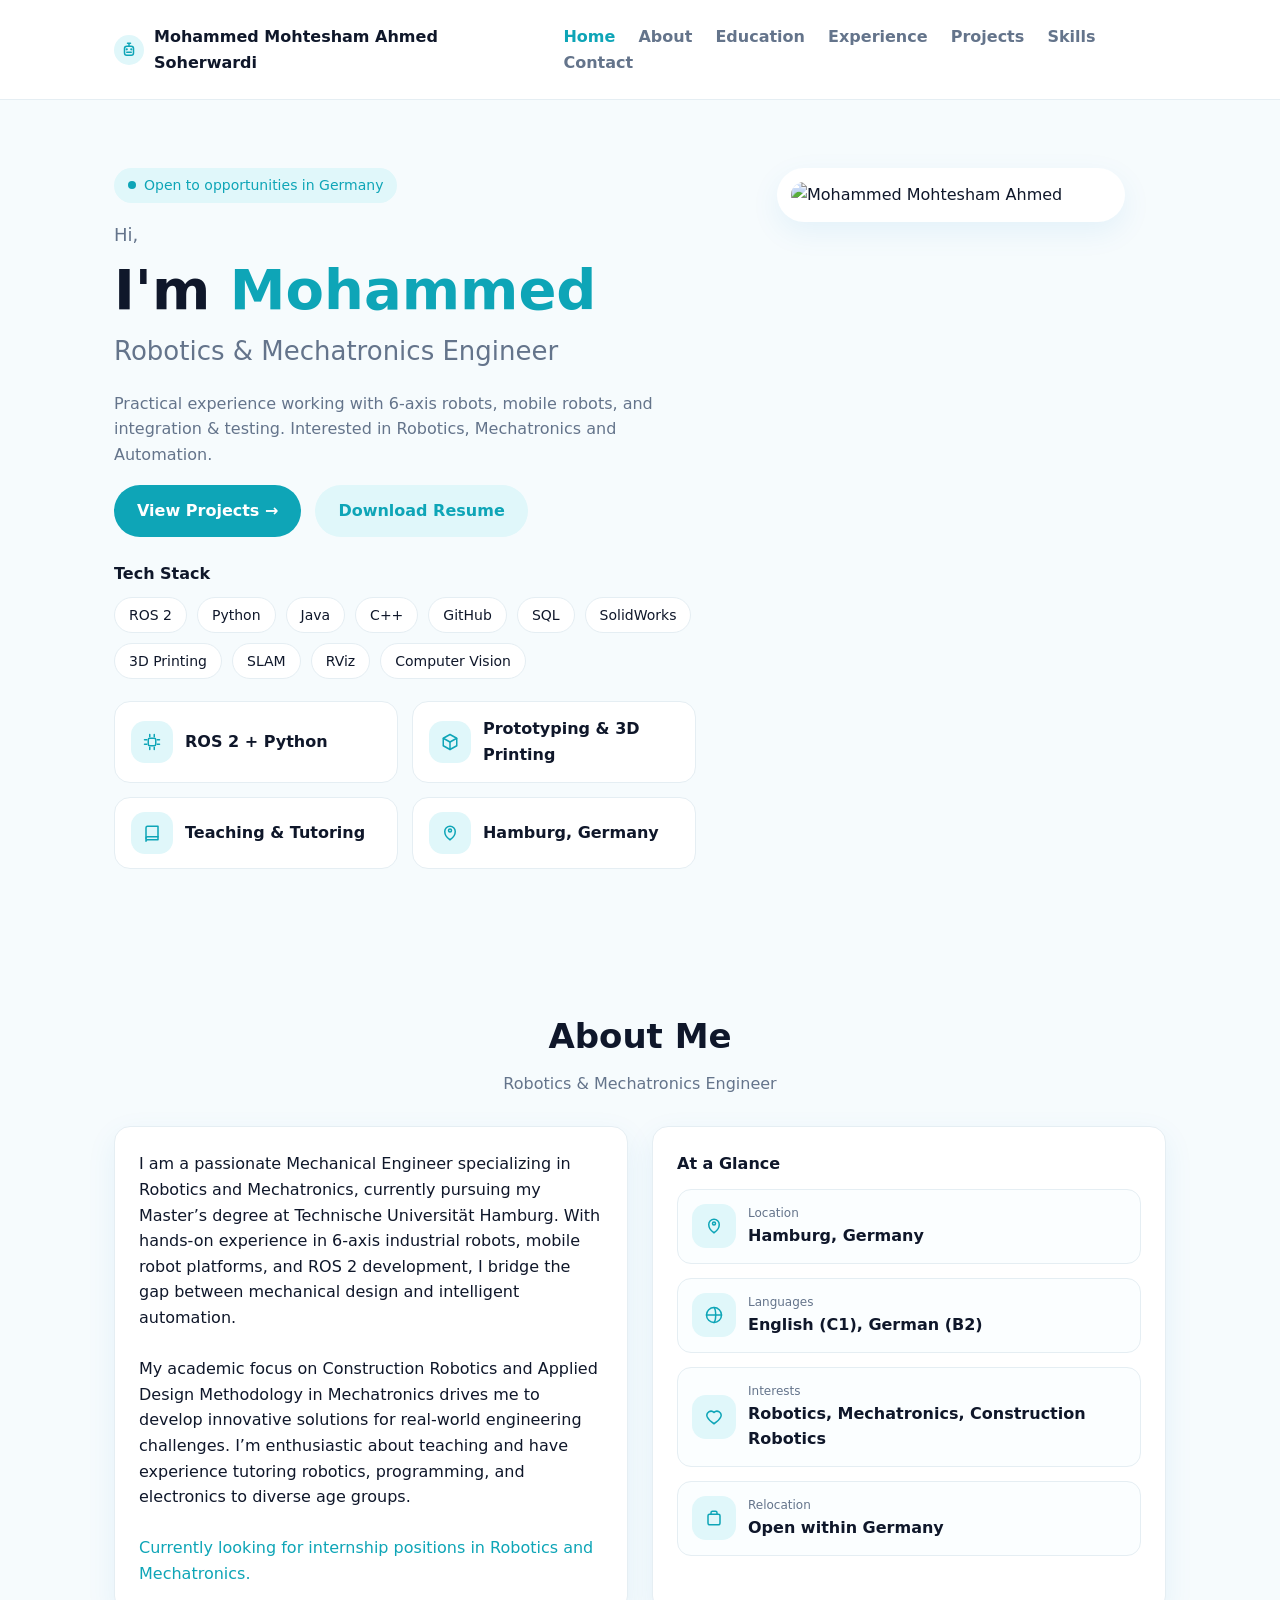
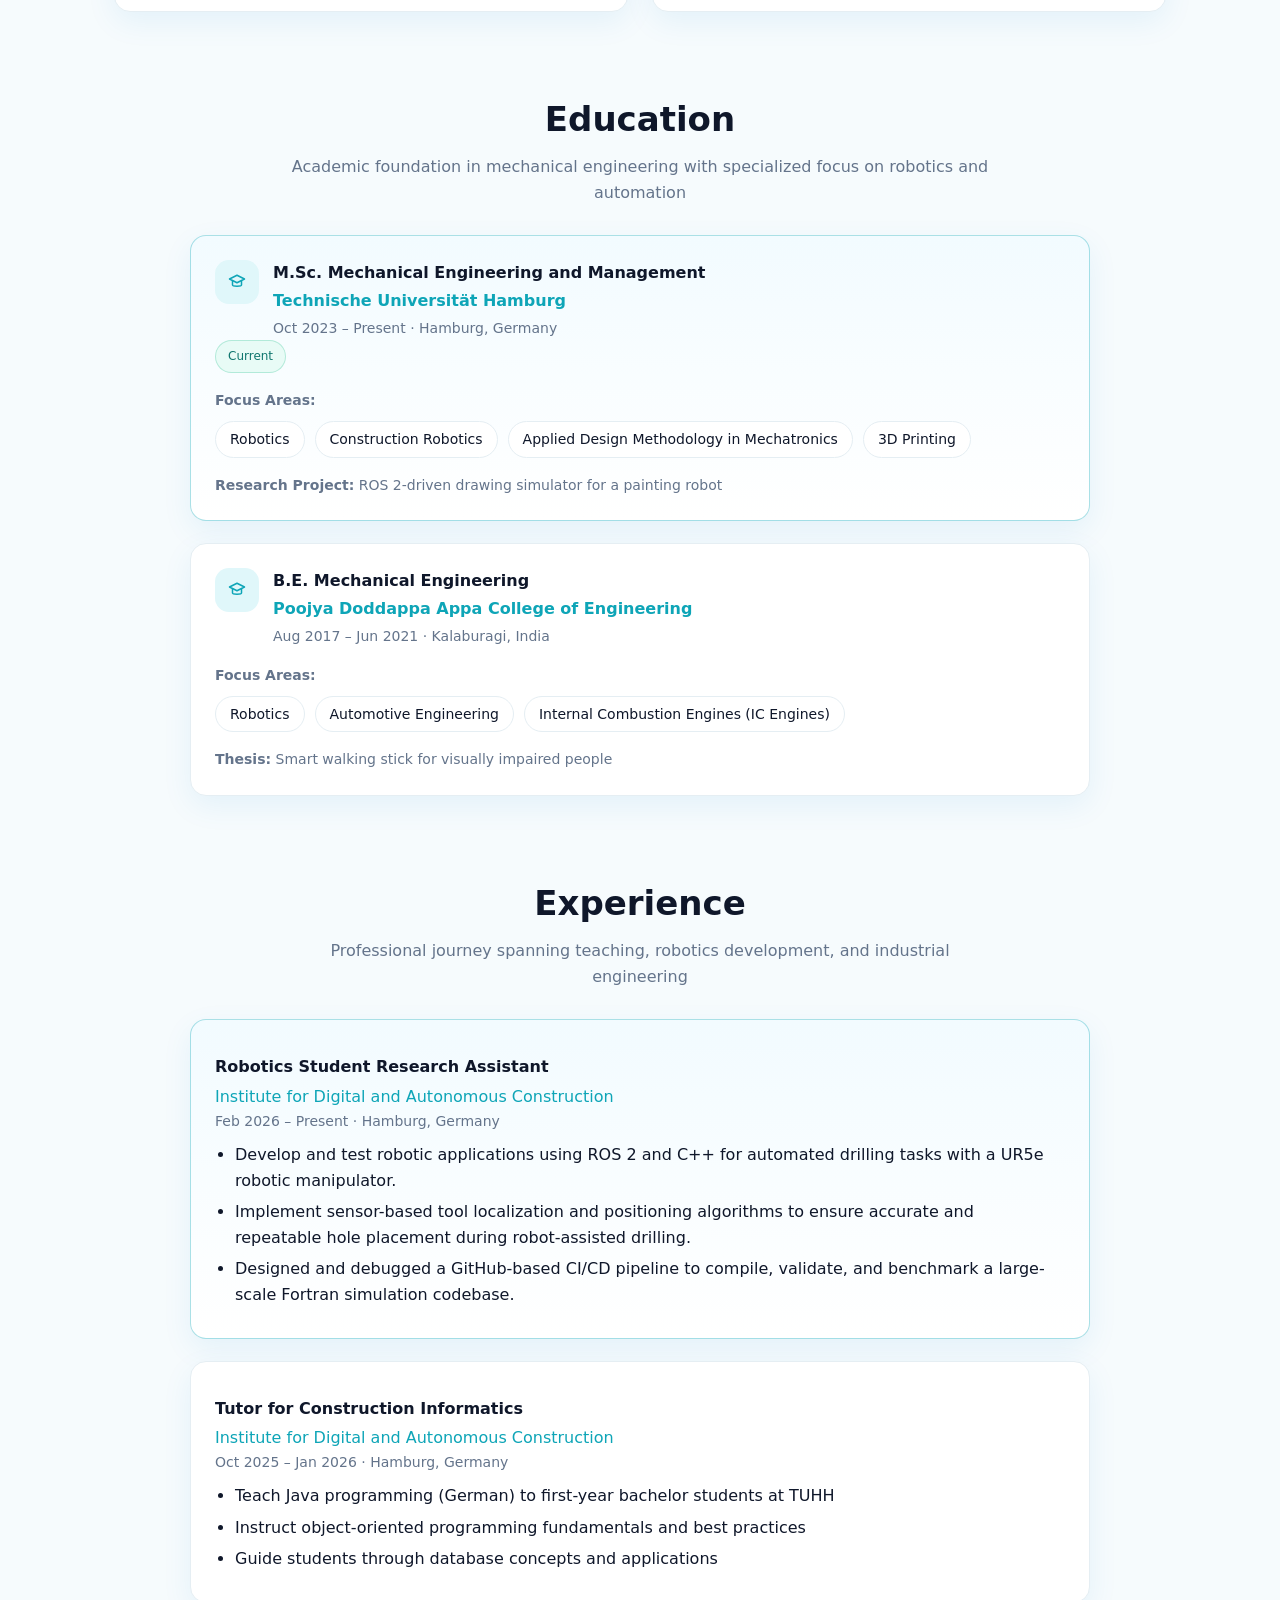
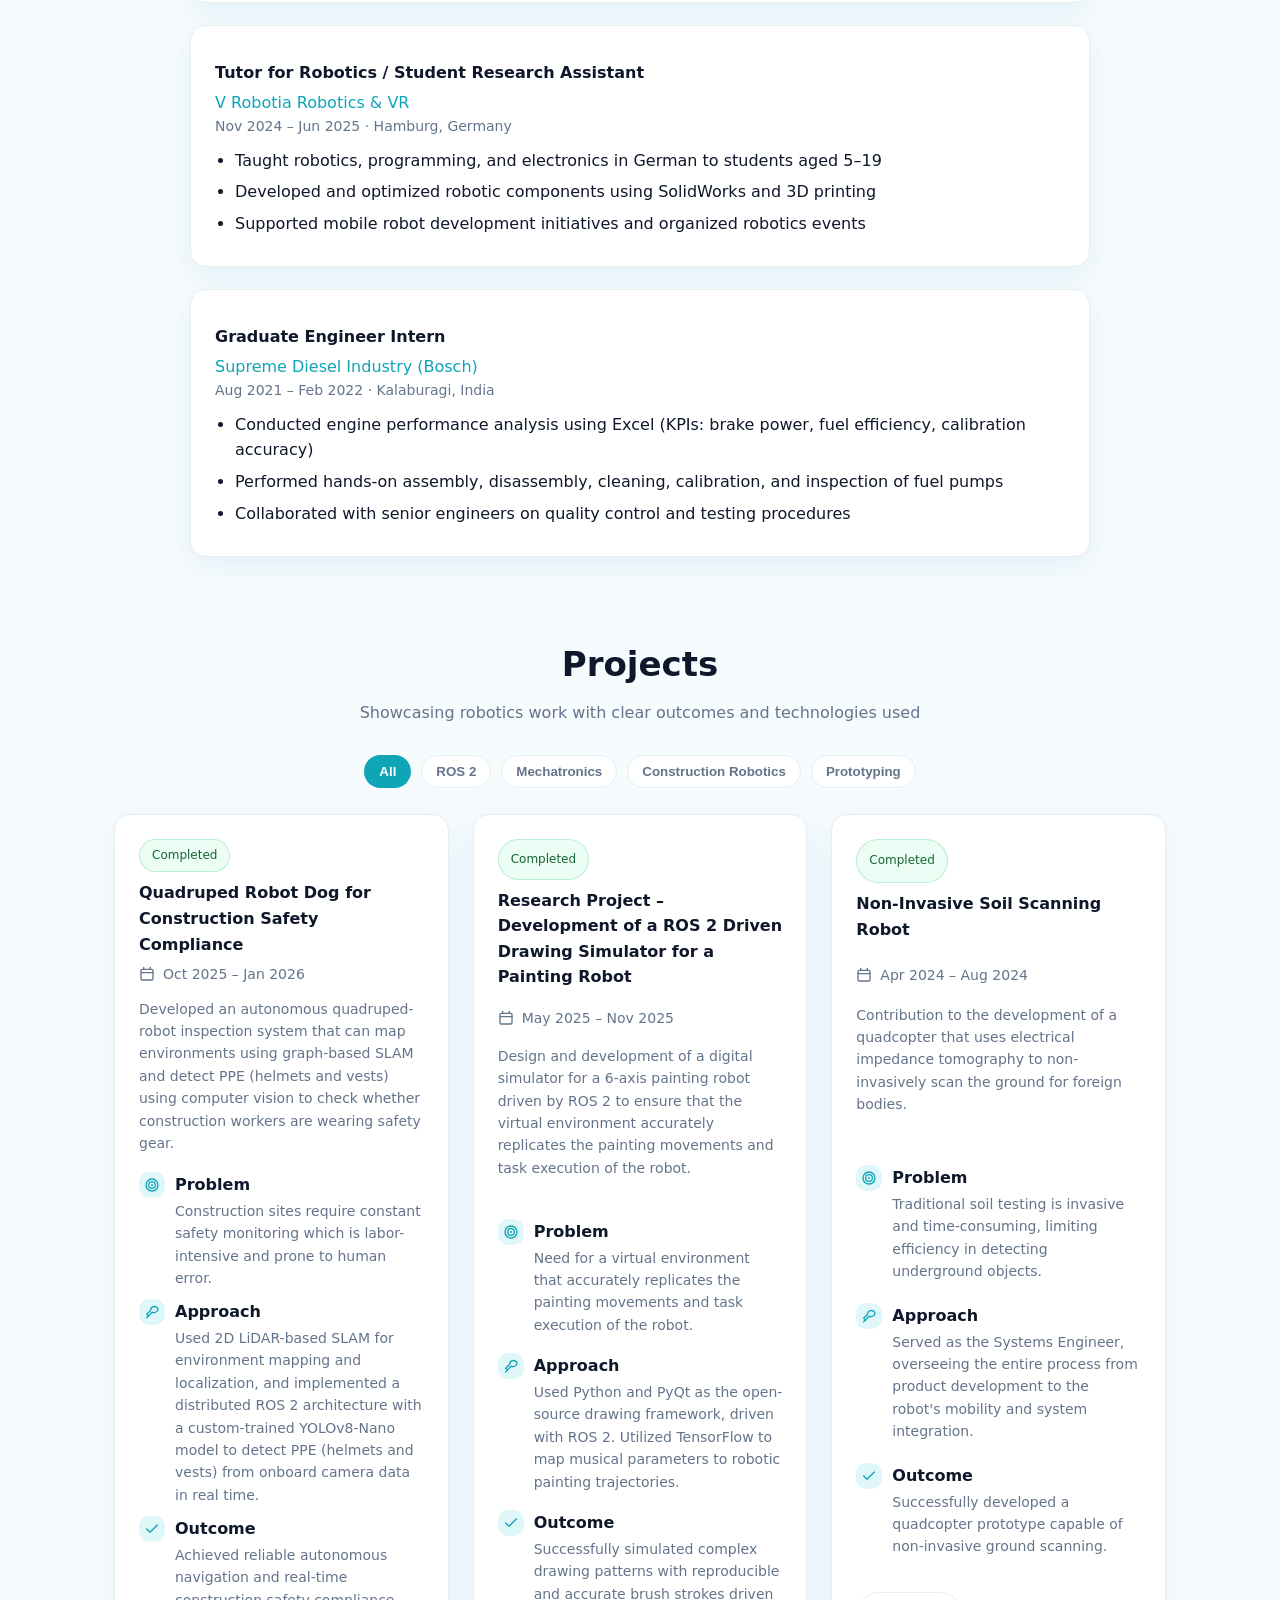
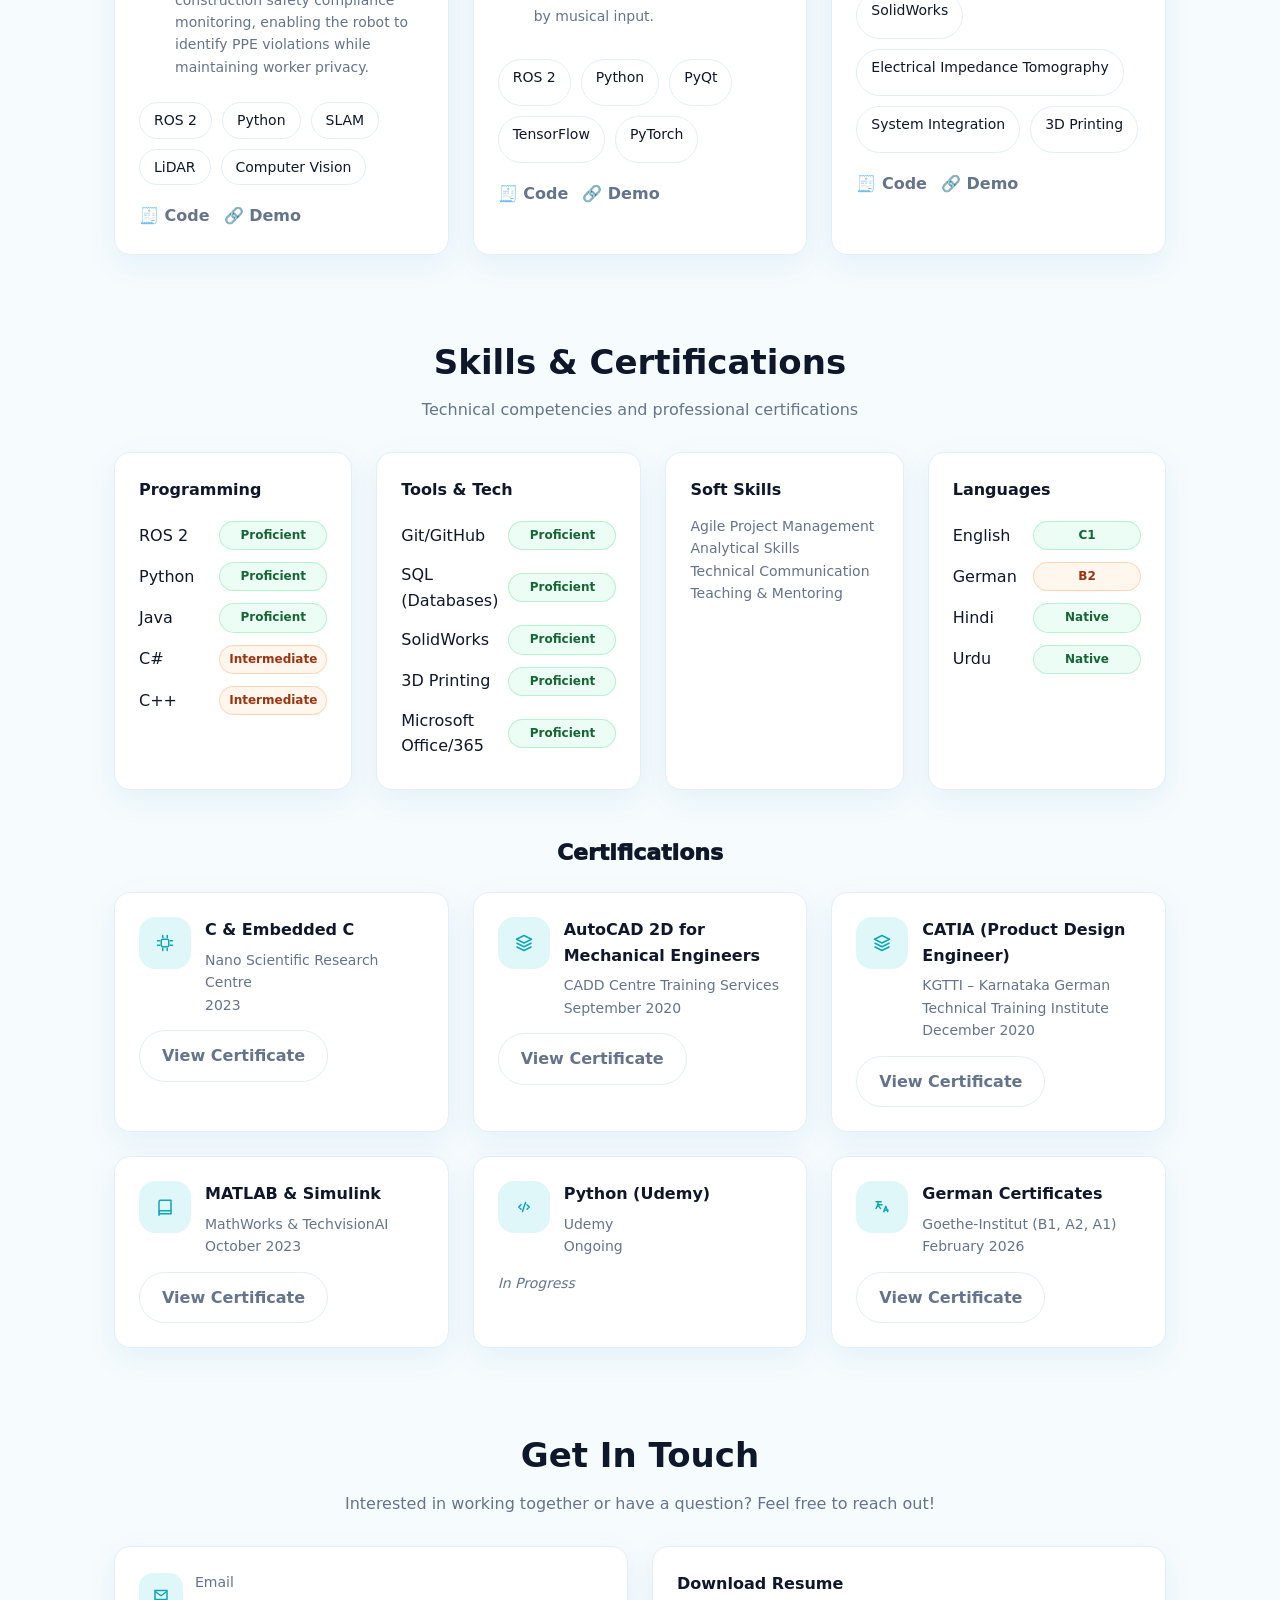
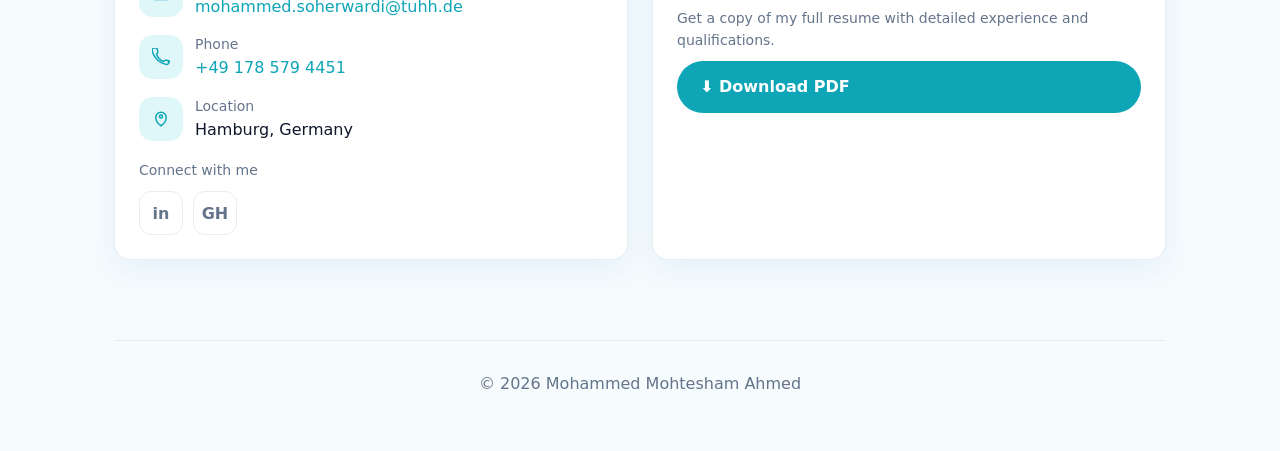
==== index.html @ 5c9a4e4c "Added project demo to gallery page" ====
<!DOCTYPE html>
<html lang="en">
  <head>
    <meta charset="UTF-8" />
    <meta name="viewport" content="width=device-width, initial-scale=1.0" />
    <title>Mohammed Mohtesham Ahmed — Portfolio</title>
    <link rel="stylesheet" href="style.css" />
  </head>

  <body>
    <!-- TOP NAV -->
    <header class="topbar">
      <div class="container nav">
        <div class="brand">
          <span class="brand-badge" aria-hidden="true">
            <!-- simple robot icon -->
            <svg width="18" height="18" viewBox="0 0 24 24" fill="none">
              <path
                d="M10 3h4M12 3v3"
                stroke="currentColor"
                stroke-width="2"
                stroke-linecap="round"
              />
              <rect
                x="6"
                y="7"
                width="12"
                height="12"
                rx="3"
                stroke="currentColor"
                stroke-width="2"
              />
              <path
                d="M9 11h.01M15 11h.01"
                stroke="currentColor"
                stroke-width="3"
                stroke-linecap="round"
              />
              <path
                d="M9 15h6"
                stroke="currentColor"
                stroke-width="2"
                stroke-linecap="round"
              />
            </svg>
          </span>
          <span>Mohammed Mohtesham Ahmed Soherwardi</span>
        </div>

        <nav class="navlinks" aria-label="Primary">
          <a href="#home" class="active">Home</a>
          <a href="#about">About</a>
          <a href="#education">Education</a>
          <a href="#experience">Experience</a>
          <a href="#projects">Projects</a>
          <a href="#skills">Skills</a>
          <a href="#contact">Contact</a>
        </nav>
      </div>
    </header>

    <main class="container">
      <!-- HERO -->
      <section id="home" class="hero">
        <div class="hero-left reveal">
          <div class="pill">
            <span class="dot" aria-hidden="true"></span>
            <span>Open to opportunities in Germany</span>
          </div>

          <div class="kicker">Hi,</div>
          <h1>I'm <span class="accent">Mohammed</span></h1>
          <div class="subtitle">Robotics &amp; Mechatronics Engineer</div>

          <p class="lead">
            Practical experience working with 6-axis robots, mobile robots, and
            integration &amp; testing. Interested in Robotics, Mechatronics and 
            Automation.
          </p>

          <div class="hero-actions">
            <a class="btn btn-primary" href="#projects">View Projects →</a>
            <a
              class="btn btn-soft"
              href="assets/resume.pdf"
              target="_blank"
              rel="noreferrer"
              >Download Resume</a
            >
          </div>

          <div class="stack">
            <div class="stack-title">Tech Stack</div>
            <div class="chips">
              <span class="chip">ROS 2</span>
              <span class="chip">Python</span>
              <span class="chip">Java</span>
              <span class="chip">C++</span>
              <span class="chip">GitHub</span>
              <span class="chip">SQL</span>
              <span class="chip">SolidWorks</span>
              <span class="chip">3D Printing</span>
              <span class="chip">SLAM</span>
              <span class="chip">RViz</span>
              <span class="chip">Computer Vision</span>
            </div>
          </div>

          <!-- Quick cards with icons -->
          <div class="quick-cards">
            <div class="qcard">
              <span class="qicon" aria-hidden="true">
                <!-- chip icon -->
                <svg width="18" height="18" viewBox="0 0 24 24" fill="none">
                  <path
                    d="M9 2v3M15 2v3M9 19v3M15 19v3M2 9h3M2 15h3M19 9h3M19 15h3"
                    stroke="currentColor"
                    stroke-width="2"
                    stroke-linecap="round"
                  />
                  <rect
                    x="7"
                    y="7"
                    width="10"
                    height="10"
                    rx="2"
                    stroke="currentColor"
                    stroke-width="2"
                  />
                </svg>
              </span>
              <span>ROS 2 + Python</span>
            </div>

            <div class="qcard">
              <span class="qicon" aria-hidden="true">
                <!-- cube icon -->
                <svg width="18" height="18" viewBox="0 0 24 24" fill="none">
                  <path
                    d="M12 2 3 7l9 5 9-5-9-5Z"
                    stroke="currentColor"
                    stroke-width="2"
                    stroke-linejoin="round"
                  />
                  <path
                    d="M3 7v10l9 5 9-5V7"
                    stroke="currentColor"
                    stroke-width="2"
                    stroke-linejoin="round"
                  />
                  <path
                    d="M12 12v10"
                    stroke="currentColor"
                    stroke-width="2"
                    stroke-linecap="round"
                  />
                </svg>
              </span>
              <span>Prototyping &amp; 3D Printing</span>
            </div>

            <div class="qcard">
              <span class="qicon" aria-hidden="true">
                <!-- book icon -->
                <svg width="18" height="18" viewBox="0 0 24 24" fill="none">
                  <path
                    d="M4 19a2 2 0 0 1 2-2h14"
                    stroke="currentColor"
                    stroke-width="2"
                    stroke-linecap="round"
                  />
                  <path
                    d="M6 3h14v18H6a2 2 0 0 0-2 2V5a2 2 0 0 1 2-2Z"
                    stroke="currentColor"
                    stroke-width="2"
                    stroke-linejoin="round"
                  />
                </svg>
              </span>
              <span>Teaching &amp; Tutoring</span>
            </div>

            <div class="qcard">
              <span class="qicon" aria-hidden="true">
                <!-- pin icon -->
                <svg width="18" height="18" viewBox="0 0 24 24" fill="none">
                  <path
                    d="M12 21s7-4.5 7-11a7 7 0 1 0-14 0c0 6.5 7 11 7 11Z"
                    stroke="currentColor"
                    stroke-width="2"
                  />
                  <path
                    d="M12 10.5a2 2 0 1 0 0-4 2 2 0 0 0 0 4Z"
                    stroke="currentColor"
                    stroke-width="2"
                  />
                </svg>
              </span>
              <span>Hamburg, Germany</span>
            </div>
          </div>
        </div>

        <div class="hero-right reveal">
          <div class="photo-frame">
            <img
              src="assets/profile.jpg"
              alt="Mohammed Mohtesham Ahmed"
              loading="lazy"
            />
          </div>
        </div>
      </section>

      <!-- ABOUT -->
      <section id="about" class="section">
        <div class="section-head center reveal">
          <h3>About Me</h3>
          <p>Robotics &amp; Mechatronics Engineer</p>
        </div>

        <div class="grid-2">
          <div class="card reveal">
            <p>
              I am a passionate Mechanical Engineer specializing in Robotics and
              Mechatronics, currently pursuing my Master’s degree at Technische
              Universität Hamburg. With hands-on experience in 6-axis industrial
              robots, mobile robot platforms, and ROS 2 development, I bridge
              the gap between mechanical design and intelligent automation.
            </p>
            <br />
            <p>
              My academic focus on Construction Robotics and Applied Design
              Methodology in Mechatronics drives me to develop innovative
              solutions for real-world engineering challenges. I’m enthusiastic
              about teaching and have experience tutoring robotics, programming,
              and electronics to diverse age groups.
            </p>
            <br />
            <p class="accent">
              Currently looking for internship positions in Robotics and
              Mechatronics.
            </p>
          </div>

          <div class="card reveal">
            <h4 class="card-title">At a Glance</h4>

            <div class="glance">
              <div class="glance-item">
                <div class="glance-icon" aria-hidden="true">
                  <!-- pin -->
                  <svg width="18" height="18" viewBox="0 0 24 24" fill="none">
                    <path
                      d="M12 21s7-4.5 7-11a7 7 0 1 0-14 0c0 6.5 7 11 7 11Z"
                      stroke="currentColor"
                      stroke-width="2"
                    />
                    <path
                      d="M12 10.5a2 2 0 1 0 0-4 2 2 0 0 0 0 4Z"
                      stroke="currentColor"
                      stroke-width="2"
                    />
                  </svg>
                </div>
                <div>
                  <div class="glance-label">Location</div>
                  <div class="glance-value">Hamburg, Germany</div>
                </div>
              </div>

              <div class="glance-item">
                <div class="glance-icon" aria-hidden="true">
                  <!-- globe -->
                  <svg width="18" height="18" viewBox="0 0 24 24" fill="none">
                    <path
                      d="M12 22a10 10 0 1 0 0-20 10 10 0 0 0 0 20Z"
                      stroke="currentColor"
                      stroke-width="2"
                    />
                    <path
                      d="M2 12h20"
                      stroke="currentColor"
                      stroke-width="2"
                      stroke-linecap="round"
                    />
                    <path
                      d="M12 2c3 3 3 17 0 20"
                      stroke="currentColor"
                      stroke-width="2"
                      stroke-linecap="round"
                    />
                  </svg>
                </div>
                <div>
                  <div class="glance-label">Languages</div>
                  <div class="glance-value">English (C1), German (B2)</div>
                </div>
              </div>

              <div class="glance-item">
                <div class="glance-icon" aria-hidden="true">
                  <!-- heart -->
                  <svg width="18" height="18" viewBox="0 0 24 24" fill="none">
                    <path
                      d="M12 21s-7-4.5-9-9a5.5 5.5 0 0 1 9-6 5.5 5.5 0 0 1 9 6c-2 4.5-9 9-9 9Z"
                      stroke="currentColor"
                      stroke-width="2"
                      stroke-linejoin="round"
                    />
                  </svg>
                </div>
                <div>
                  <div class="glance-label">Interests</div>
                  <div class="glance-value">
                    Robotics, Mechatronics, Construction Robotics
                  </div>
                </div>
              </div>

              <div class="glance-item">
                <div class="glance-icon" aria-hidden="true">
                  <!-- suitcase -->
                  <svg width="18" height="18" viewBox="0 0 24 24" fill="none">
                    <path
                      d="M8 7V5a2 2 0 0 1 2-2h4a2 2 0 0 1 2 2v2"
                      stroke="currentColor"
                      stroke-width="2"
                      stroke-linecap="round"
                    />
                    <rect
                      x="4"
                      y="7"
                      width="16"
                      height="14"
                      rx="2"
                      stroke="currentColor"
                      stroke-width="2"
                    />
                  </svg>
                </div>
                <div>
                  <div class="glance-label">Relocation</div>
                  <div class="glance-value">Open within Germany</div>
                </div>
              </div>
            </div>
          </div>
        </div>
      </section>

      <!-- EDUCATION -->
      <section id="education" class="section">
        <div class="section-head center reveal">
          <h3>Education</h3>
          <p>
            Academic foundation in mechanical engineering with specialized focus
            on robotics and automation
          </p>
        </div>

        <div class="edu-list">
          <div class="card edu-card highlight reveal">
            <div class="trow">
              <div class="edu-top">
                <div class="edu-badge" aria-hidden="true">
                  <!-- graduation cap -->
                  <svg width="18" height="18" viewBox="0 0 24 24" fill="none">
                    <path
                      d="M12 3 2 8l10 5 10-5-10-5Z"
                      stroke="currentColor"
                      stroke-width="2"
                      stroke-linejoin="round"
                    />
                    <path
                      d="M6 10v6c0 2 12 2 12 0v-6"
                      stroke="currentColor"
                      stroke-width="2"
                      stroke-linejoin="round"
                    />
                  </svg>
                </div>
                <div>
                  <h4>M.Sc. Mechanical Engineering and Management</h4>
                  <div class="edu-sub accent">
                    Technische Universität Hamburg
                  </div>
                  <div class="muted edu-meta">
                    Oct 2023 – Present · Hamburg, Germany
                  </div>
                </div>
              </div>
              <span class="tag tag-current">Current</span>
            </div>

            <div class="edu-block">
              <div class="muted"><b>Focus Areas:</b></div>
              <div class="chips" style="margin-top: 10px">
                <span class="chip">Robotics</span>
                <span class="chip">Construction Robotics</span>
                <span class="chip"
                  >Applied Design Methodology in Mechatronics</span
                >
                <span class="chip">3D Printing</span>
              </div>
            </div>

            <div class="edu-block muted">
              <b>Research Project:</b> ROS 2-driven drawing simulator for a
              painting robot
            </div>
          </div>

          <div class="card edu-card reveal">
            <div class="edu-top">
              <div class="edu-badge" aria-hidden="true">
                <svg width="18" height="18" viewBox="0 0 24 24" fill="none">
                  <path
                    d="M12 3 2 8l10 5 10-5-10-5Z"
                    stroke="currentColor"
                    stroke-width="2"
                    stroke-linejoin="round"
                  />
                  <path
                    d="M6 10v6c0 2 12 2 12 0v-6"
                    stroke="currentColor"
                    stroke-width="2"
                    stroke-linejoin="round"
                  />
                </svg>
              </div>
              <div>
                <h4>B.E. Mechanical Engineering</h4>
                <div class="edu-sub accent">
                  Poojya Doddappa Appa College of Engineering
                </div>
                <div class="muted edu-meta">
                  Aug 2017 – Jun 2021 · Kalaburagi, India
                </div>
              </div>
            </div>

            <div class="edu-block">
              <div class="muted"><b>Focus Areas:</b></div>
              <div class="chips" style="margin-top: 10px">
                <span class="chip">Robotics</span>
                <span class="chip">Automotive Engineering</span>
                <span class="chip">Internal Combustion Engines (IC Engines)</span>
              </div>
            </div>

            <div class="edu-block muted">
              <b>Thesis:</b> Smart walking stick for visually impaired people
            </div>
          </div>
        </div>
      </section>

      <!-- EXPERIENCE -->
      <section id="experience" class="section">
        <div class="section-head center reveal">
          <h3>Experience</h3>
          <p>
            Professional journey spanning teaching, robotics development, and
            industrial engineering
          </p>
        </div>

        <div class="timeline">
          <!-- ✅ NEW EXPERIENCE (MOST RECENT) -->
          <div class="card xp-card highlight reveal">
            <div class="xp-header">
              <h4>Robotics Student Research Assistant</h4>
              <a class="accent" href="#" onclick="return false;">
                Institute for Digital and Autonomous Construction
              </a>
              <div class="muted">Feb 2026 – Present · Hamburg, Germany</div>
            </div>
            
            <ul class="bullets">
              <li>Develop and test robotic applications using ROS 2 and C++ for automated drilling tasks with a UR5e robotic manipulator.</li>
              <li>Implement sensor-based tool localization and positioning algorithms to ensure accurate and repeatable hole placement during robot-assisted drilling.</li>
              <li>Designed and debugged a GitHub-based CI/CD pipeline to compile, validate, and benchmark a large-scale Fortran simulation codebase.</li>
            </ul>
          </div>
          <div class="card xp-card reveal">

            <div class="xp-header">
              <h4>Tutor for Construction Informatics</h4>
              <a class="accent" href="#" onclick="return false;"
                >Institute for Digital and Autonomous Construction</a
              >
              <div class="muted">Oct 2025 – Jan 2026 · Hamburg, Germany</div>

              <ul class="bullets">
                <li>
                  Teach Java programming (German) to first-year bachelor students
                  at TUHH
                </li>
                <li>
                  Instruct object-oriented programming fundamentals and best
                  practices
                </li>
                <li>Guide students through database concepts and applications</li>
              </ul>
            </div>
          </div>

          <div class="card xp-card reveal">
            <div class="xp-header">
              <h4>Tutor for Robotics / Student Research Assistant</h4>
              <a class="accent" href="#" onclick="return false;"
                >V Robotia Robotics &amp; VR</a
              >
              <div class="muted">Nov 2024 – Jun 2025 · Hamburg, Germany</div>

              <ul class="bullets">
                <li>
                  Taught robotics, programming, and electronics in German to
                  students aged 5–19
                </li>
                <li>
                  Developed and optimized robotic components using SolidWorks
                  and 3D printing
                </li>
                <li>
                  Supported mobile robot development initiatives and organized
                  robotics events
                </li>
              </ul>
            </div>
          </div>

          <div class="card xp-card reveal">
            <div class="xp-header">
              <h4>Graduate Engineer Intern</h4>
              <a class="accent" href="#" onclick="return false;"
                >Supreme Diesel Industry (Bosch)</a
              >
              <div class="muted">Aug 2021 – Feb 2022 · Kalaburagi, India</div>

              <ul class="bullets">
                <li>
                  Conducted engine performance analysis using Excel (KPIs: brake
                  power, fuel efficiency, calibration accuracy)
                </li>
                <li>
                  Performed hands-on assembly, disassembly, cleaning,
                  calibration, and inspection of fuel pumps
                </li>
                <li>
                  Collaborated with senior engineers on quality control and
                  testing procedures
                </li>
              </ul>
            </div>
          </div>
        </div>
      </section>

      <!-- PROJECTS (UPDATED) -->
      <section id="projects" class="section">
        <div class="section-head center reveal">
          <h3>Projects</h3>
          <p>Showcasing robotics work with clear outcomes and technologies used</p>
        </div>

        <div class="filters reveal">
          <button class="fbtn active" data-filter="all">All</button>
          <button class="fbtn" data-filter="ros2">ROS 2</button>
          <button class="fbtn" data-filter="mechatronics">Mechatronics</button>
          <button class="fbtn" data-filter="construction">Construction Robotics</button>
          <button class="fbtn" data-filter="prototyping">Prototyping</button>
        </div>

        <div class="grid-3">
          <!-- Project 1 -->
          <article class="card pcard reveal" data-tags="construction ros2">
            <div class="pcard-head">
              <span class="tag tag-done">Completed</span>
              <h4 class="pcard-title">
                Quadruped Robot Dog for Construction Safety Compliance
              </h4>

              <div class="pdate muted">
                <span class="pdate-ico" aria-hidden="true">
                  <!-- calendar -->
                  <svg width="16" height="16" viewBox="0 0 24 24" fill="none">
                    <path
                      d="M7 2v3M17 2v3"
                      stroke="currentColor"
                      stroke-width="2"
                      stroke-linecap="round"
                    />
                    <rect
                      x="3"
                      y="5"
                      width="18"
                      height="16"
                      rx="2"
                      stroke="currentColor"
                      stroke-width="2"
                    />
                    <path
                      d="M3 10h18"
                      stroke="currentColor"
                      stroke-width="2"
                      stroke-linecap="round"
                    />
                  </svg>
                </span>
                <span>Oct 2025 – Jan 2026</span>
              </div>
            </div>

            <p class="muted">
              Developed an autonomous quadruped-robot inspection system that can map 
              environments using graph-based SLAM and detect PPE (helmets and vests) using
              computer vision to check whether construction workers are wearing safety gear.
            </p>

            <div class="pblock">
              <div class="pmini">
                <span class="pmini-ico" aria-hidden="true">
                  <!-- target -->
                  <svg width="16" height="16" viewBox="0 0 24 24" fill="none">
                    <circle cx="12" cy="12" r="9" stroke="currentColor" stroke-width="2" />
                    <circle cx="12" cy="12" r="5" stroke="currentColor" stroke-width="2" />
                    <circle cx="12" cy="12" r="1.5" fill="currentColor" />
                  </svg>
                </span>
                <div>
                  <div class="pmini-title">Problem</div>
                  <p class="muted">
                    Construction sites require constant safety monitoring which is
                    labor-intensive and prone to human error.
                  </p>
                </div>
              </div>

              <div class="pmini">
                <span class="pmini-ico" aria-hidden="true">
                  <!-- wrench -->
                  <svg width="16" height="16" viewBox="0 0 24 24" fill="none">
                    <path
                      d="M21 7a6 6 0 0 1-8.7 5.3L6.6 18l-2.6-2.6 5.7-5.7A6 6 0 0 1 21 7Z"
                      stroke="currentColor"
                      stroke-width="2"
                      stroke-linejoin="round"
                    />
                    <path
                      d="M6.6 18 4 20.6"
                      stroke="currentColor"
                      stroke-width="2"
                      stroke-linecap="round"
                    />
                  </svg>
                </span>
                <div>
                  <div class="pmini-title">Approach</div>
                  <p class="muted">
                    Used 2D LiDAR-based SLAM for environment mapping and localization, and implemented
                    a distributed ROS 2 architecture with a custom-trained YOLOv8-Nano model to detect PPE
                    (helmets and vests) from onboard camera data in real time.
                  </p>
                </div>
              </div>

              <div class="pmini">
                <span class="pmini-ico" aria-hidden="true">
                  <!-- check -->
                  <svg width="16" height="16" viewBox="0 0 24 24" fill="none">
                    <path
                      d="M20 6 9 17l-5-5"
                      stroke="currentColor"
                      stroke-width="2"
                      stroke-linecap="round"
                      stroke-linejoin="round"
                    />
                  </svg>
                </span>
                <div>
                  <div class="pmini-title">Outcome</div>
                  <p class="muted">
                    Achieved reliable autonomous navigation and real-time construction safety compliance monitoring, 
                    enabling the robot to identify PPE violations while maintaining worker privacy.
                  </p>
                </div>
              </div>
            </div>

            <div class="chips" style="margin-top: 12px">
              <span class="chip">ROS 2</span>
              <span class="chip">Python</span>
              <span class="chip">SLAM</span>
              <span class="chip">LiDAR</span>
              <span class="chip">Computer Vision</span>
            </div>

            <div class="plink">
              <a href="#" onclick="return false;">🧾 Code</a>
              <a href="#" onclick="return false;">🔗 Demo</a>
            </div>
          </article>

          <!-- Project 2 -->
          <article class="card pcard reveal" data-tags="ros2 prototyping">
            <div class="pcard-head">
              <span class="tag tag-done">Completed</span>

              <h4 class="pcard-title">
                Research Project – Development of a ROS 2 Driven Drawing Simulator
                for a Painting Robot
              </h4>

              <div class="pdate muted">
                <span class="pdate-ico" aria-hidden="true">
                  <!-- calendar -->
                  <svg width="16" height="16" viewBox="0 0 24 24" fill="none">
                    <path
                      d="M7 2v3M17 2v3"
                      stroke="currentColor"
                      stroke-width="2"
                      stroke-linecap="round"
                    />
                    <rect
                      x="3"
                      y="5"
                      width="18"
                      height="16"
                      rx="2"
                      stroke="currentColor"
                      stroke-width="2"
                    />
                    <path
                      d="M3 10h18"
                      stroke="currentColor"
                      stroke-width="2"
                      stroke-linecap="round"
                    />
                  </svg>
                </span>
                <span>May 2025 – Nov 2025</span>
              </div>
            </div>

            <p class="muted">
              Design and development of a digital simulator for a 6-axis painting robot driven by ROS 2
              to ensure that the virtual environment accurately replicates the painting movements and
              task execution of the robot.
            </p>

            <div class="pblock">
              <div class="pmini">
                <span class="pmini-ico" aria-hidden="true">
                  <!-- target -->
                  <svg width="16" height="16" viewBox="0 0 24 24" fill="none">
                    <circle cx="12" cy="12" r="9" stroke="currentColor" stroke-width="2" />
                    <circle cx="12" cy="12" r="5" stroke="currentColor" stroke-width="2" />
                    <circle cx="12" cy="12" r="1.5" fill="currentColor" />
                  </svg>
                </span>
                <div>
                  <div class="pmini-title">Problem</div>
                  <p class="muted">
                    Need for a virtual environment that accurately replicates the painting movements and task execution of the robot.
                  </p>
                </div>
              </div>

              <div class="pmini">
                <span class="pmini-ico" aria-hidden="true">
                  <!-- wrench -->
                  <svg width="16" height="16" viewBox="0 0 24 24" fill="none">
                    <path
                      d="M21 7a6 6 0 0 1-8.7 5.3L6.6 18l-2.6-2.6 5.7-5.7A6 6 0 0 1 21 7Z"
                      stroke="currentColor"
                      stroke-width="2"
                      stroke-linejoin="round"
                    />
                    <path
                      d="M6.6 18 4 20.6"
                      stroke="currentColor"
                      stroke-width="2"
                      stroke-linecap="round"
                    />
                  </svg>
                </span>
                <div>
                  <div class="pmini-title">Approach</div>
                  <p class="muted">
                    Used Python and PyQt as the open-source drawing framework, driven with ROS 2.
                    Utilized TensorFlow to map musical parameters to robotic painting trajectories.
                  </p>
                </div>
              </div>

              <div class="pmini">
                <span class="pmini-ico" aria-hidden="true">
                  <!-- check -->
                  <svg width="16" height="16" viewBox="0 0 24 24" fill="none">
                    <path
                      d="M20 6 9 17l-5-5"
                      stroke="currentColor"
                      stroke-width="2"
                      stroke-linecap="round"
                      stroke-linejoin="round"
                    />
                  </svg>
                </span>
                <div>
                  <div class="pmini-title">Outcome</div>
                  <p class="muted">
                    Successfully simulated complex drawing patterns with reproducible and accurate brush strokes driven by musical input.
                  </p>
                </div>
              </div>
            </div>

            <div class="chips" style="margin-top: 12px">
              <span class="chip">ROS 2</span>
              <span class="chip">Python</span>
              <span class="chip">PyQt</span>
              <span class="chip">TensorFlow</span>
              <span class="chip">PyTorch</span>
            </div>

            <div class="plink">
              <a href="#" onclick="return false;">🧾 Code</a>
              <a href="#" onclick="return false;">🔗 Demo</a>
            </div>
          </article>

          <!-- Project 3 -->
          <article class="card pcard reveal" data-tags="mechatronics prototyping">
            <div class="pcard-head">
              <span class="tag tag-done">Completed</span>
              <h4 class="pcard-title">Non-Invasive Soil Scanning Robot</h4>

              <div class="pdate muted">
                <span class="pdate-ico" aria-hidden="true">
                  <!-- calendar -->
                  <svg width="16" height="16" viewBox="0 0 24 24" fill="none">
                    <path
                      d="M7 2v3M17 2v3"
                      stroke="currentColor"
                      stroke-width="2"
                      stroke-linecap="round"
                    />
                    <rect
                      x="3"
                      y="5"
                      width="18"
                      height="16"
                      rx="2"
                      stroke="currentColor"
                      stroke-width="2"
                    />
                    <path
                      d="M3 10h18"
                      stroke="currentColor"
                      stroke-width="2"
                      stroke-linecap="round"
                    />
                  </svg>
                </span>
                <span>Apr 2024 – Aug 2024</span>
              </div>
            </div>

            <p class="muted">
              Contribution to the development of a quadcopter that uses electrical impedance tomography
              to non-invasively scan the ground for foreign bodies.
            </p>

            <div class="pblock">
              <div class="pmini">
                <span class="pmini-ico" aria-hidden="true">
                  <!-- target -->
                  <svg width="16" height="16" viewBox="0 0 24 24" fill="none">
                    <circle cx="12" cy="12" r="9" stroke="currentColor" stroke-width="2" />
                    <circle cx="12" cy="12" r="5" stroke="currentColor" stroke-width="2" />
                    <circle cx="12" cy="12" r="1.5" fill="currentColor" />
                  </svg>
                </span>
                <div>
                  <div class="pmini-title">Problem</div>
                  <p class="muted">
                    Traditional soil testing is invasive and time-consuming, limiting efficiency in detecting underground objects.
                  </p>
                </div>
              </div>

              <div class="pmini">
                <span class="pmini-ico" aria-hidden="true">
                  <!-- wrench -->
                  <svg width="16" height="16" viewBox="0 0 24 24" fill="none">
                    <path
                      d="M21 7a6 6 0 0 1-8.7 5.3L6.6 18l-2.6-2.6 5.7-5.7A6 6 0 0 1 21 7Z"
                      stroke="currentColor"
                      stroke-width="2"
                      stroke-linejoin="round"
                    />
                    <path
                      d="M6.6 18 4 20.6"
                      stroke="currentColor"
                      stroke-width="2"
                      stroke-linecap="round"
                    />
                  </svg>
                </span>
                <div>
                  <div class="pmini-title">Approach</div>
                  <p class="muted">
                    Served as the Systems Engineer, overseeing the entire process from product development
                    to the robot's mobility and system integration.
                  </p>
                </div>
              </div>

              <div class="pmini">
                <span class="pmini-ico" aria-hidden="true">
                  <!-- check -->
                  <svg width="16" height="16" viewBox="0 0 24 24" fill="none">
                    <path
                      d="M20 6 9 17l-5-5"
                      stroke="currentColor"
                      stroke-width="2"
                      stroke-linecap="round"
                      stroke-linejoin="round"
                    />
                  </svg>
                </span>
                <div>
                  <div class="pmini-title">Outcome</div>
                  <p class="muted">
                    Successfully developed a quadcopter prototype capable of non-invasive ground scanning.
                  </p>
                </div>
              </div>
            </div>

            <div class="chips" style="margin-top: 12px">
              <span class="chip">SolidWorks</span>
              <span class="chip">Electrical Impedance Tomography</span>
              <span class="chip">System Integration</span>
              <span class="chip">3D Printing</span>
            </div>

            <div class="plink">
              <a href="#" onclick="return false;">🧾 Code</a>
              <a href="soil-scanner-demo.html" target="_blank">🔗 Demo</a>
            </div>
          </article>
        </div>
      </section>

      <!-- SKILLS -->
      <section id="skills" class="section">
        <div class="section-head center reveal">
          <h3>Skills &amp; Certifications</h3>
          <p>Technical competencies and professional certifications</p>
        </div>

        <div class="grid-4">
          <div class="card reveal">
            <div class="box-title">Programming</div>

            <div class="skill-row">
              <span>ROS 2</span><span class="level ok">Proficient</span>
            </div>
            <div class="skill-row">
              <span>Python</span><span class="level ok">Proficient</span>
            </div>
            <div class="skill-row">
              <span>Java</span><span class="level ok">Proficient</span>
            </div>
            <div class="skill-row">
              <span>C#</span><span class="level mid">Intermediate</span>
            </div>
            <div class="skill-row">
              <span>C++</span><span class="level mid">Intermediate</span>
            </div>
          </div>

          <div class="card reveal">
            <div class="box-title">Tools &amp; Tech</div>

            <div class="skill-row">
              <span>Git/GitHub</span><span class="level ok">Proficient</span>
            </div>
            <div class="skill-row">
              <span>SQL (Databases)</span><span class="level ok">Proficient</span>
            </div>
            <div class="skill-row">
              <span>SolidWorks</span><span class="level ok">Proficient</span>
            </div>
            <div class="skill-row">
              <span>3D Printing</span><span class="level ok">Proficient</span>
            </div>
            <div class="skill-row">
              <span>Microsoft Office/365</span
              ><span class="level ok">Proficient</span>
            </div>
          </div>

          <div class="card reveal">
            <div class="box-title">Soft Skills</div>
            <div class="muted">Agile Project Management</div>
            <div class="muted">Analytical Skills</div>
            <div class="muted">Technical Communication</div>
            <div class="muted">Teaching &amp; Mentoring</div>
          </div>

          <div class="card reveal">
            <div class="box-title">Languages</div>

            <div class="skill-row">
              <span>English</span><span class="level ok">C1</span>
            </div>
            <div class="skill-row">
              <span>German</span><span class="level mid">B2</span>
            </div>
            <div class="skill-row">
              <span>Hindi</span><span class="level ok">Native</span>
            </div>
            <div class="skill-row">
              <span>Urdu</span><span class="level ok">Native</span>
            </div>
          </div>
        </div>

        <div class="section-subhead center reveal">Certifications</div>

        <!-- UPDATED: now 6 cards -->
        <div class="grid-3">
          <!-- 1) C & Embedded C (updated year + PDF link) -->
          <div class="card reveal">
            <div class="cert-head">
              <div class="cert-ic" aria-hidden="true">
                <!-- chip -->
                <svg width="18" height="18" viewBox="0 0 24 24" fill="none">
                  <path
                    d="M9 2v3M15 2v3M9 19v3M15 19v3M2 9h3M2 15h3M19 9h3M19 15h3"
                    stroke="currentColor"
                    stroke-width="2"
                    stroke-linecap="round"
                  />
                  <rect
                    x="7"
                    y="7"
                    width="10"
                    height="10"
                    rx="2"
                    stroke="currentColor"
                    stroke-width="2"
                  />
                </svg>
              </div>
              <div>
                <div class="cert-title">C &amp; Embedded C</div>
                <div class="muted">Nano Scientific Research Centre</div>
                <div class="muted">2023</div>
              </div>
            </div>
            <a
              class="btn btn-outline cert-btn"
              href="assets/certificates/c-embedded-c-2023.pdf"
              target="_blank"
              rel="noreferrer"
              >View Certificate</a
            >
          </div>

          <!-- 2) AutoCAD (PDF link) -->
          <div class="card reveal">
            <div class="cert-head">
              <div class="cert-ic" aria-hidden="true">
                <!-- layers -->
                <svg width="18" height="18" viewBox="0 0 24 24" fill="none">
                  <path
                    d="M12 2 2 7l10 5 10-5-10-5Z"
                    stroke="currentColor"
                    stroke-width="2"
                    stroke-linejoin="round"
                  />
                  <path
                    d="M2 12l10 5 10-5"
                    stroke="currentColor"
                    stroke-width="2"
                    stroke-linejoin="round"
                  />
                  <path
                    d="M2 17l10 5 10-5"
                    stroke="currentColor"
                    stroke-width="2"
                    stroke-linejoin="round"
                  />
                </svg>
              </div>
              <div>
                <div class="cert-title">AutoCAD 2D for Mechanical Engineers</div>
                <div class="muted">CADD Centre Training Services</div>
                <div class="muted">September 2020</div>
              </div>
            </div>
            <a
              class="btn btn-outline cert-btn"
              href="assets/certificates/auto-cad-2020.pdf"
              target="_blank"
              rel="noreferrer"
              >View Certificate</a
            >
          </div>

          <!-- 3) CATIA (PDF link) -->
          <div class="card reveal">
            <div class="cert-head">
              <div class="cert-ic" aria-hidden="true">
                <!-- layers -->
                <svg width="18" height="18" viewBox="0 0 24 24" fill="none">
                  <path
                    d="M12 2 2 7l10 5 10-5-10-5Z"
                    stroke="currentColor"
                    stroke-width="2"
                    stroke-linejoin="round"
                  />
                  <path
                    d="M2 12l10 5 10-5"
                    stroke="currentColor"
                    stroke-width="2"
                    stroke-linejoin="round"
                  />
                  <path
                    d="M2 17l10 5 10-5"
                    stroke="currentColor"
                    stroke-width="2"
                    stroke-linejoin="round"
                  />
                </svg>
              </div>
              <div>
                <div class="cert-title">CATIA (Product Design Engineer)</div>
                <div class="muted">
                  KGTTI – Karnataka German Technical Training Institute
                </div>
                <div class="muted">December 2020</div>
              </div>
            </div>
            <a
              class="btn btn-outline cert-btn"
              href="assets/certificates/catia-2020.pdf"
              target="_blank"
              rel="noreferrer"
              >View Certificate</a
            >
          </div>

          <!-- 4) MATLAB & Simulink (NEW + PDF link) -->
          <div class="card reveal">
            <div class="cert-head">
              <div class="cert-ic" aria-hidden="true">
                <!-- book -->
                <svg width="18" height="18" viewBox="0 0 24 24" fill="none">
                  <path
                    d="M4 19a2 2 0 0 1 2-2h14"
                    stroke="currentColor"
                    stroke-width="2"
                    stroke-linecap="round"
                  />
                  <path
                    d="M6 3h14v18H6a2 2 0 0 0-2 2V5a2 2 0 0 1 2-2Z"
                    stroke="currentColor"
                    stroke-width="2"
                    stroke-linejoin="round"
                  />
                </svg>
              </div>
              <div>
                <div class="cert-title">MATLAB &amp; Simulink</div>
                <div class="muted">MathWorks &amp; TechvisionAI</div>
                <div class="muted">October 2023</div>
              </div>
            </div>
            <a
              class="btn btn-outline cert-btn"
              href="assets/certificates/matlab-simulink-2023.pdf"
              target="_blank"
              rel="noreferrer"
              >View Certificate</a
            >
          </div>

          <!-- 5) Python (Udemy) (NEW - no PDF, show In Progress) -->
          <div class="card reveal">
            <div class="cert-head">
              <div class="cert-ic" aria-hidden="true">
                <!-- code -->
                <svg width="18" height="18" viewBox="0 0 24 24" fill="none">
                  <path
                    d="M8 9 5 12l3 3"
                    stroke="currentColor"
                    stroke-width="2"
                    stroke-linecap="round"
                    stroke-linejoin="round"
                  />
                  <path
                    d="M16 9l3 3-3 3"
                    stroke="currentColor"
                    stroke-width="2"
                    stroke-linecap="round"
                    stroke-linejoin="round"
                  />
                  <path
                    d="M14 6 10 18"
                    stroke="currentColor"
                    stroke-width="2"
                    stroke-linecap="round"
                  />
                </svg>
              </div>
              <div>
                <div class="cert-title">Python (Udemy)</div>
                <div class="muted">Udemy</div>
                <div class="muted">Ongoing</div>
              </div>
            </div>

            <div class="muted" style="margin-top: 14px; font-style: italic">
              In Progress
            </div>
          </div>

          <!-- 6) German Certificates (NEW + PDF link) -->
          <div class="card reveal">
            <div class="cert-head">
              <div class="cert-ic" aria-hidden="true">
                <!-- translate -->
                <svg width="18" height="18" viewBox="0 0 24 24" fill="none">
                  <path
                    d="M4 5h7"
                    stroke="currentColor"
                    stroke-width="2"
                    stroke-linecap="round"
                  />
                  <path
                    d="M7 5c0 6-3 9-3 9"
                    stroke="currentColor"
                    stroke-width="2"
                    stroke-linecap="round"
                  />
                  <path
                    d="M6 9h6"
                    stroke="currentColor"
                    stroke-width="2"
                    stroke-linecap="round"
                  />
                  <path
                    d="M10 14s-2-2-3-5"
                    stroke="currentColor"
                    stroke-width="2"
                    stroke-linecap="round"
                  />
                  <path
                    d="M14 19l3-8 3 8"
                    stroke="currentColor"
                    stroke-width="2"
                    stroke-linejoin="round"
                  />
                  <path
                    d="M16 16h4"
                    stroke="currentColor"
                    stroke-width="2"
                    stroke-linecap="round"
                  />
                </svg>
              </div>
              <div>
                <div class="cert-title">German Certificates</div>
                <div class="muted">Goethe-Institut (B1, A2, A1)</div>
                <div class="muted">February 2026</div>
              </div>
            </div>
            <a
              class="btn btn-outline cert-btn"
              href="assets/certificates/german-certificates.pdf"
              target="_blank"
              rel="noreferrer"
              >View Certificate</a
            >
          </div>
        </div>
      </section>

      <!-- CONTACT -->
      <section id="contact" class="section">
        <div class="section-head center reveal">
          <h3>Get In Touch</h3>
          <p>
            Interested in working together or have a question? Feel free to reach
            out!
          </p>
        </div>

        <div class="grid-2">
          <div class="card reveal">
            <div class="contact-list">
              <div class="citem">
                <div class="cicon" aria-hidden="true">
                  <!-- mail -->
                  <svg width="18" height="18" viewBox="0 0 24 24" fill="none">
                    <path
                      d="M4 6h16v12H4V6Z"
                      stroke="currentColor"
                      stroke-width="2"
                    />
                    <path
                      d="m4 7 8 6 8-6"
                      stroke="currentColor"
                      stroke-width="2"
                      stroke-linejoin="round"
                    />
                  </svg>
                </div>
                <div>
                  <div class="muted">Email</div>
                  <div>
                    <a href="mailto:mohammed.soherwardi@tuhh.de"
                      >mohammed.soherwardi@tuhh.de</a
                    >
                  </div>
                </div>
              </div>

              <div class="citem">
                <div class="cicon" aria-hidden="true">
                  <!-- phone -->
                  <svg width="18" height="18" viewBox="0 0 24 24" fill="none">
                    <path
                      d="M22 16.9v3a2 2 0 0 1-2.2 2 19.8 19.8 0 0 1-8.6-3.1A19.5 19.5 0 0 1 3.2 10.8 19.8 19.8 0 0 1 .1 2.2 2 2 0 0 1 2.1 0h3a2 2 0 0 1 2 1.7c.1 1 .3 2 .6 3a2 2 0 0 1-.5 2.1L6 8.4a16 16 0 0 0 9.6 9.6l1.6-1.2a2 2 0 0 1 2.1-.5c1 .3 2 .5 3 .6a2 2 0 0 1 1.7 2Z"
                      stroke="currentColor"
                      stroke-width="2"
                      stroke-linecap="round"
                      stroke-linejoin="round"
                    />
                  </svg>
                </div>
                <div>
                  <div class="muted">Phone</div>
                  <div><a href="tel:+491785794451">+49 178 579 4451</a></div>
                </div>
              </div>

              <div class="citem">
                <div class="cicon" aria-hidden="true">
                  <!-- pin -->
                  <svg width="18" height="18" viewBox="0 0 24 24" fill="none">
                    <path
                      d="M12 21s7-4.5 7-11a7 7 0 1 0-14 0c0 6.5 7 11 7 11Z"
                      stroke="currentColor"
                      stroke-width="2"
                    />
                    <path
                      d="M12 10.5a2 2 0 1 0 0-4 2 2 0 0 0 0 4Z"
                      stroke="currentColor"
                      stroke-width="2"
                    />
                  </svg>
                </div>
                <div>
                  <div class="muted">Location</div>
                  <div>Hamburg, Germany</div>
                </div>
              </div>
            </div>

            <div style="margin-top: 16px">
              <div class="muted">Connect with me</div>
              <div class="socials">
                <a
                  class="sbtn"
                  href="https://www.linkedin.com/in/mohtesham1999/"
                  target="_blank"
                  rel="noreferrer"
                  aria-label="LinkedIn"
                  >in</a
                >
                <a
                  class="sbtn"
                  href="https://github.com/Mohtesham786/Mohtesham786.github.io"
                  target="_blank"
                  rel="noreferrer"
                  aria-label="GitHub"
                  >GH</a
                >
              </div>
            </div>
          </div>

          <div class="card resume-card reveal">
            <h4>Download Resume</h4>
            <p class="muted">
              Get a copy of my full resume with detailed experience and
              qualifications.
            </p>
            <a
              class="btn btn-primary"
              href="assets/resume.pdf"
              target="_blank"
              rel="noreferrer"
              >⬇ Download PDF</a
            >
          </div>
        </div>
      </section>

      <footer class="footer">
        <div>© <span id="year"></span> Mohammed Mohtesham Ahmed</div>
      </footer>
    </main>

    <script src="script.js"></script>
  </body>
</html>
---- style.css ----
/* =========================
   RESET & VARIABLES
========================= */
* {
  margin: 0;
  padding: 0;
  box-sizing: border-box;
}

:root {
  --bg: #f6fbfd;
  --white: #ffffff;
  --text: #0f172a;
  --muted: #64748b;
  --primary: #0ea5b7;
  --primary-soft: #e0f7fa;
  --border: #e5eef3;
  --radius: 16px;
  --shadow: 0 10px 30px rgba(2, 132, 199, 0.08);
  --container: 1100px;
}

/* =========================
   BASE
========================= */
body {
  font-family: system-ui, -apple-system, BlinkMacSystemFont, "Segoe UI", Roboto,
    Ubuntu, "Helvetica Neue", Arial, sans-serif;
  background: var(--bg);
  color: var(--text);
  line-height: 1.6;
}

a {
  color: var(--primary);
  text-decoration: none;
}

.container {
  max-width: var(--container);
  margin: auto;
  padding: 24px;
}

.muted {
  color: var(--muted);
  font-size: 14px;
}

.accent {
  color: var(--primary);
}

/* =========================
   TOP NAV
========================= */
.topbar {
  background: var(--white);
  border-bottom: 1px solid var(--border);
  position: sticky;
  top: 0;
  z-index: 10;
}

.nav {
  display: flex;
  align-items: center;
  justify-content: space-between;
  gap: 14px;
}

.brand {
  display: flex;
  align-items: center;
  gap: 10px;
  font-weight: 800;
}

.brand-badge {
  background: var(--primary-soft);
  border-radius: 50%;
  padding: 6px;
  display: grid;
  place-items: center;
  color: var(--primary);
}

.navlinks a {
  margin-left: 18px;
  color: var(--muted);
  font-weight: 600;
}

.navlinks a.active,
.navlinks a:hover {
  color: var(--primary);
}

/* =========================
   HERO
========================= */
.hero {
  display: grid;
  grid-template-columns: 1.15fr 0.85fr;
  gap: 40px;
  padding-top: 44px;
  padding-bottom: 60px;
}

.pill {
  display: inline-flex;
  align-items: center;
  gap: 8px;
  background: var(--primary-soft);
  color: var(--primary);
  padding: 6px 14px;
  border-radius: 999px;
  font-size: 14px;
  margin-bottom: 18px;
}

.pill .dot {
  width: 8px;
  height: 8px;
  background: var(--primary);
  border-radius: 50%;
}

.kicker {
  color: var(--muted);
  font-size: 18px;
}

h1 {
  font-size: 56px;
  line-height: 1.1;
  margin: 10px 0;
}

.subtitle {
  font-size: 26px;
  color: var(--muted);
}

.lead {
  margin: 18px 0;
  color: var(--muted);
  max-width: 560px;
}

/* =========================
   BUTTONS
========================= */
.hero-actions {
  display: flex;
  gap: 14px;
  margin-top: 16px;
  flex-wrap: wrap;
}

.btn {
  padding: 12px 22px;
  border-radius: 999px;
  font-weight: 700;
  display: inline-flex;
  align-items: center;
  gap: 10px;
  transition: 0.2s ease;
  border: 1px solid transparent;
}

.btn-primary {
  background: var(--primary);
  color: white;
}

.btn-primary:hover {
  opacity: 0.92;
}

.btn-soft {
  background: var(--primary-soft);
  color: var(--primary);
}

.btn-outline {
  border: 1px solid var(--border);
  color: var(--muted);
  background: #fff;
}

/* =========================
   TECH STACK
========================= */
.stack {
  margin-top: 24px;
}

.stack-title {
  font-weight: 800;
  margin-bottom: 10px;
}

.chips {
  display: flex;
  flex-wrap: wrap;
  gap: 10px;
}

.chip {
  padding: 6px 14px;
  border-radius: 999px;
  border: 1px solid var(--border);
  background: var(--white);
  font-size: 14px;
}

/* =========================
   QUICK CARDS
========================= */
.quick-cards {
  display: grid;
  grid-template-columns: repeat(2, 1fr);
  gap: 14px;
  margin-top: 22px;
}

.qcard {
  background: var(--white);
  padding: 14px 16px;
  border-radius: var(--radius);
  border: 1px solid var(--border);
  font-weight: 650;
  display: flex;
  align-items: center;
  gap: 12px;
}

.qicon {
  width: 42px;
  height: 42px;
  border-radius: 14px;
  background: var(--primary-soft);
  display: grid;
  place-items: center;
  color: var(--primary);
  flex: 0 0 auto;
}

/* =========================
   PROFILE PHOTO
========================= */
.hero-right {
  display: flex;
  justify-content: center;
  align-items: flex-start; /* removes “extra white space feeling” */
}

.photo-frame {
  background: var(--white);
  padding: 14px;
  border-radius: 28px;
  box-shadow: var(--shadow);
  display: inline-block; /* prevents stretching */
}

.photo-frame img {
  width: 320px;
  max-width: 100%;
  height: auto;
  display: block; /* removes inline-image bottom gap */
  border-radius: 20px;
}

/* =========================
   SECTIONS
========================= */
.section {
  margin-top: 80px;
}

.section-head {
  margin-bottom: 30px;
}

.section-head h3 {
  font-size: 34px;
}

.center {
  text-align: center;
}

.section-head.center p {
  max-width: 720px;
  margin: 8px auto 0;
  color: var(--muted);
}

/* =========================
   CARDS & GRIDS
========================= */
.card {
  background: var(--white);
  padding: 24px;
  border-radius: var(--radius);
  border: 1px solid var(--border);
  box-shadow: var(--shadow);
}

.grid-2 {
  display: grid;
  grid-template-columns: repeat(2, 1fr);
  gap: 24px;
}

.grid-3 {
  display: grid;
  grid-template-columns: repeat(3, 1fr);
  gap: 24px;
}

.grid-4 {
  display: grid;
  grid-template-columns: repeat(4, 1fr);
  gap: 24px;
}

@media (max-width: 1100px) {
  .grid-4 {
    grid-template-columns: repeat(2, 1fr);
  }
}
@media (max-width: 700px) {
  .grid-4 {
    grid-template-columns: 1fr;
  }
}

.card-title {
  margin-bottom: 12px;
}

/* =========================
   ABOUT: AT A GLANCE
========================= */
.glance {
  display: grid;
  gap: 14px;
  margin-top: 6px;
}

.glance-item {
  display: flex;
  gap: 12px;
  align-items: center;
  padding: 14px;
  border: 1px solid var(--border);
  border-radius: 14px;
  background: #fbfeff;
}

.glance-icon {
  width: 44px;
  height: 44px;
  display: grid;
  place-items: center;
  background: var(--primary-soft);
  border-radius: 14px;
  color: var(--primary);
  flex: 0 0 auto;
}

.glance-label {
  font-size: 12px;
  color: var(--muted);
}

.glance-value {
  font-weight: 700;
}

/* =========================
   EDUCATION
========================= */
.edu-list {
  display: grid;
  gap: 22px;
  max-width: 900px;
  margin: 0 auto;
}

.edu-top {
  display: flex;
  gap: 14px;
  align-items: flex-start;
}

.edu-badge {
  width: 44px;
  height: 44px;
  display: grid;
  place-items: center;
  background: var(--primary-soft);
  border-radius: 14px;
  color: var(--primary);
  flex: 0 0 auto;
}

.edu-sub {
  font-weight: 700;
  margin-top: 2px;
}

.edu-meta {
  margin-top: 4px;
}

.edu-block {
  margin-top: 16px;
}

.edu-card.highlight {
  border: 1px solid rgba(14, 165, 183, 0.35);
  background: linear-gradient(180deg, #f2fbff, #ffffff);
}

/* =========================
   TAGS
========================= */
.tag {
  display: inline-flex;
  align-items: center;
  justify-content: center;
  padding: 6px 12px;
  border-radius: 999px;
  font-size: 12px;
  border: 1px solid var(--border);
  background: #fff;
  width: fit-content;
  white-space: nowrap;
}

.tag-current {
  background: #e8fbf6;
  border-color: rgba(16, 185, 129, 0.25);
  color: #0f766e;
}

.tag-done {
  background: #ecfdf5;
  border-color: rgba(34, 197, 94, 0.25);
  color: #166534;
}

.tag-progress {
  background: #fff7ed;
  border-color: rgba(249, 115, 22, 0.25);
  color: #9a3412;
}

/* =========================
   EXPERIENCE
========================= */
.timeline {
  max-width: 900px;
  margin: 0 auto;
  display: grid;
  gap: 22px;
}

.xp-card.highlight {
  border: 1px solid rgba(14, 165, 183, 0.35);
  background: linear-gradient(180deg, #f2fbff, #ffffff);
}

.xp-header h4 {
  margin-top: 10px;
  margin-bottom: 4px;
}

.bullets {
  margin-top: 10px;
  padding-left: 20px;
}

.bullets li {
  margin-bottom: 6px;
}

/* =========================
   PROJECTS
========================= */
.filters {
  display: flex;
  justify-content: center;
  gap: 10px;
  flex-wrap: wrap;
  margin: 18px 0 26px;
}

.fbtn {
  padding: 8px 14px;
  border-radius: 999px;
  border: 1px solid var(--border);
  background: #fff;
  font-weight: 800;
  color: var(--muted);
  cursor: pointer;
}

.fbtn.active {
  background: var(--primary);
  color: #fff;
  border-color: transparent;
}

.pcard {
  display: grid;
  gap: 12px;
}

.pcard-head {
  display: grid;
  gap: 6px;
}

.pcard-title {
  margin-top: 2px;
  font-weight: 900;
}

.pblock {
  display: grid;
  gap: 10px;
  margin-top: 6px;
}

/* date row with icon */
.pdate {
  display: flex;
  align-items: center;
  gap: 8px;
}

.pdate-ico {
  color: var(--muted);
  display: grid;
  place-items: center;
}

/* Problem/Approach/Outcome rows with icons */
.pmini {
  display: flex;
  gap: 10px;
  align-items: flex-start;
}

.pmini-ico {
  width: 26px;
  height: 26px;
  border-radius: 10px;
  background: var(--primary-soft);
  color: var(--primary);
  display: grid;
  place-items: center;
  flex: 0 0 auto;
}

.pmini-title {
  font-weight: 900;
  margin-bottom: 2px;
}

.plink {
  display: flex;
  gap: 14px;
  margin-top: 6px;
}

.plink a {
  border-bottom: 1px dashed transparent;
  color: var(--muted);
  font-weight: 700;
}

.plink a:hover {
  border-bottom-color: rgba(14, 165, 183, 0.5);
  color: var(--primary);
}

/* =========================
   SKILLS
========================= */
.box-title {
  font-weight: 900;
  margin-bottom: 12px;
}

.skill-row {
  display: flex;
  justify-content: space-between;
  gap: 10px;
  padding: 6px 0;
  align-items: center;
}

/* fixed size badges (all equal) */
.level {
  font-size: 12px;
  padding: 4px 0;
  border-radius: 999px;
  border: 1px solid var(--border);
  background: #fff;
  min-width: 108px;
  text-align: center;
  font-weight: 800;
}

.level.ok {
  background: #ecfdf5;
  border-color: rgba(34, 197, 94, 0.25);
  color: #166534;
}

.level.mid {
  background: #fff7ed;
  border-color: rgba(249, 115, 22, 0.25);
  color: #9a3412;
}

.section-subhead {
  margin: 45px 0 22px;
  font-weight: 950;
  font-size: 22px;
}

/* Certifications */
.cert-head {
  display: flex;
  gap: 14px;
  align-items: flex-start;
}

.cert-ic {
  width: 52px;
  height: 52px;
  border-radius: 16px;
  background: var(--primary-soft);
  display: grid;
  place-items: center;
  color: var(--primary);
  flex: 0 0 auto;
}

.cert-title {
  font-weight: 900;
  margin-bottom: 6px;
}

.cert-btn {
  margin-top: 14px;
  width: fit-content;
}

/* =========================
   CONTACT
========================= */
.contact-list {
  display: grid;
  gap: 14px;
}

.citem {
  display: flex;
  gap: 12px;
  align-items: center;
}

.cicon {
  width: 44px;
  height: 44px;
  display: grid;
  place-items: center;
  border-radius: 14px;
  background: var(--primary-soft);
  color: var(--primary);
}

.socials {
  display: flex;
  gap: 10px;
  margin-top: 10px;
}

.sbtn {
  width: 44px;
  height: 44px;
  display: grid;
  place-items: center;
  border-radius: 12px;
  background: #fff;
  border: 1px solid var(--border);
  color: var(--muted);
  font-weight: 900;
}

.resume-card {
  display: grid;
  gap: 10px;
  align-content: start;
}

/* =========================
   FOOTER
========================= */
.footer {
  margin-top: 80px;
  padding: 30px 0;
  border-top: 1px solid var(--border);
  text-align: center;
  color: var(--muted);
}

/* =========================
   REVEAL ANIMATIONS
========================= */
.reveal {
  opacity: 0;
  transform: translateY(14px);
  transition: 600ms ease;
}

.reveal.in {
  opacity: 1;
  transform: translateY(0);
}

/* =========================
   RESPONSIVE
========================= */
@media (max-width: 900px) {
  .hero {
    grid-template-columns: 1fr;
    text-align: center;
  }

  .hero-actions {
    justify-content: center;
  }

  .quick-cards {
    grid-template-columns: 1fr;
  }

  .grid-2,
  .grid-3 {
    grid-template-columns: 1fr;
  }

  .navlinks {
    display: none;
  }
}
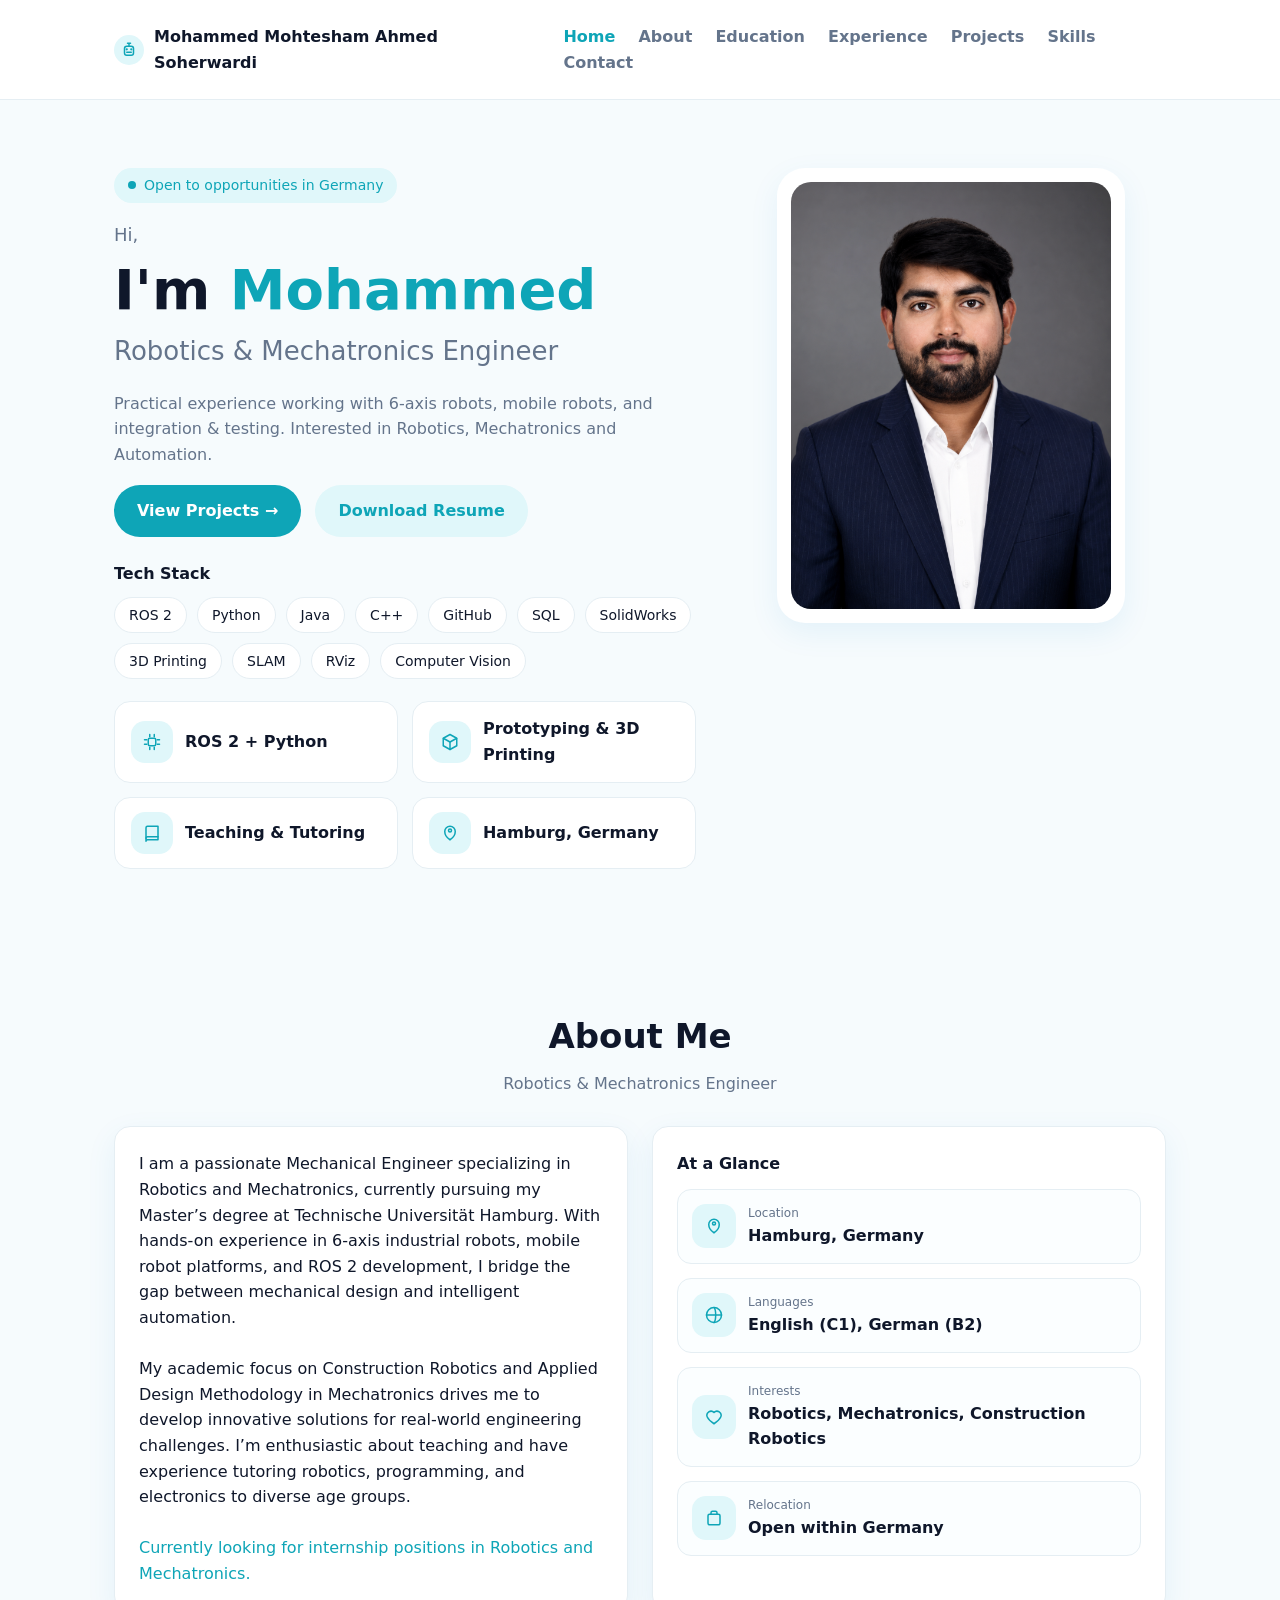
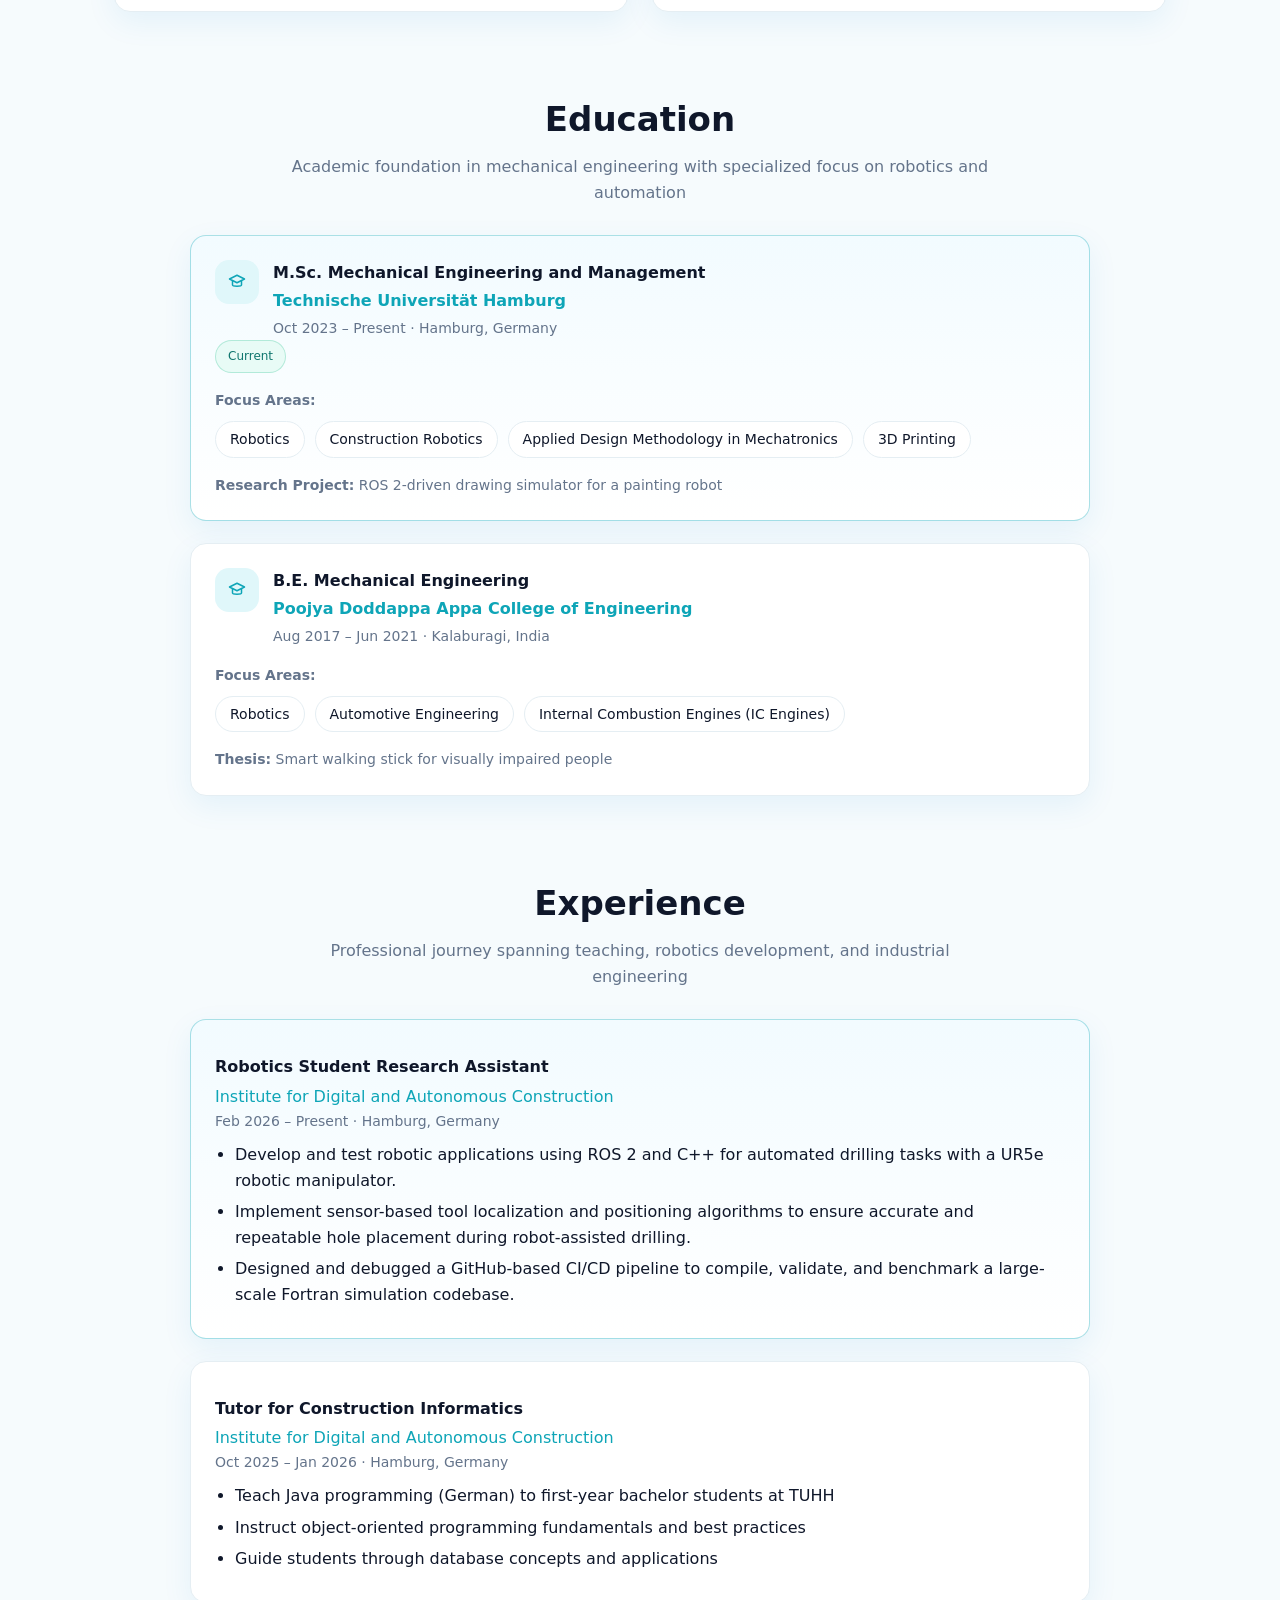
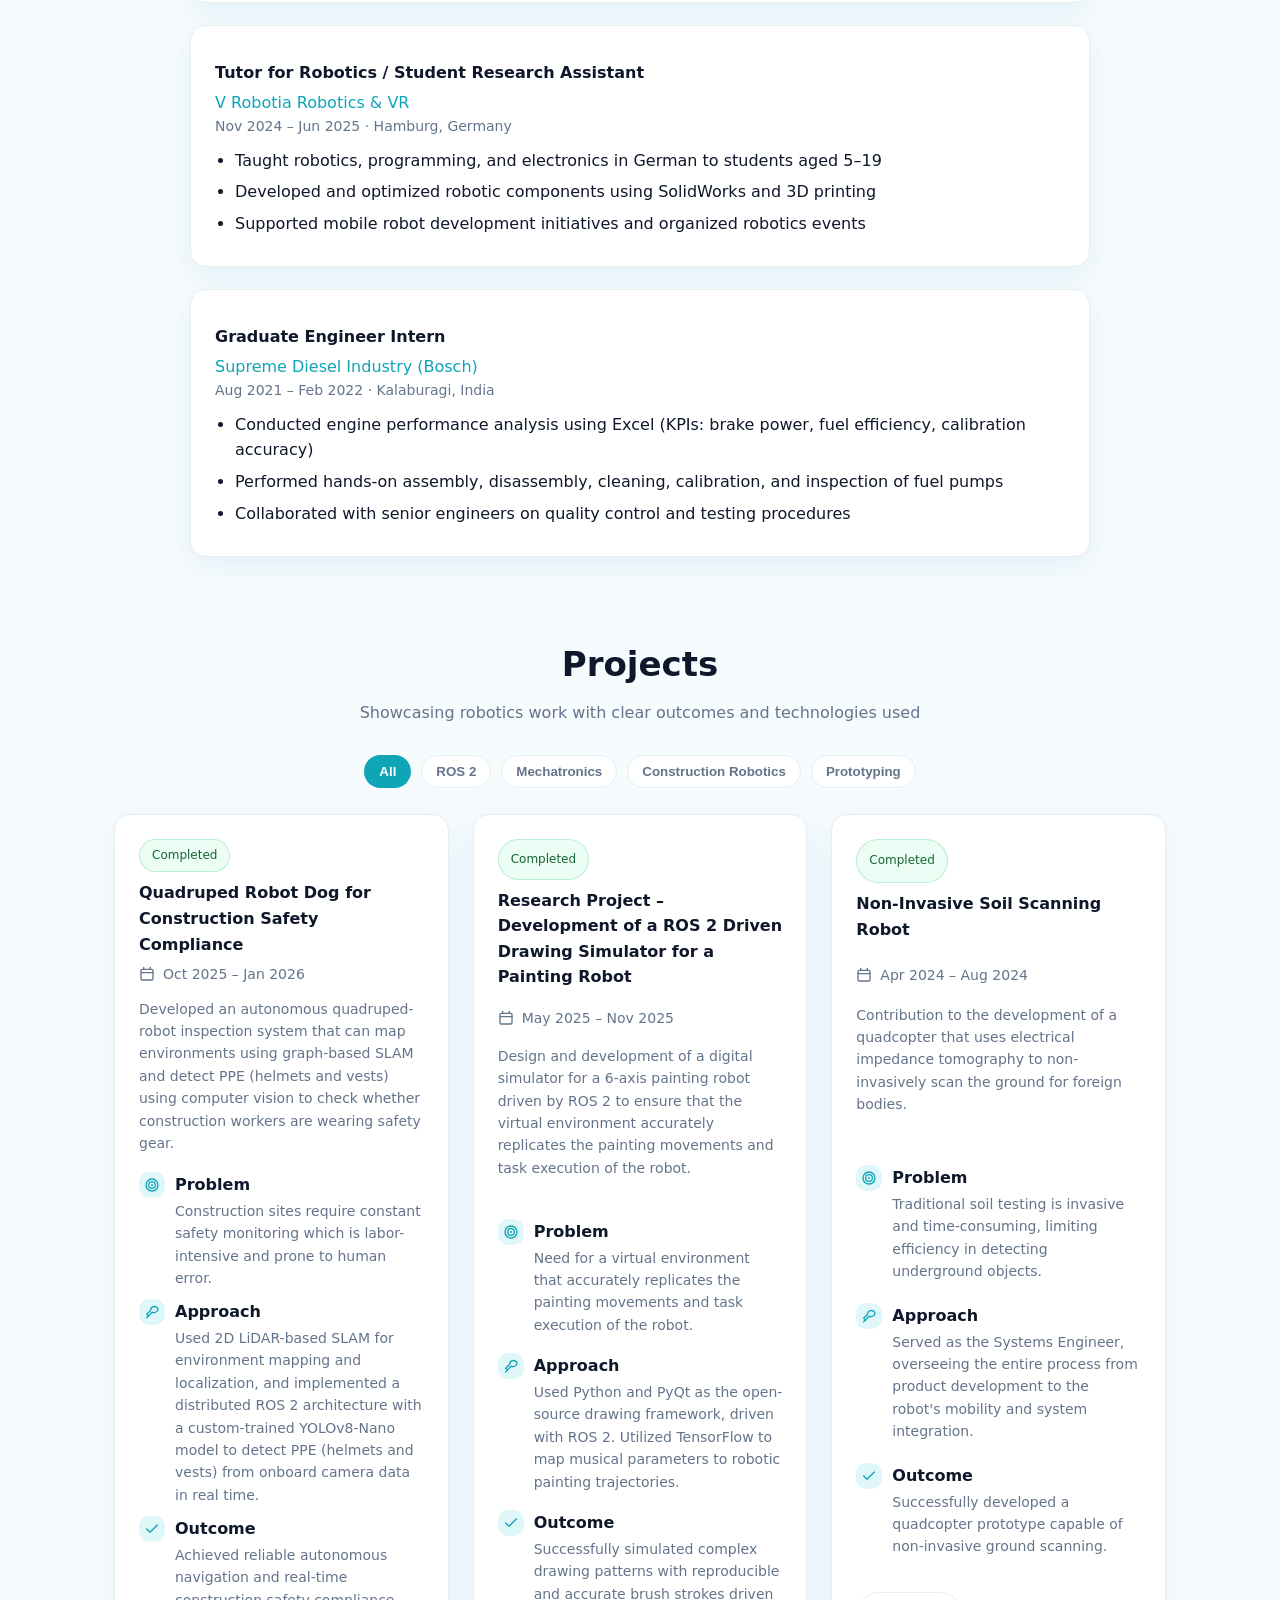
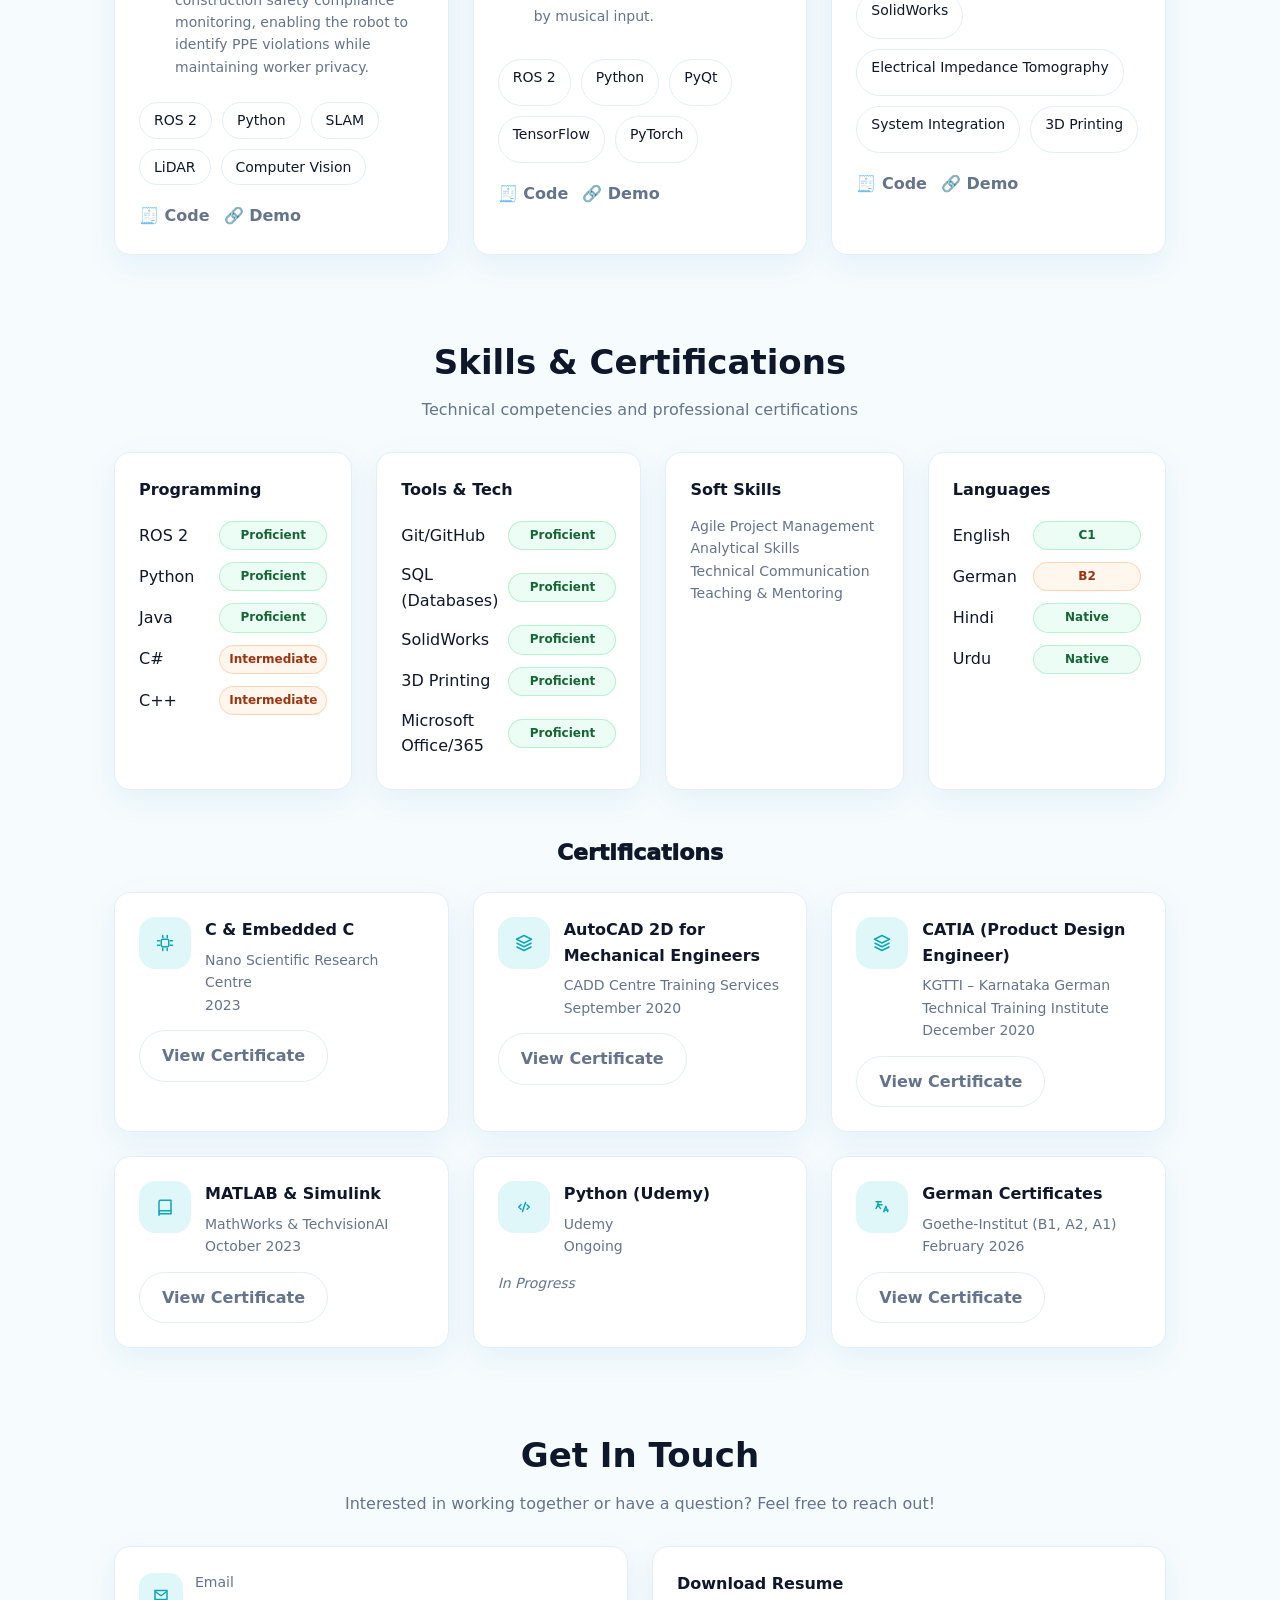
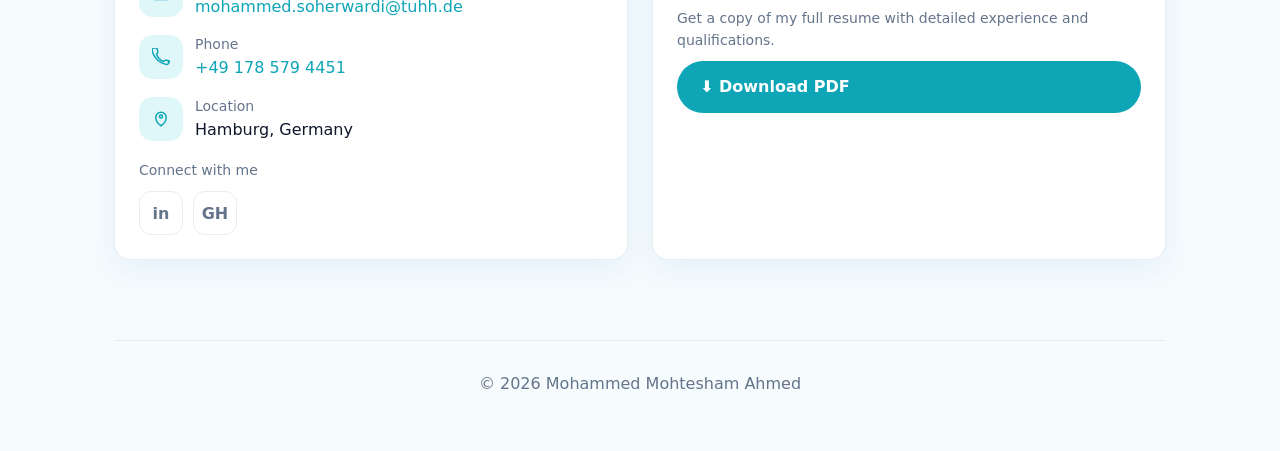
==== commit 6f82bb01: "Update portfolio profile picture" ====
--- a/index.html
+++ b/index.html
@@ -204,7 +204,7 @@
         <div class="hero-right reveal">
           <div class="photo-frame">
             <img
-              src="assets/profile.jpg"
+              src="assets/profile.png"
               alt="Mohammed Mohtesham Ahmed"
               loading="lazy"
             />
@@ -699,7 +699,7 @@
 
             <div class="plink">
               <a href="#" onclick="return false;">🧾 Code</a>
-              <a href="#" onclick="return false;">🔗 Demo</a>
+              <a href="quadruped-demo.html" target="_blank" rel="noreferrer">🔗 Demo</a>
             </div>
           </article>
 
@@ -827,7 +827,7 @@
 
             <div class="plink">
               <a href="#" onclick="return false;">🧾 Code</a>
-              <a href="#" onclick="return false;">🔗 Demo</a>
+              <a href="drawing-simulator-demo.html" target="_blank" rel="noreferrer">🔗 Demo</a>
             </div>
           </article>
 
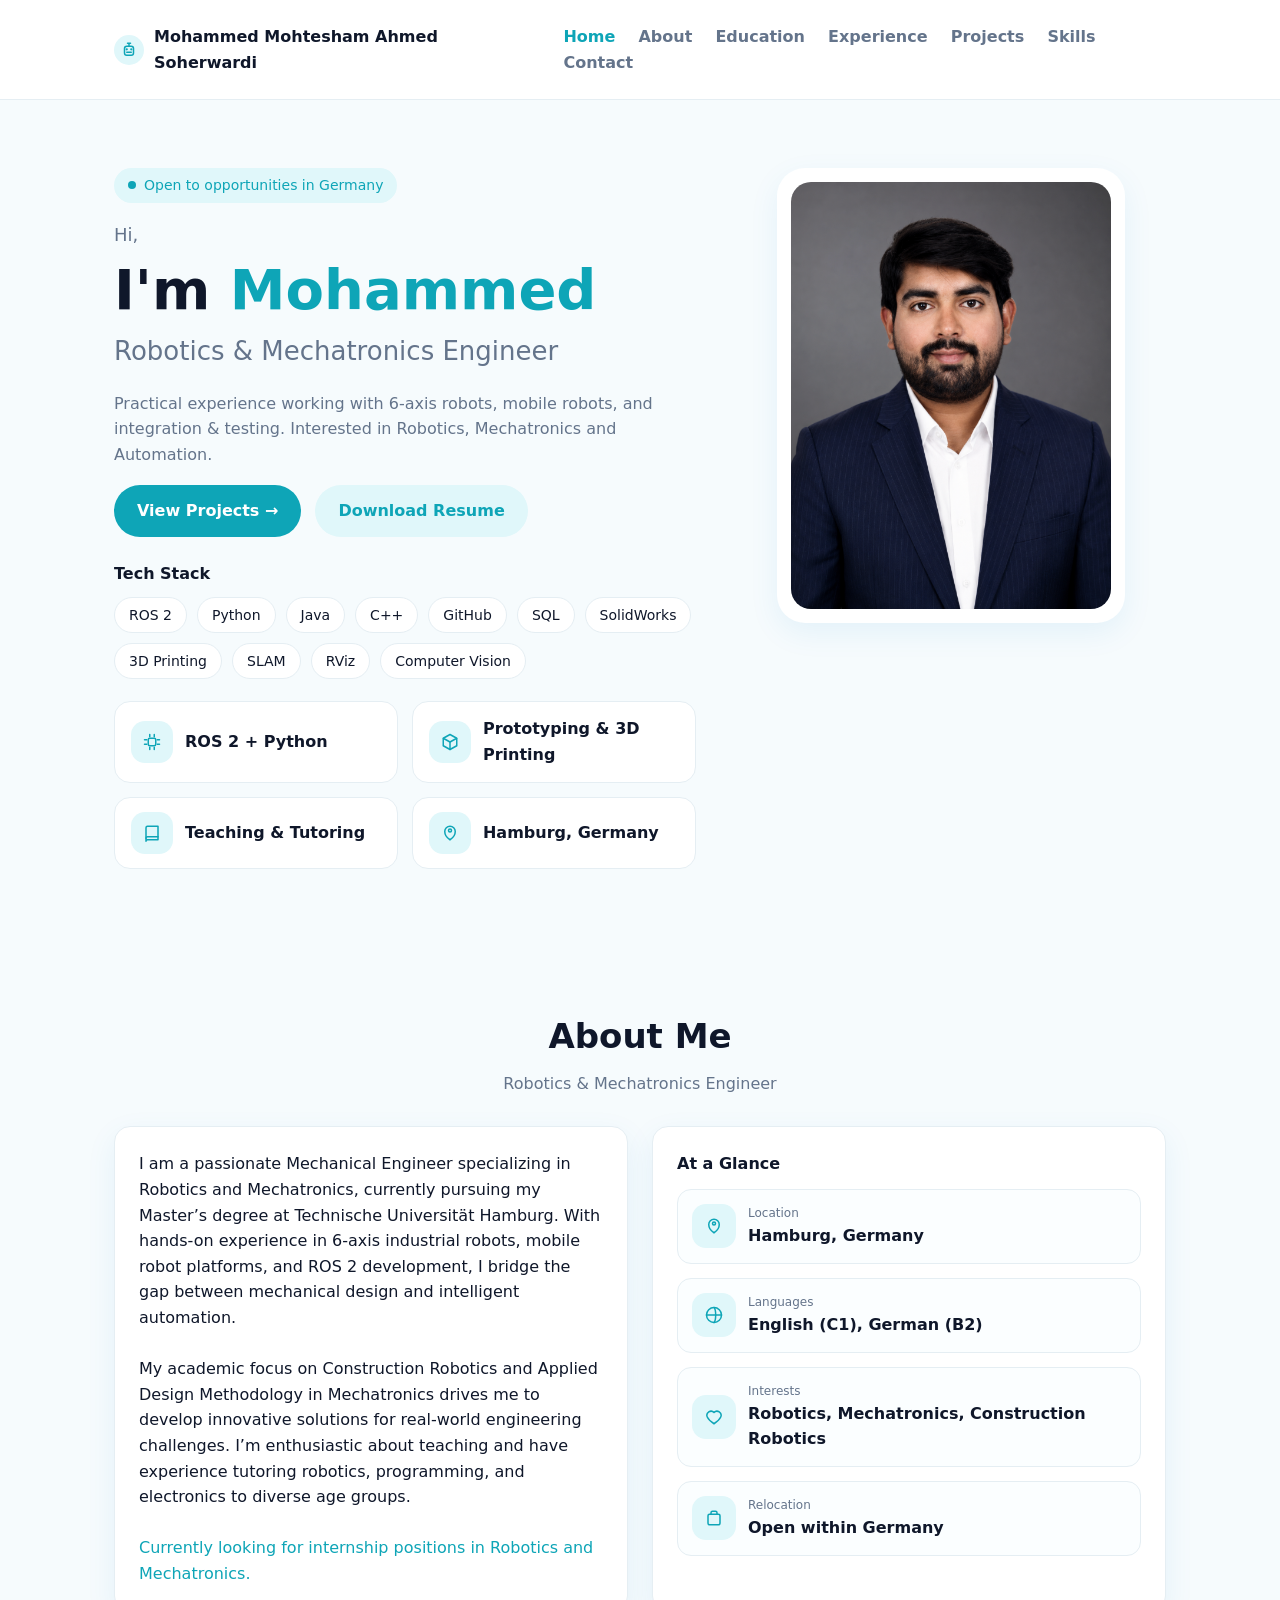
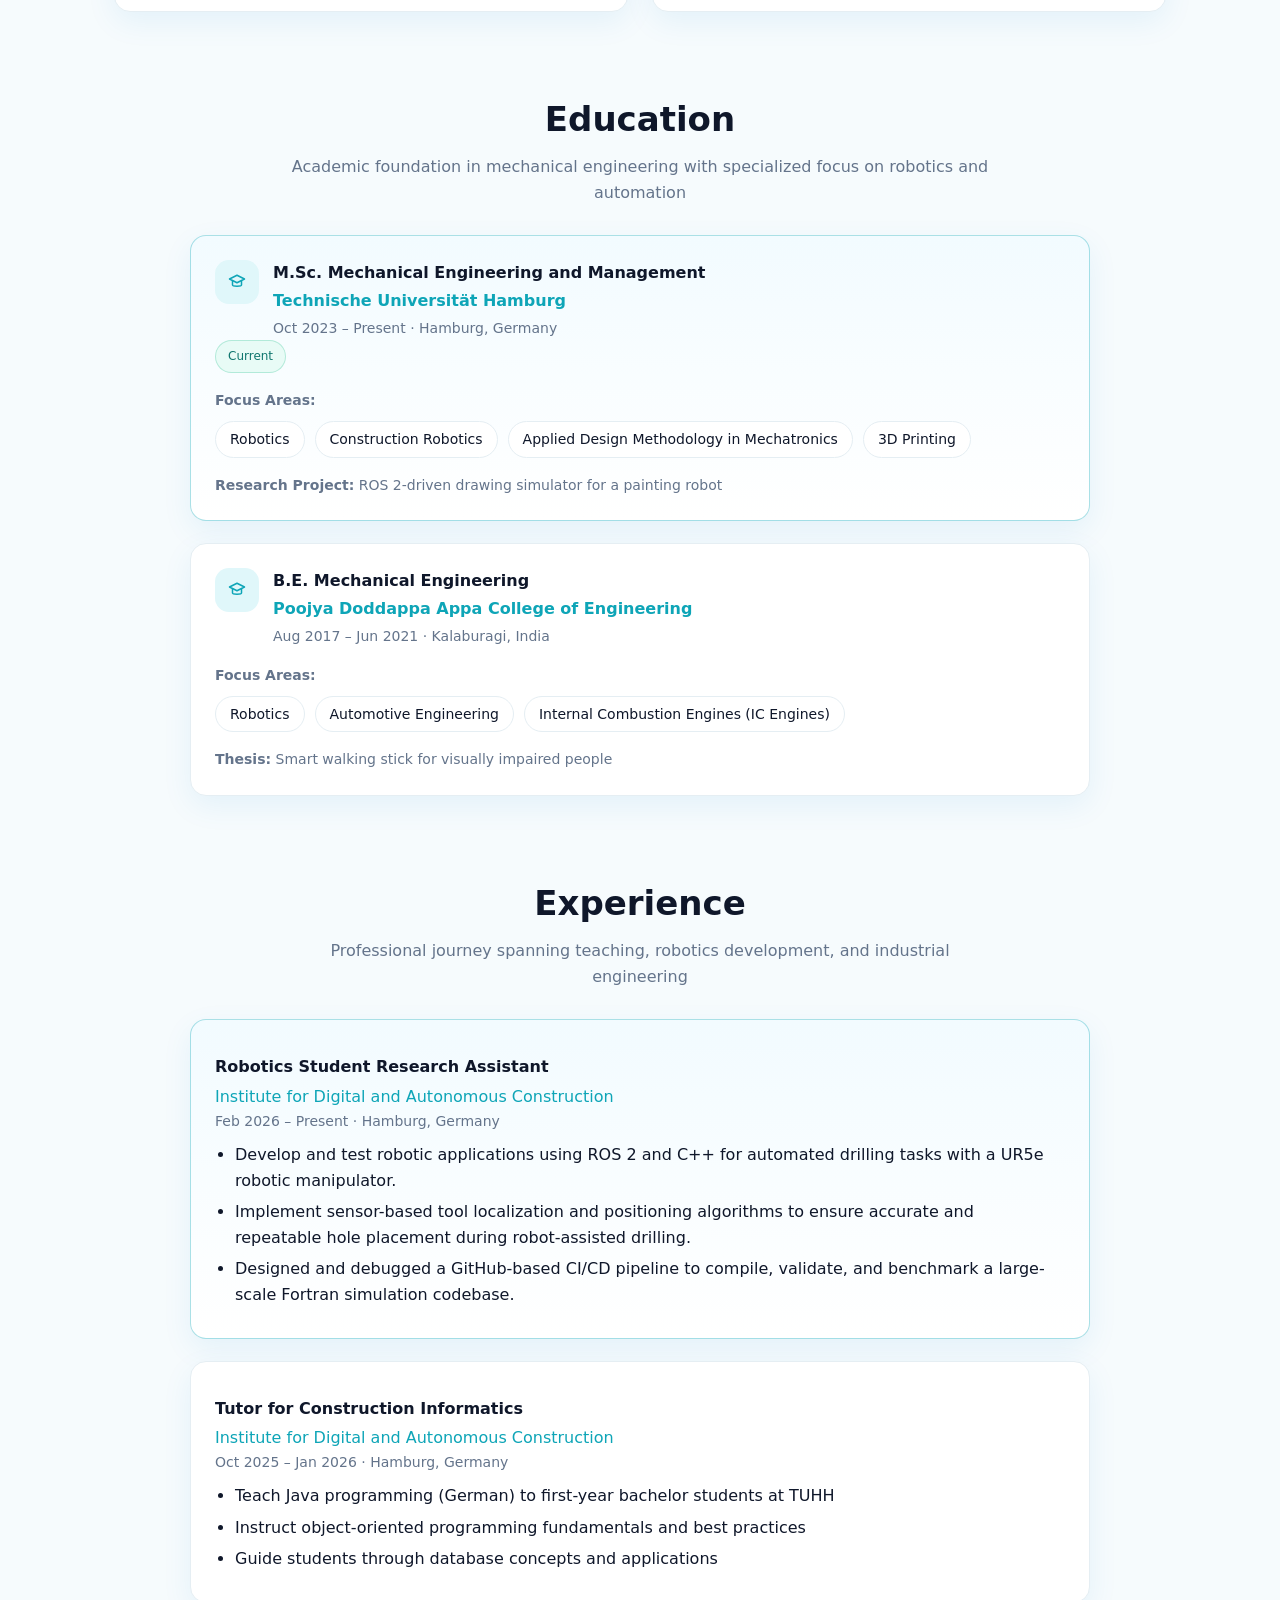
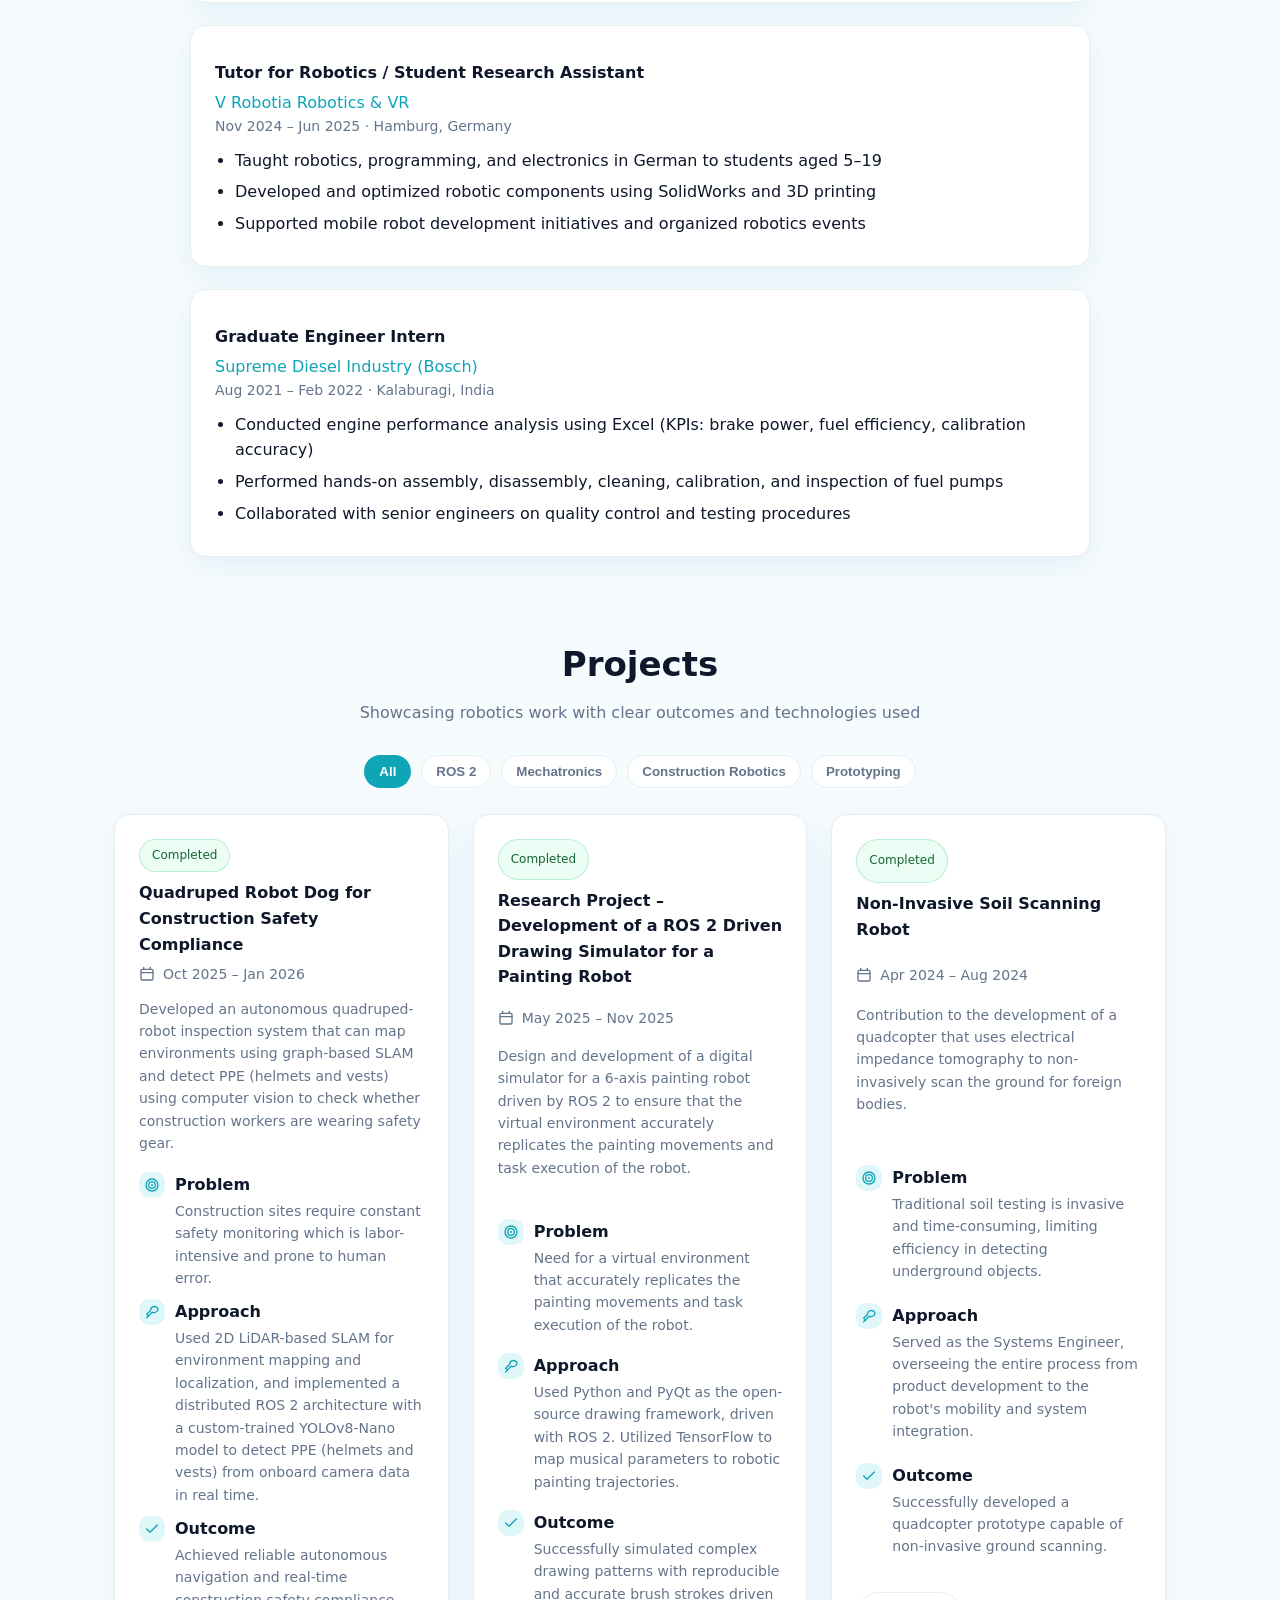
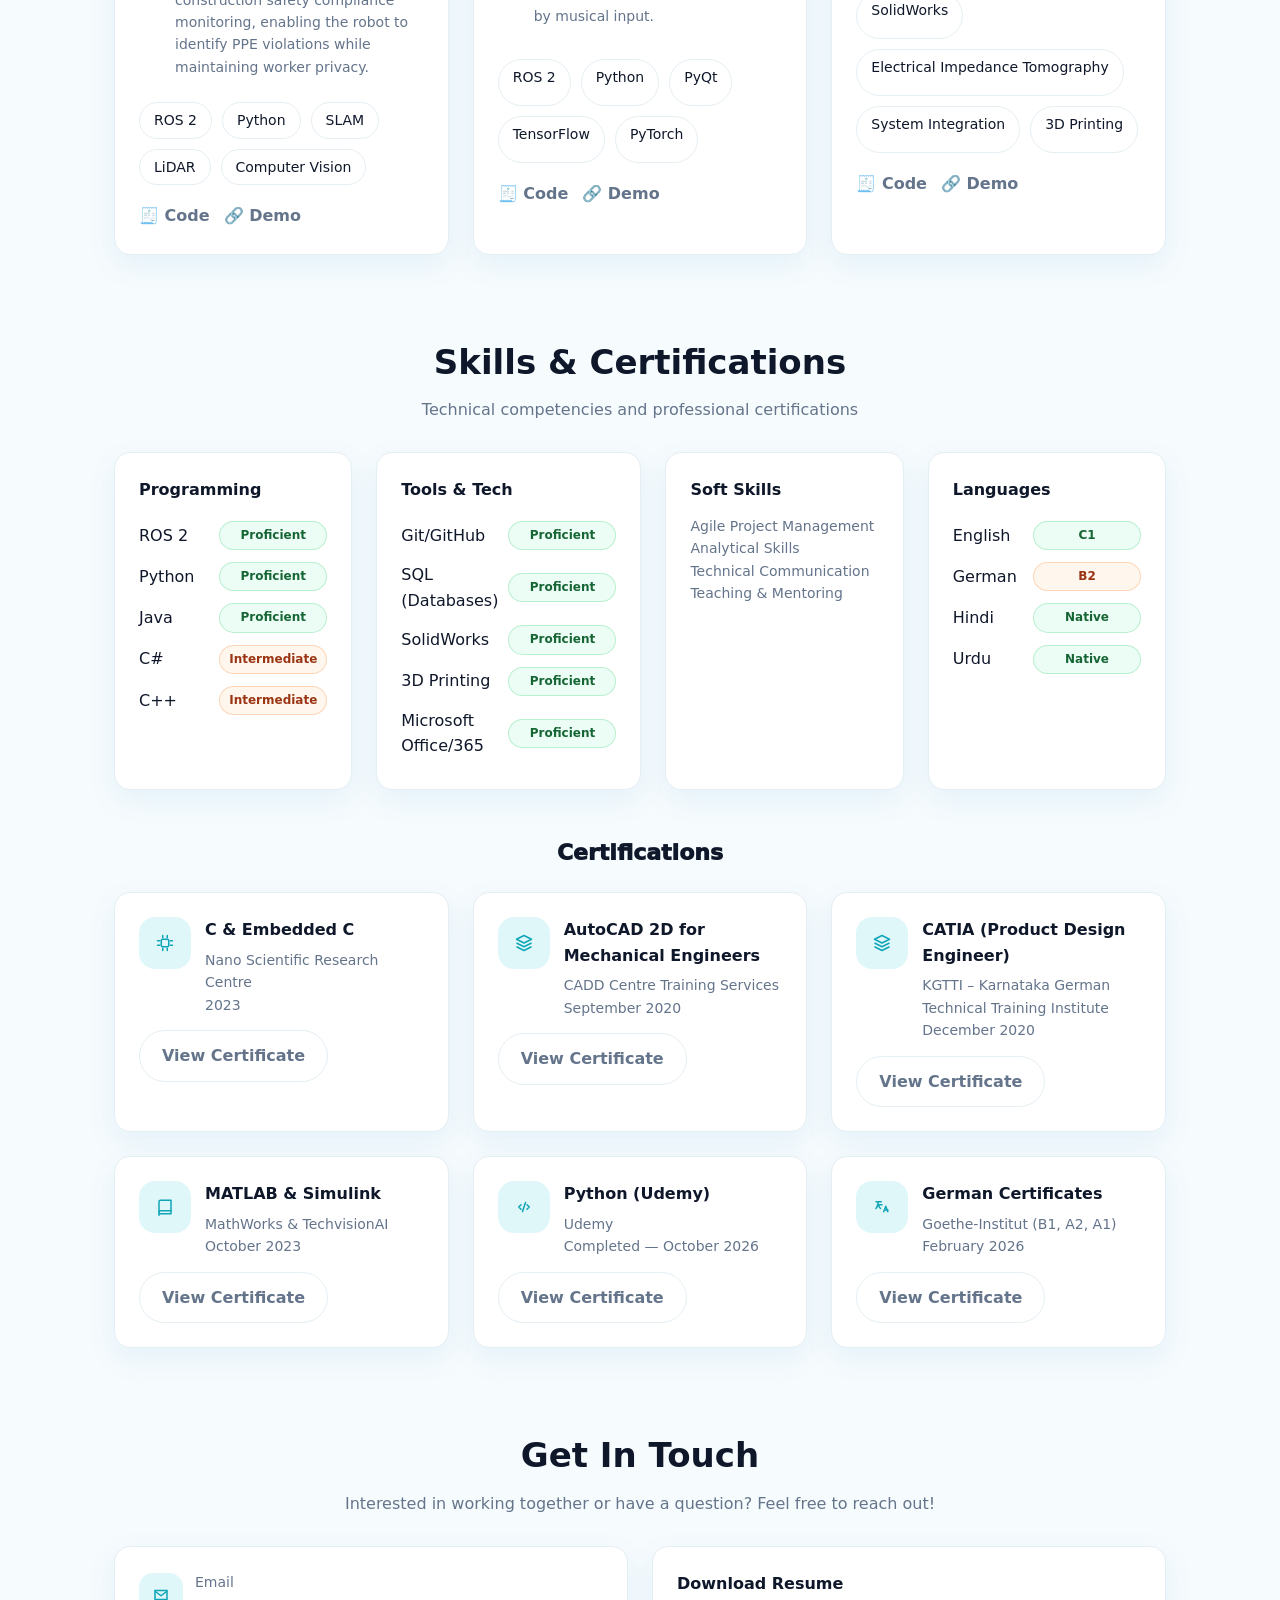
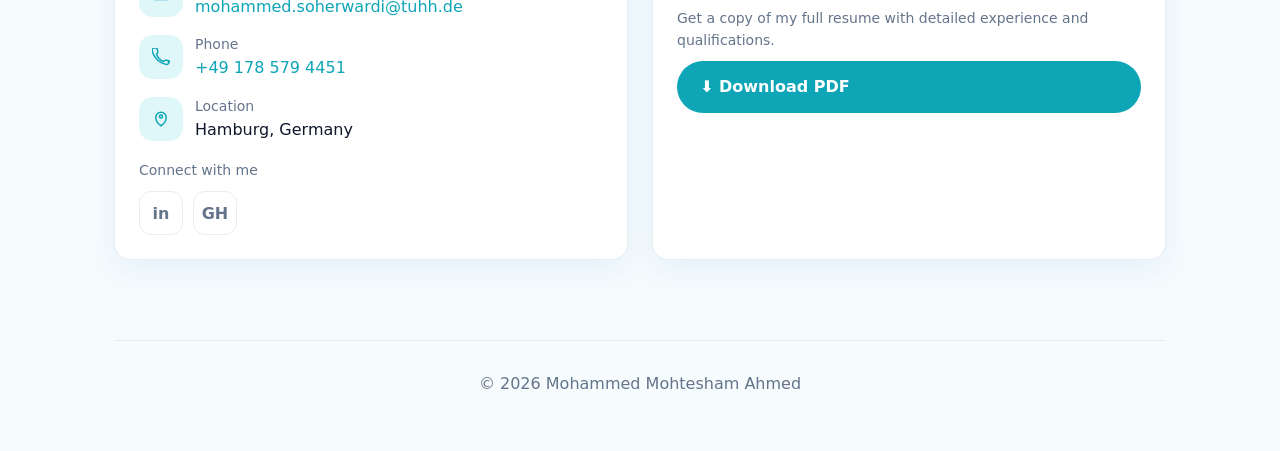
==== commit 7130c504: "Add Python Udemy Certificate" ====
--- a/index.html
+++ b/index.html
@@ -1191,45 +1191,49 @@
             >
           </div>
 
-          <!-- 5) Python (Udemy) (NEW - no PDF, show In Progress) -->
+          <!-- 5) Python (Udemy) - Completed -->
           <div class="card reveal">
             <div class="cert-head">
               <div class="cert-ic" aria-hidden="true">
                 <!-- code -->
                 <svg width="18" height="18" viewBox="0 0 24 24" fill="none">
-                  <path
-                    d="M8 9 5 12l3 3"
-                    stroke="currentColor"
-                    stroke-width="2"
-                    stroke-linecap="round"
-                    stroke-linejoin="round"
-                  />
-                  <path
-                    d="M16 9l3 3-3 3"
-                    stroke="currentColor"
-                    stroke-width="2"
-                    stroke-linecap="round"
-                    stroke-linejoin="round"
-                  />
-                  <path
-                    d="M14 6 10 18"
-                    stroke="currentColor"
-                    stroke-width="2"
-                    stroke-linecap="round"
+                  <path 
+                  d="M8 9 5 12l3 3"
+                  stroke="currentColor" 
+                  stroke-width="2"
+                  stroke-linecap="round" 
+                  stroke-linejoin="round" 
+                  />
+                  <path 
+                  d="M16 9l3 3-3 3"
+                  stroke="currentColor" 
+                  stroke-width="2"
+                  stroke-linecap="round" 
+                  stroke-linejoin="round" 
+                  />
+                  <path d="M14 6 10 18"
+                  stroke="currentColor"
+                  stroke-width="2"
+                  stroke-linecap="round" 
                   />
                 </svg>
               </div>
               <div>
                 <div class="cert-title">Python (Udemy)</div>
                 <div class="muted">Udemy</div>
-                <div class="muted">Ongoing</div>
-              </div>
-            </div>
-
-            <div class="muted" style="margin-top: 14px; font-style: italic">
-              In Progress
-            </div>
-          </div>
+                <div class="muted">Completed — October 2026</div>
+              </div>
+            </div>
+            
+            <a
+              class="btn btn-outline cert-btn"
+              href="assets/certificates/python-udemy.pdf"
+              target="_blank"
+              rel="noopener noreferrer"
+              >View Certificate</a
+            >
+          </div>
+
 
           <!-- 6) German Certificates (NEW + PDF link) -->
           <div class="card reveal">
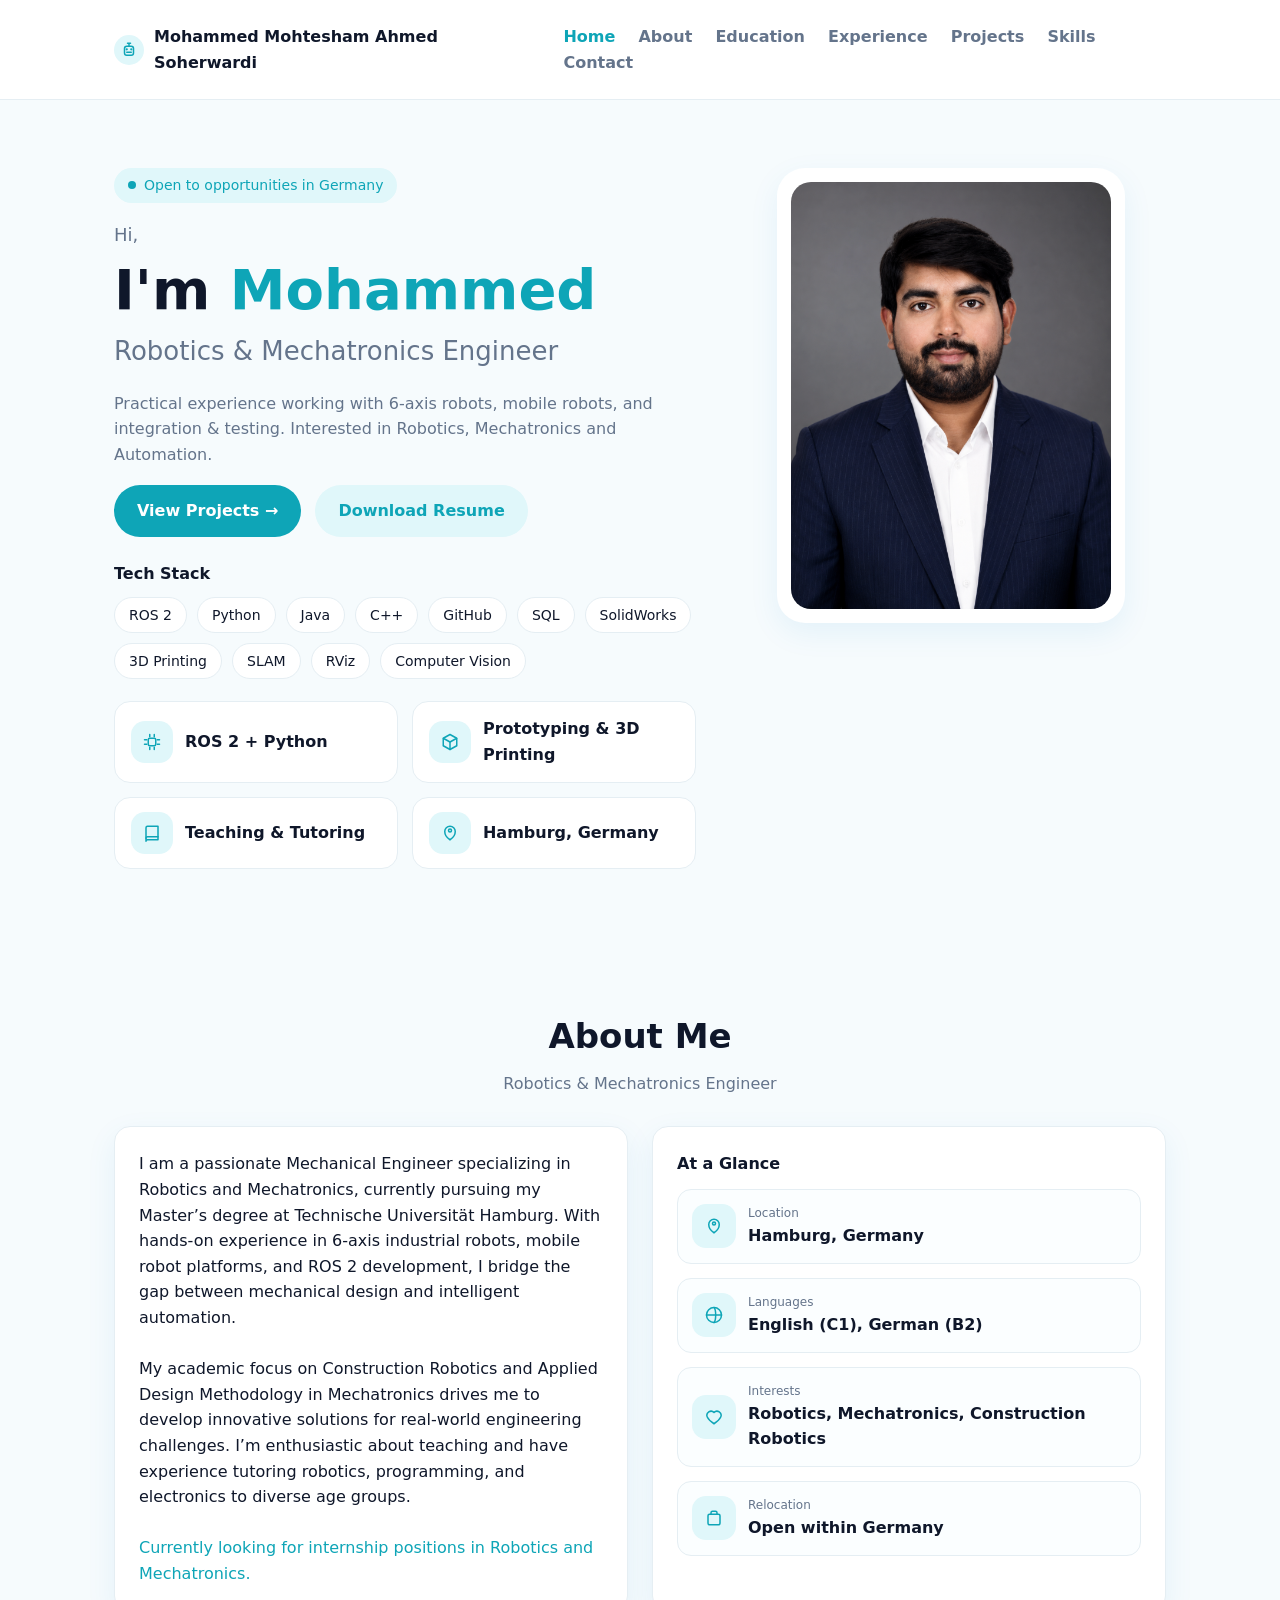
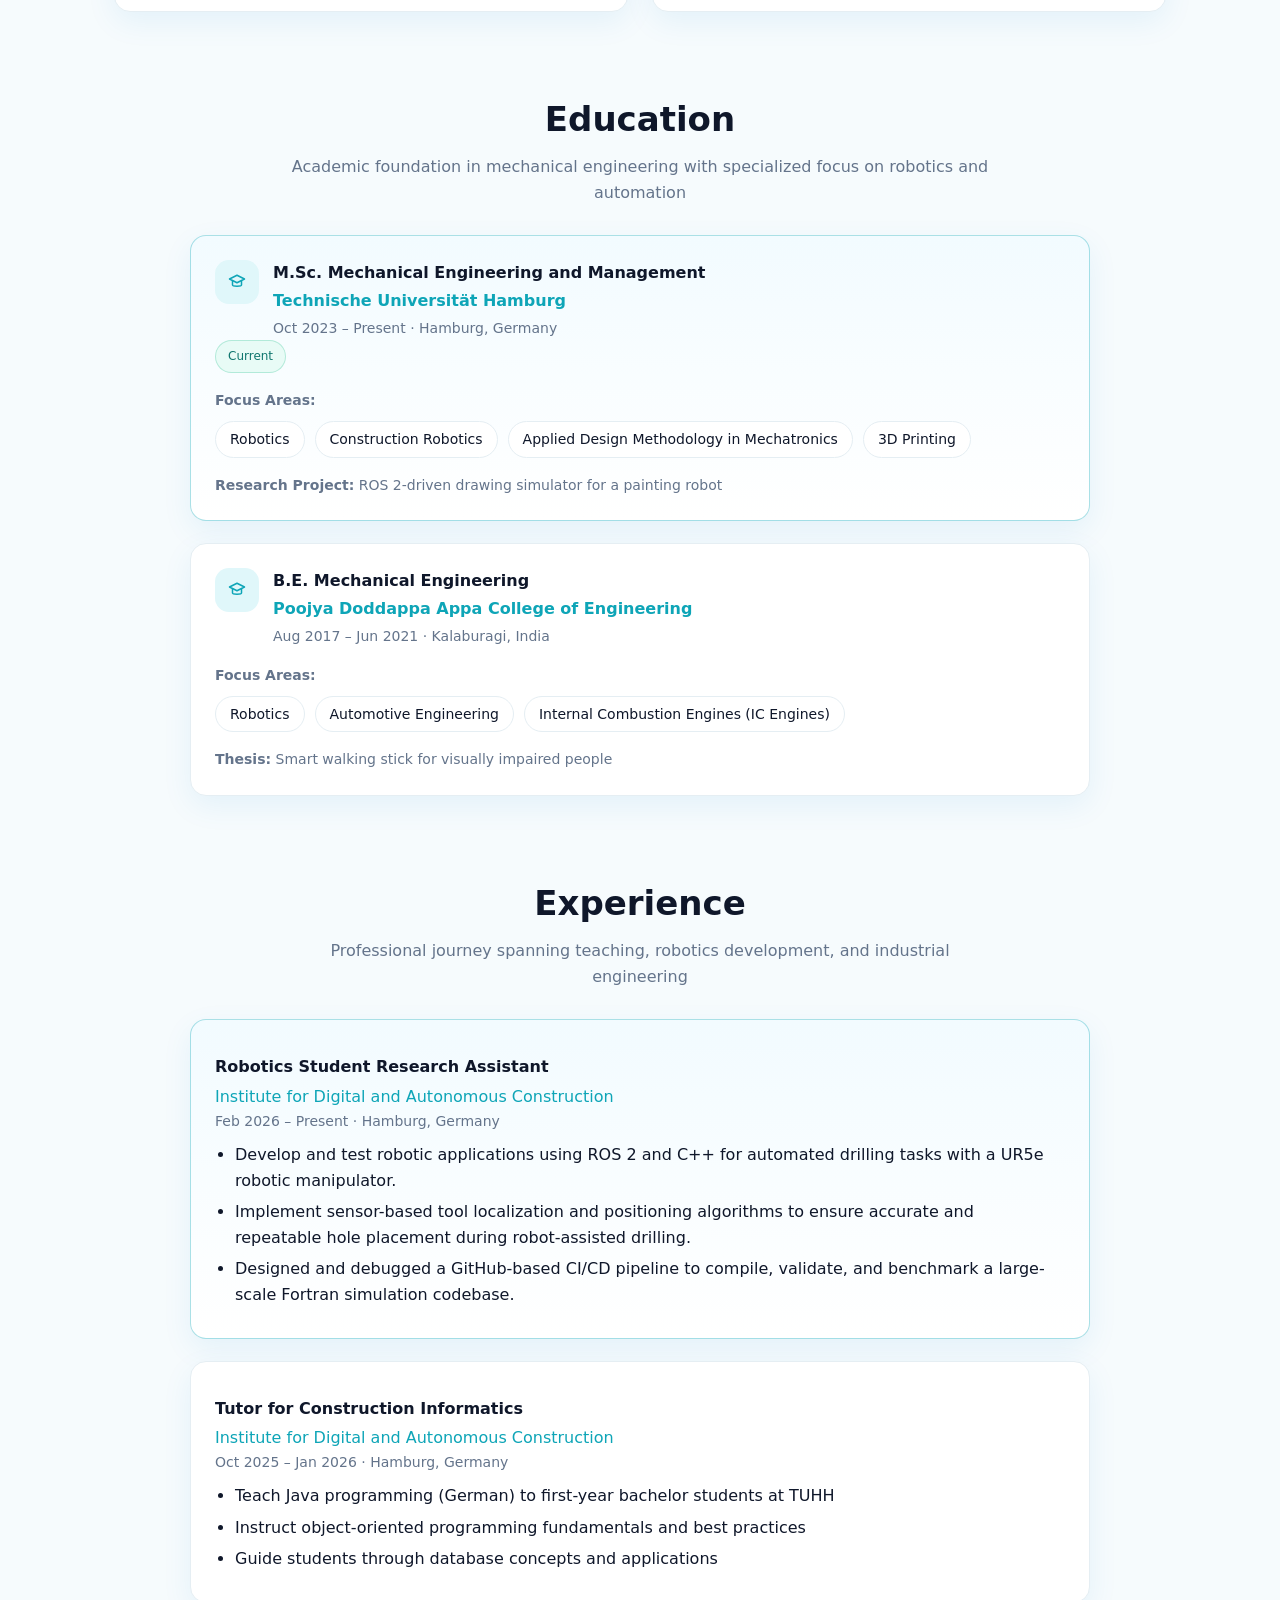
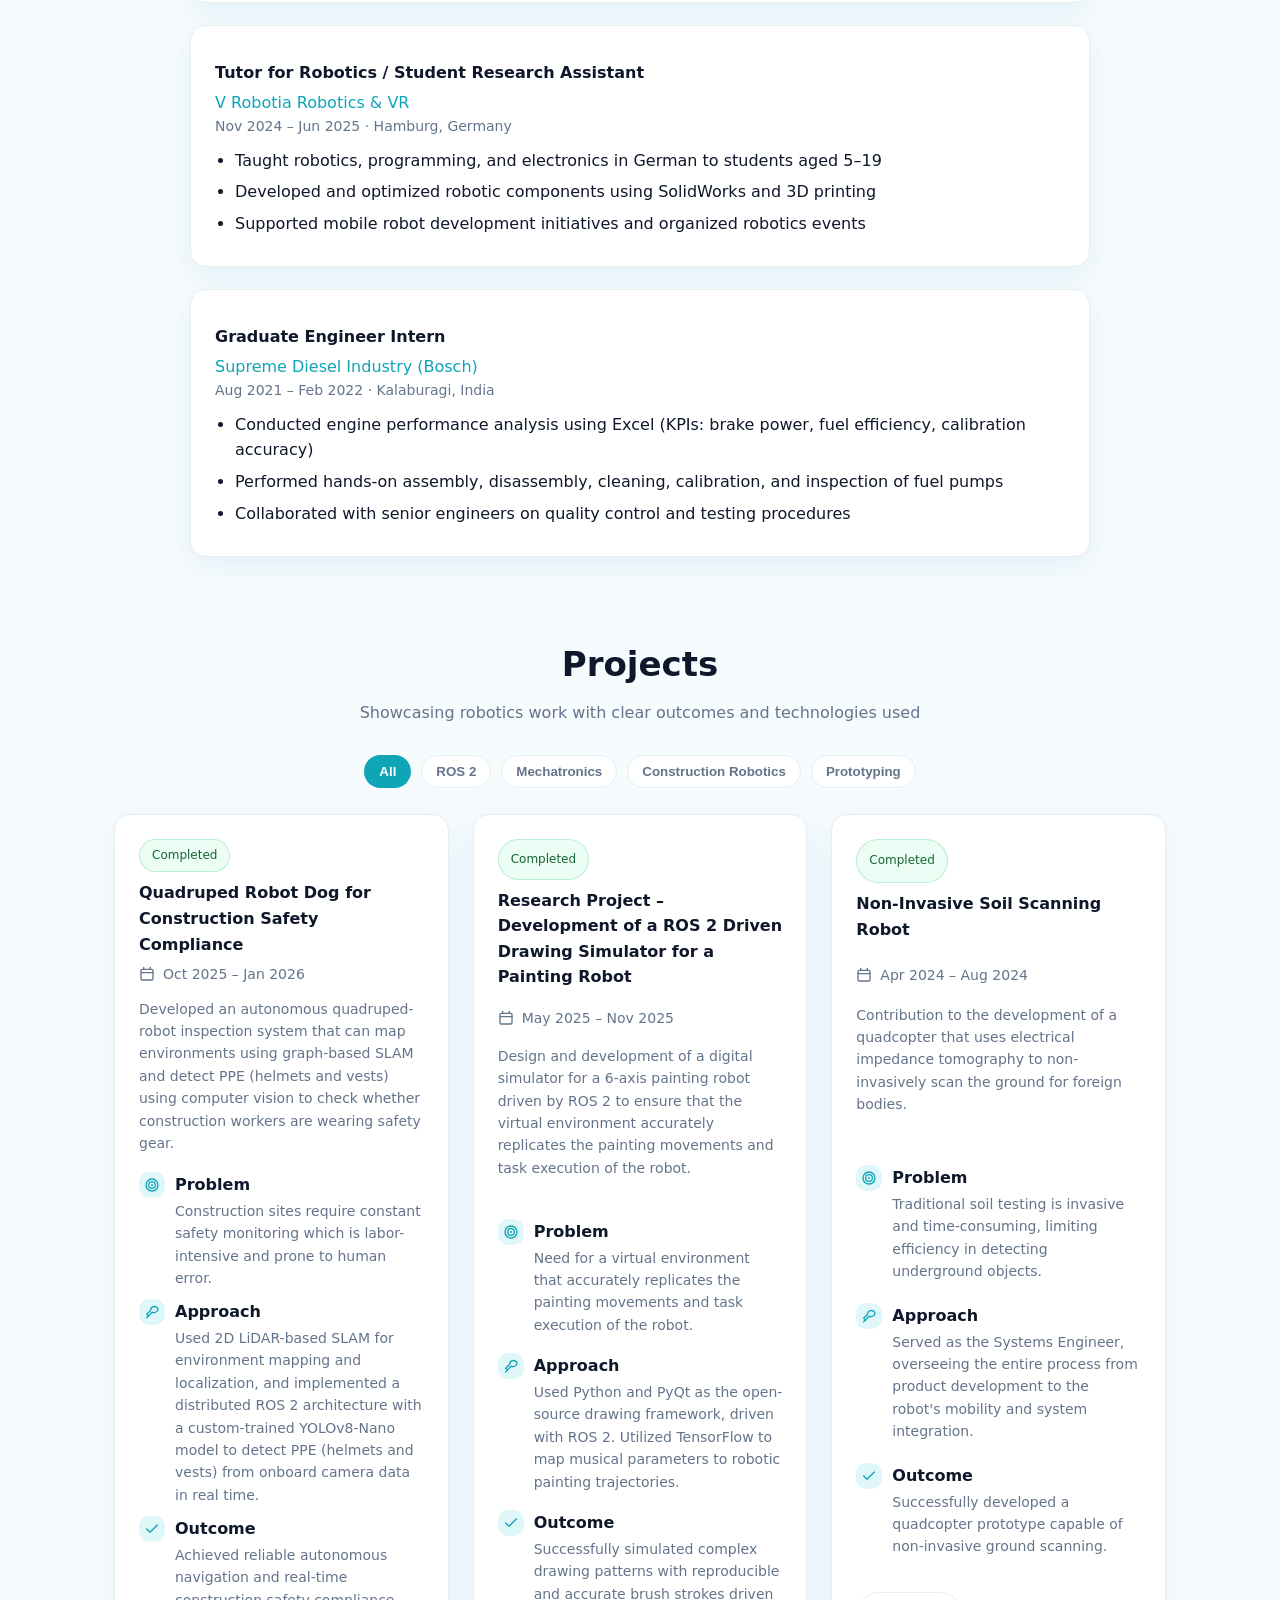
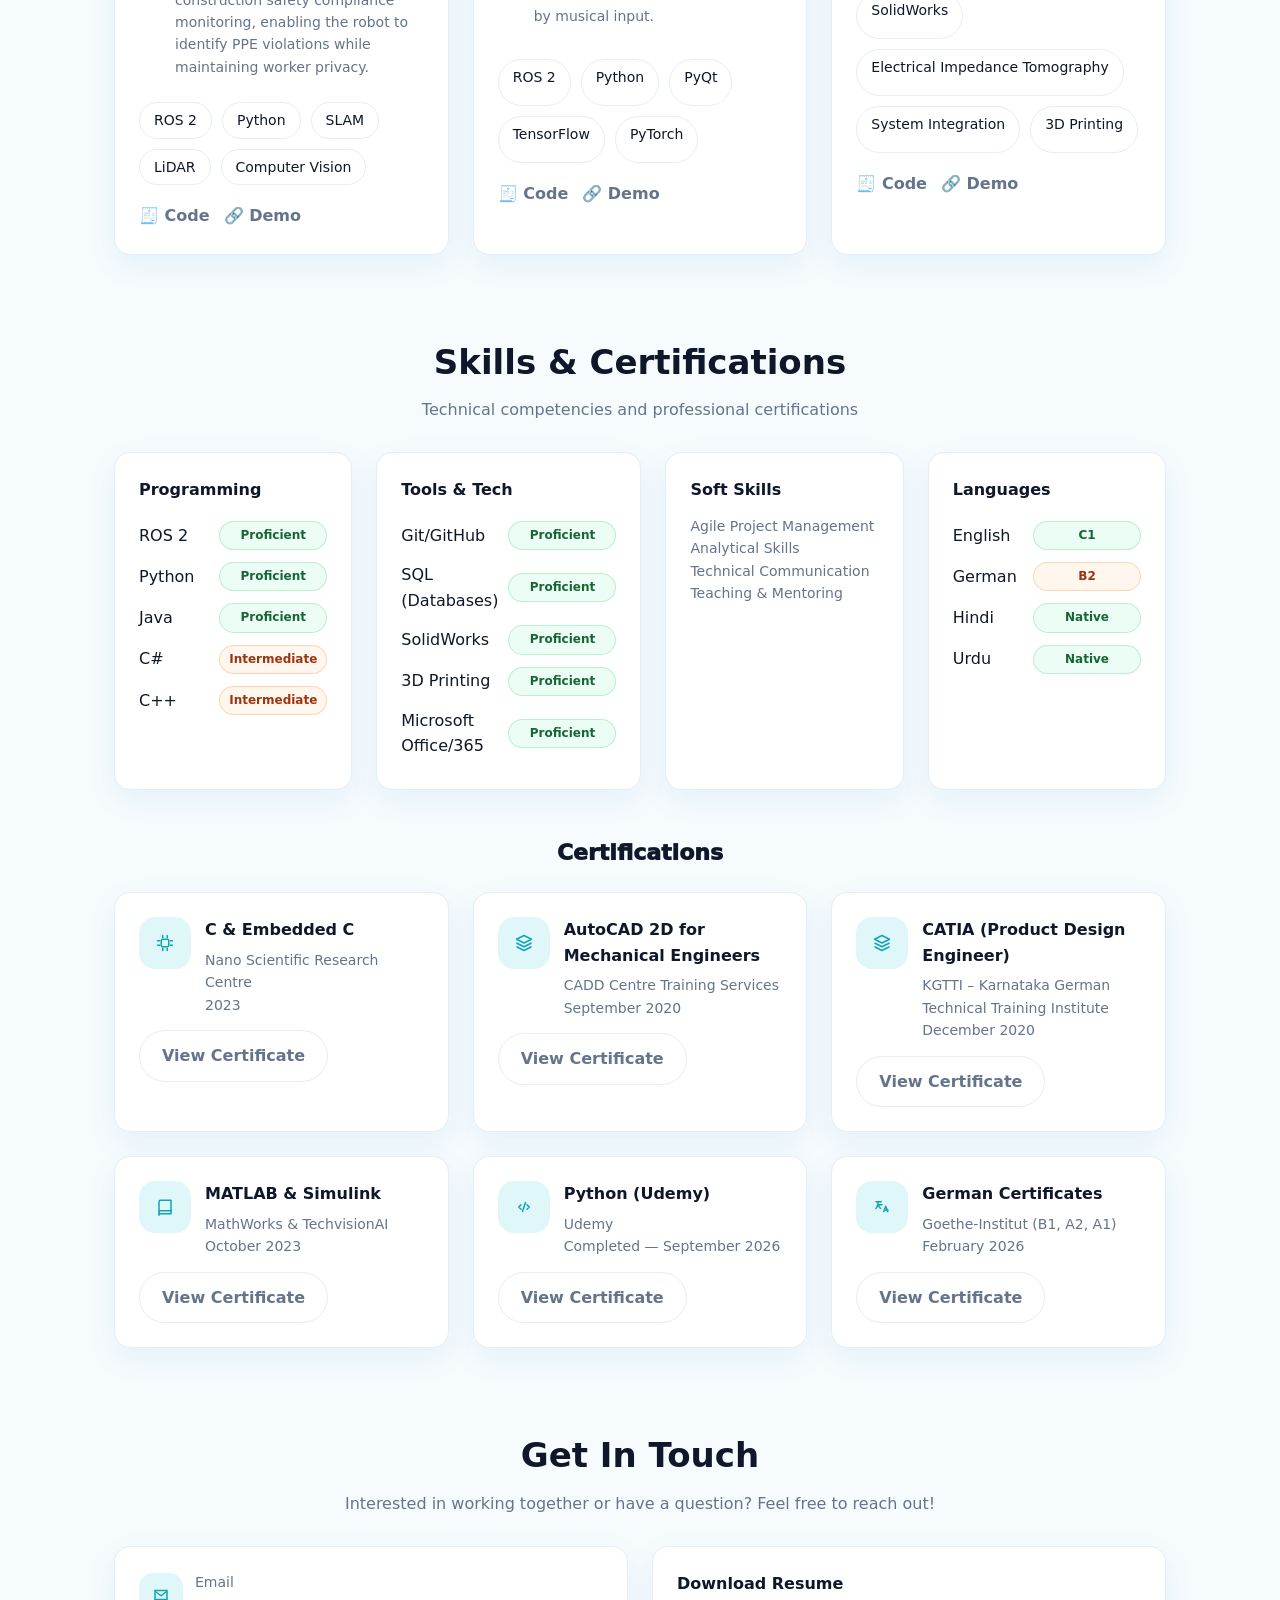
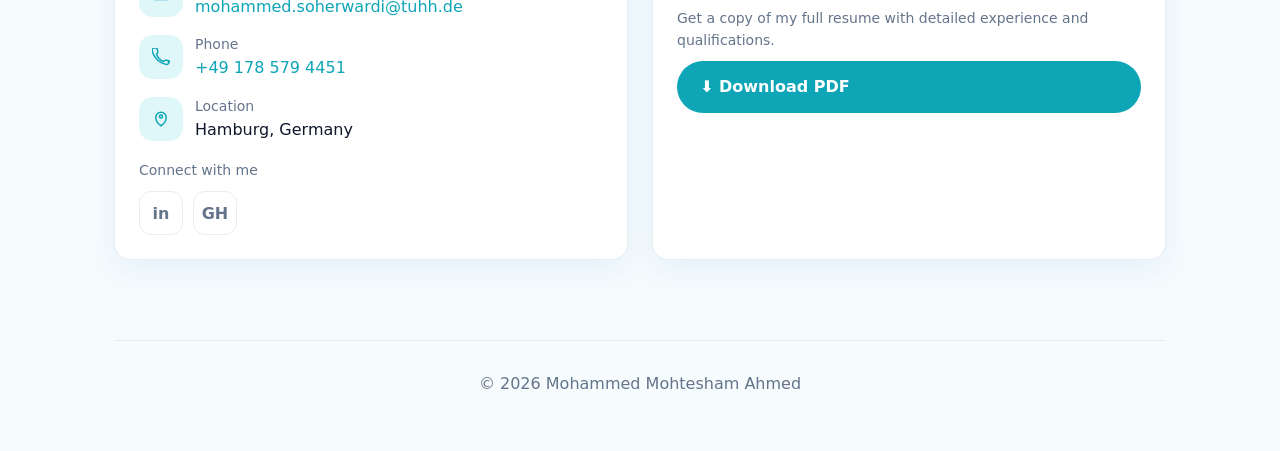
==== commit d55cd825: "Python section date corrected" ====
--- a/index.html
+++ b/index.html
@@ -1221,7 +1221,7 @@
               <div>
                 <div class="cert-title">Python (Udemy)</div>
                 <div class="muted">Udemy</div>
-                <div class="muted">Completed — October 2026</div>
+                <div class="muted">Completed — September 2026</div>
               </div>
             </div>
             
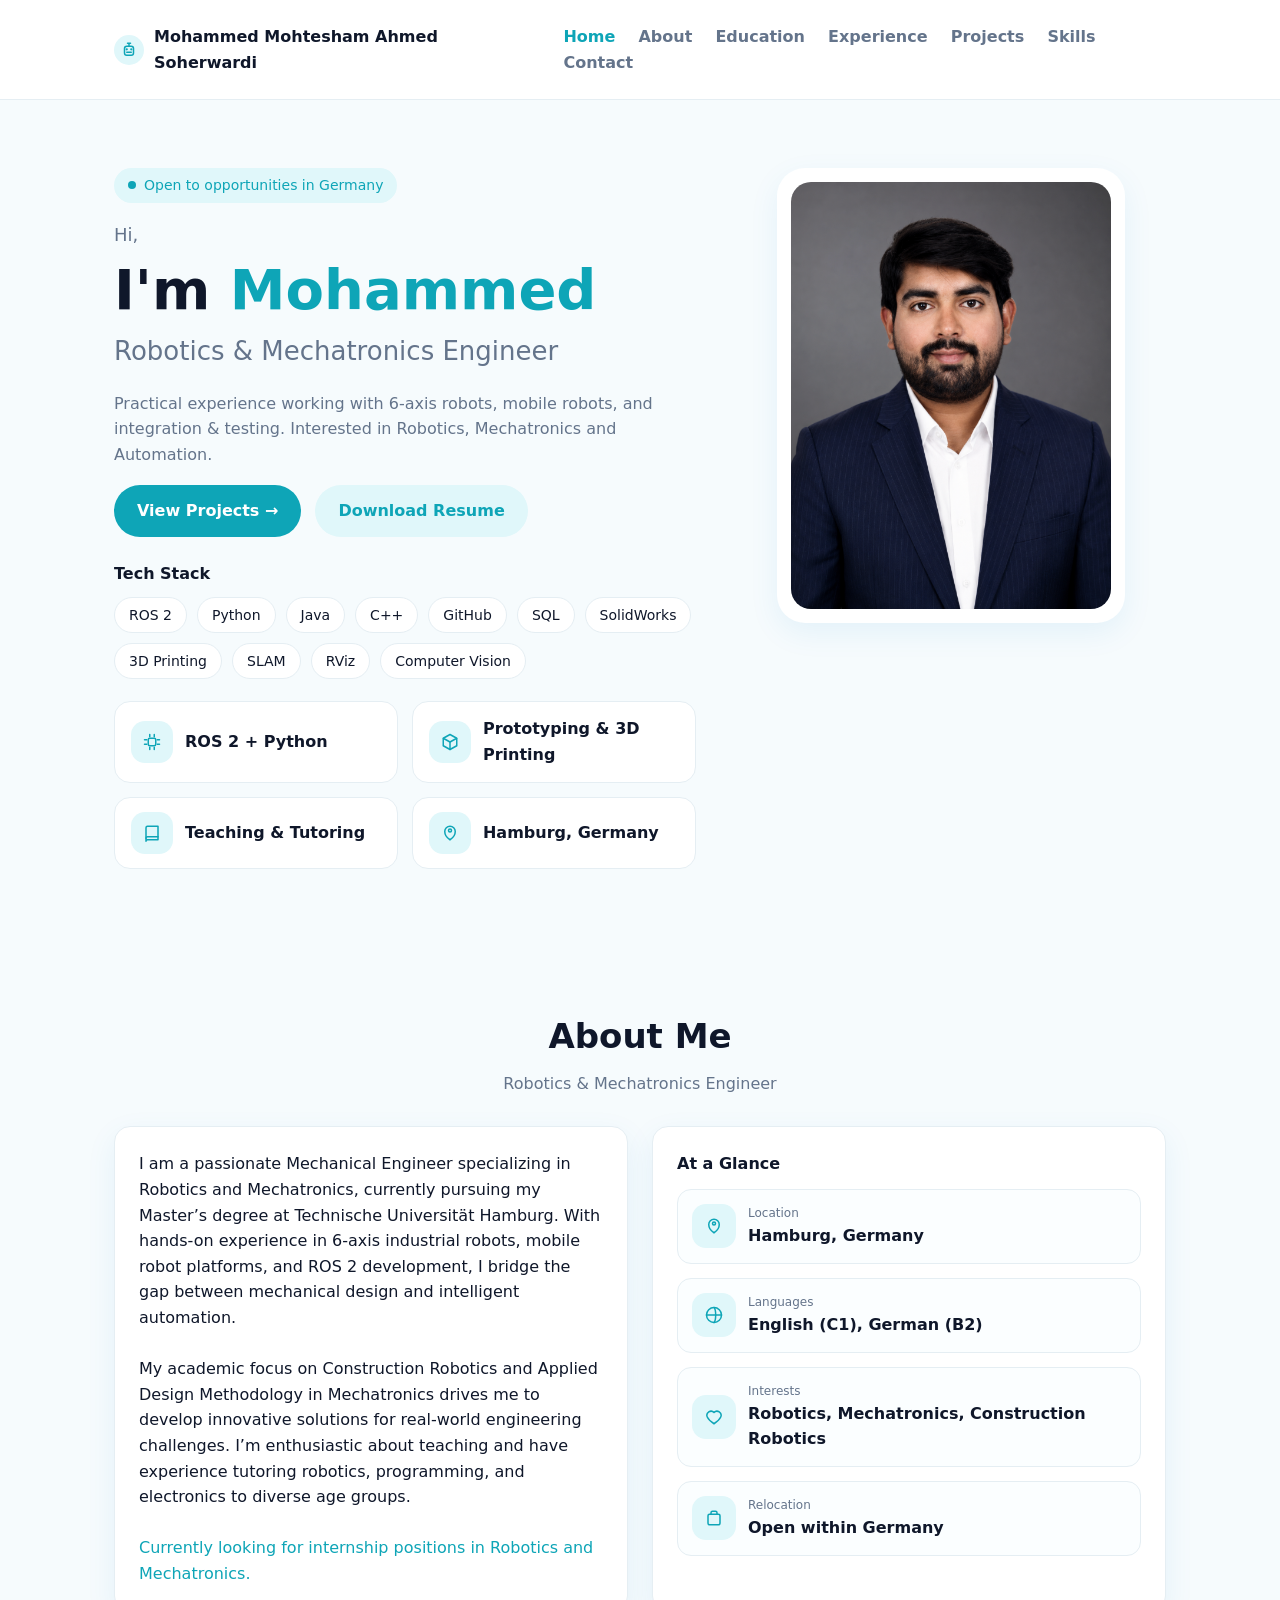
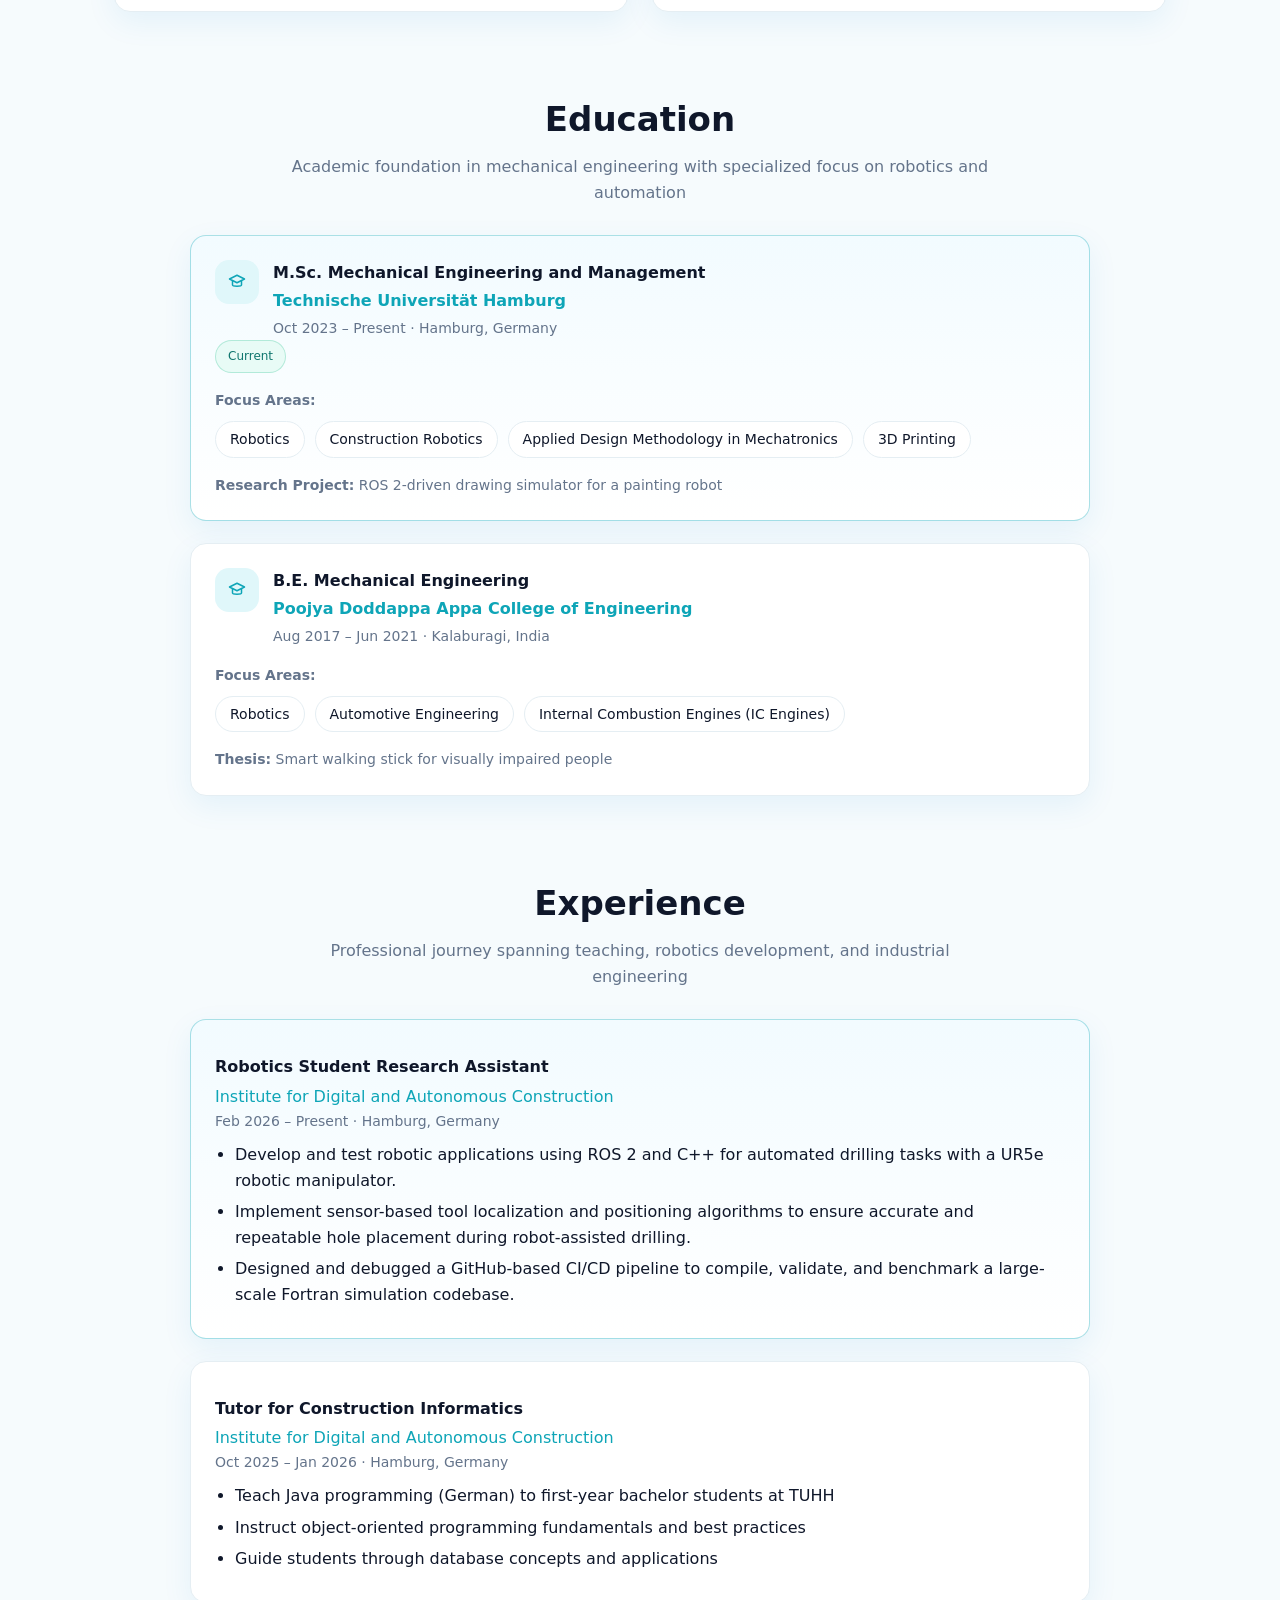
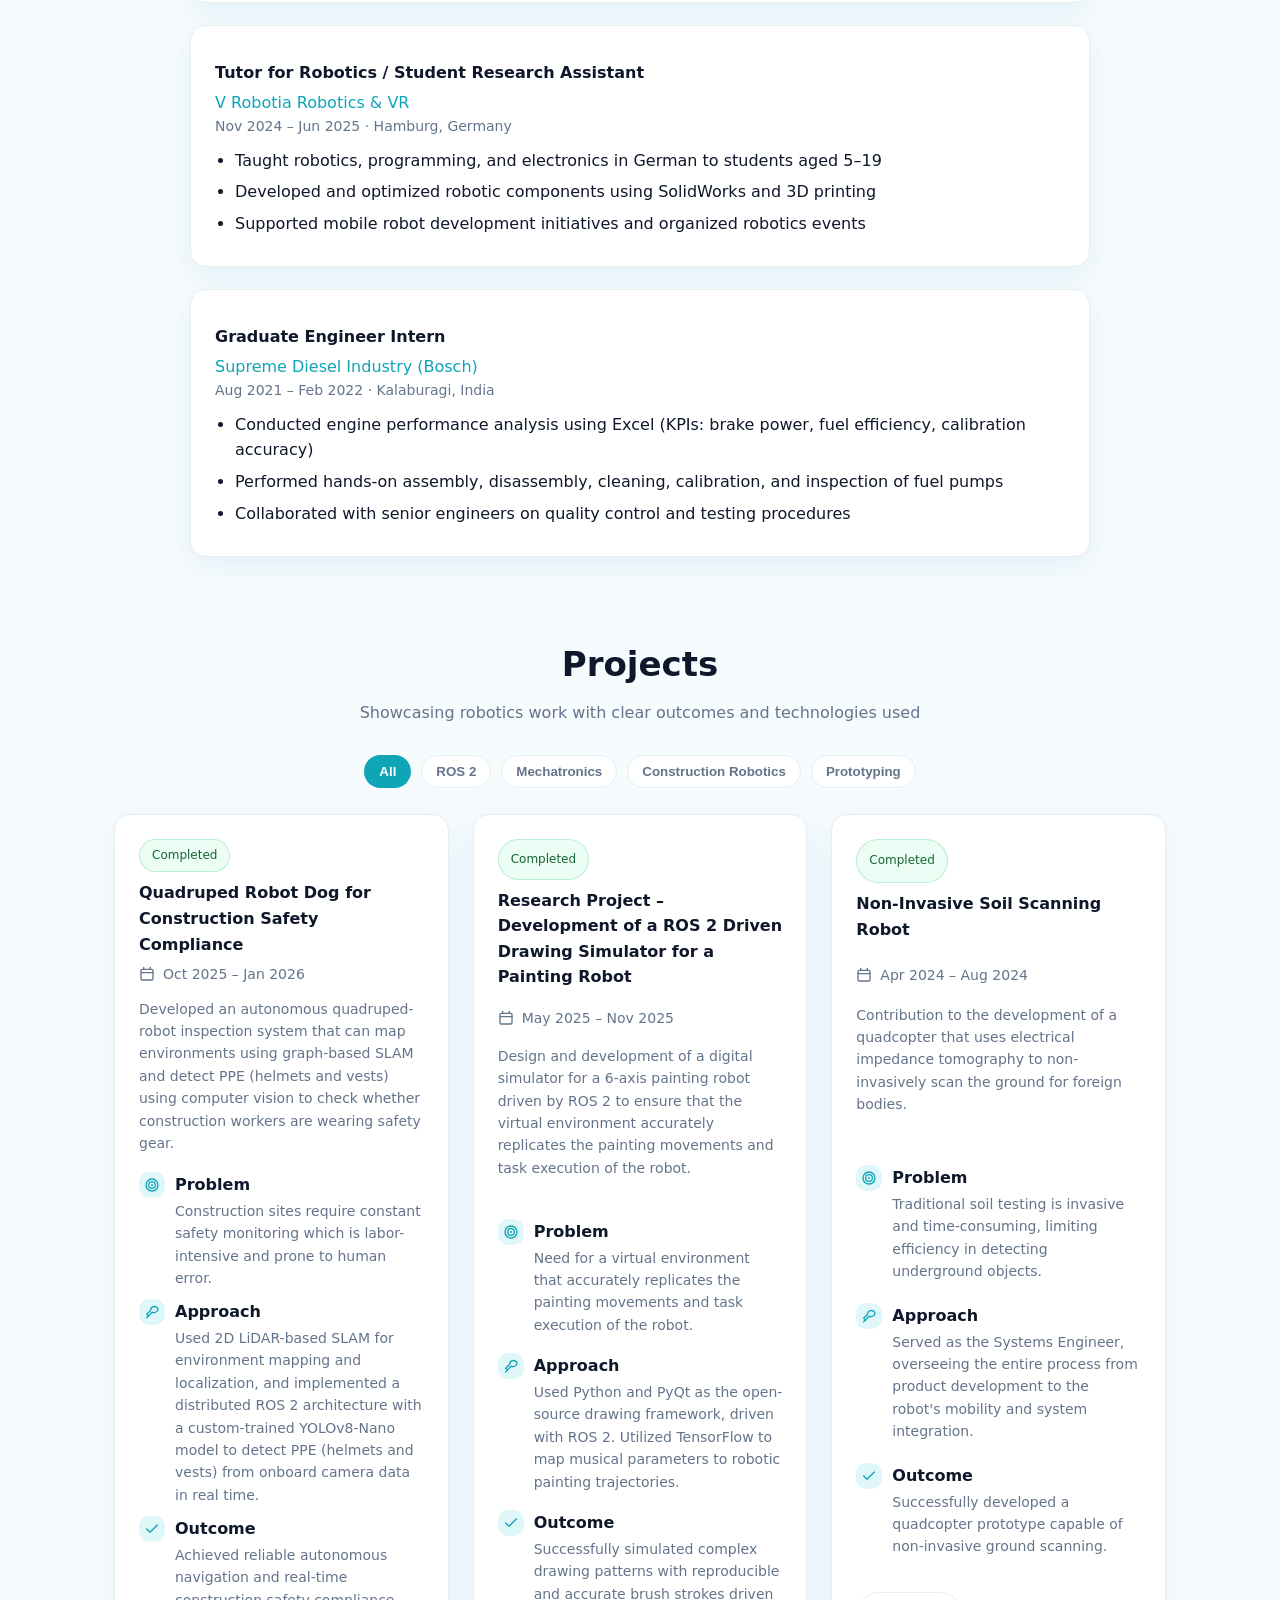
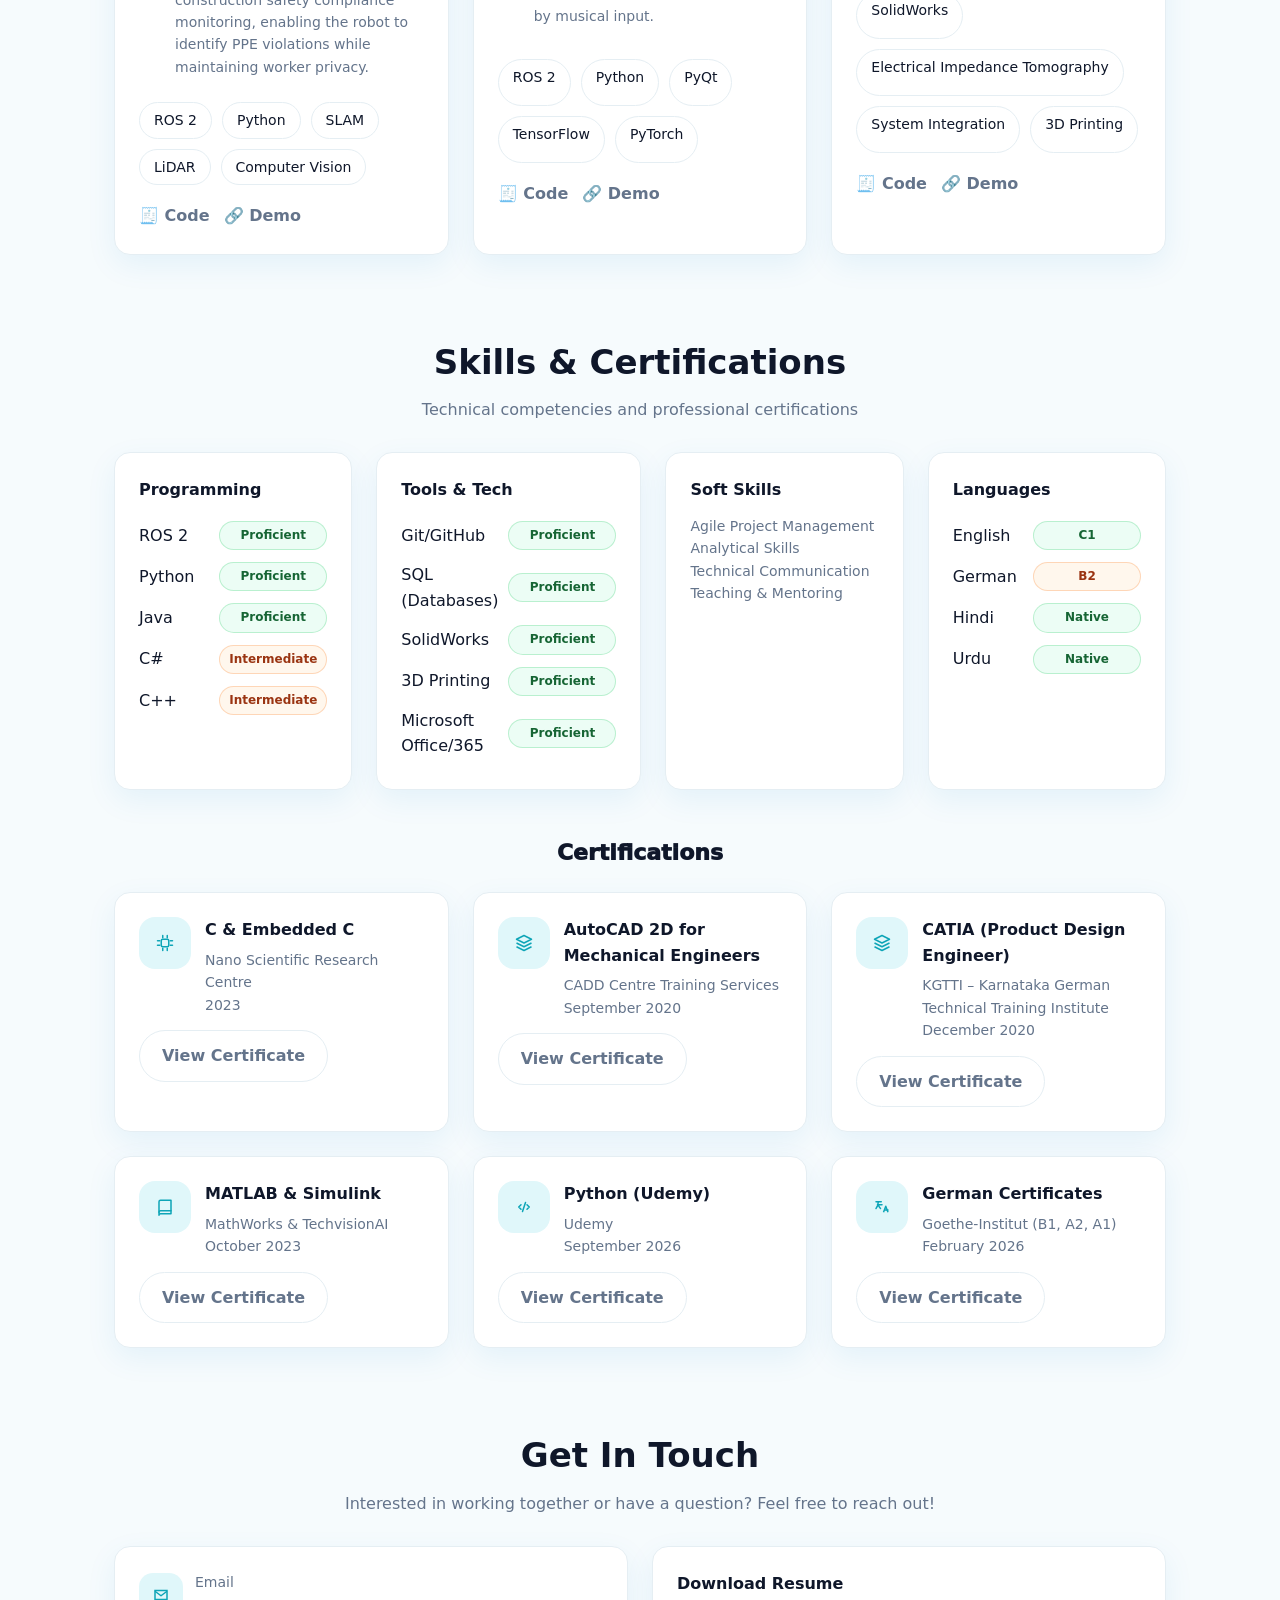
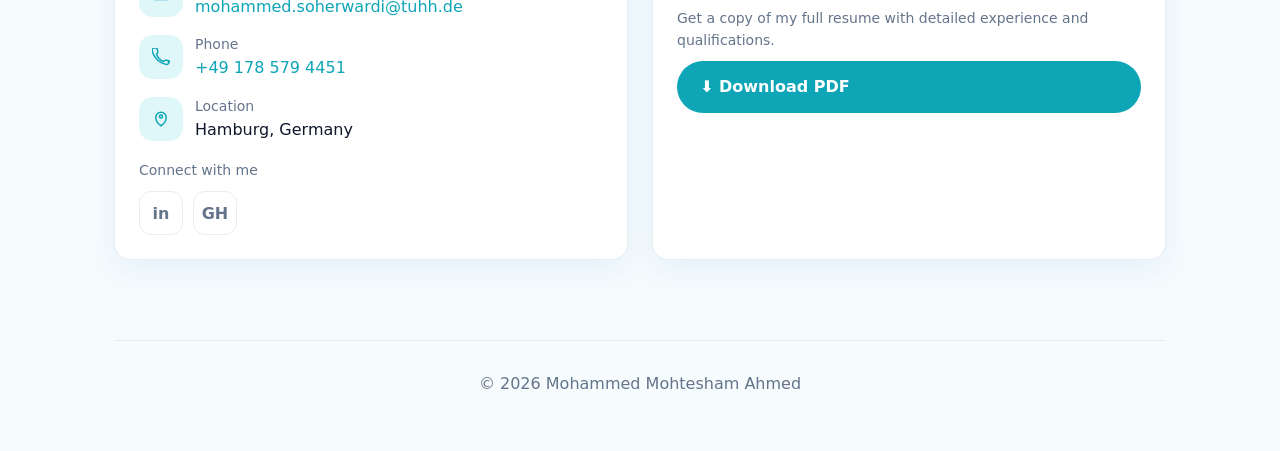
==== commit 2477db67: "Python skill section updated" ====
--- a/index.html
+++ b/index.html
@@ -1221,7 +1221,7 @@
               <div>
                 <div class="cert-title">Python (Udemy)</div>
                 <div class="muted">Udemy</div>
-                <div class="muted">Completed — September 2026</div>
+                <div class="muted">September 2026</div>
               </div>
             </div>
             
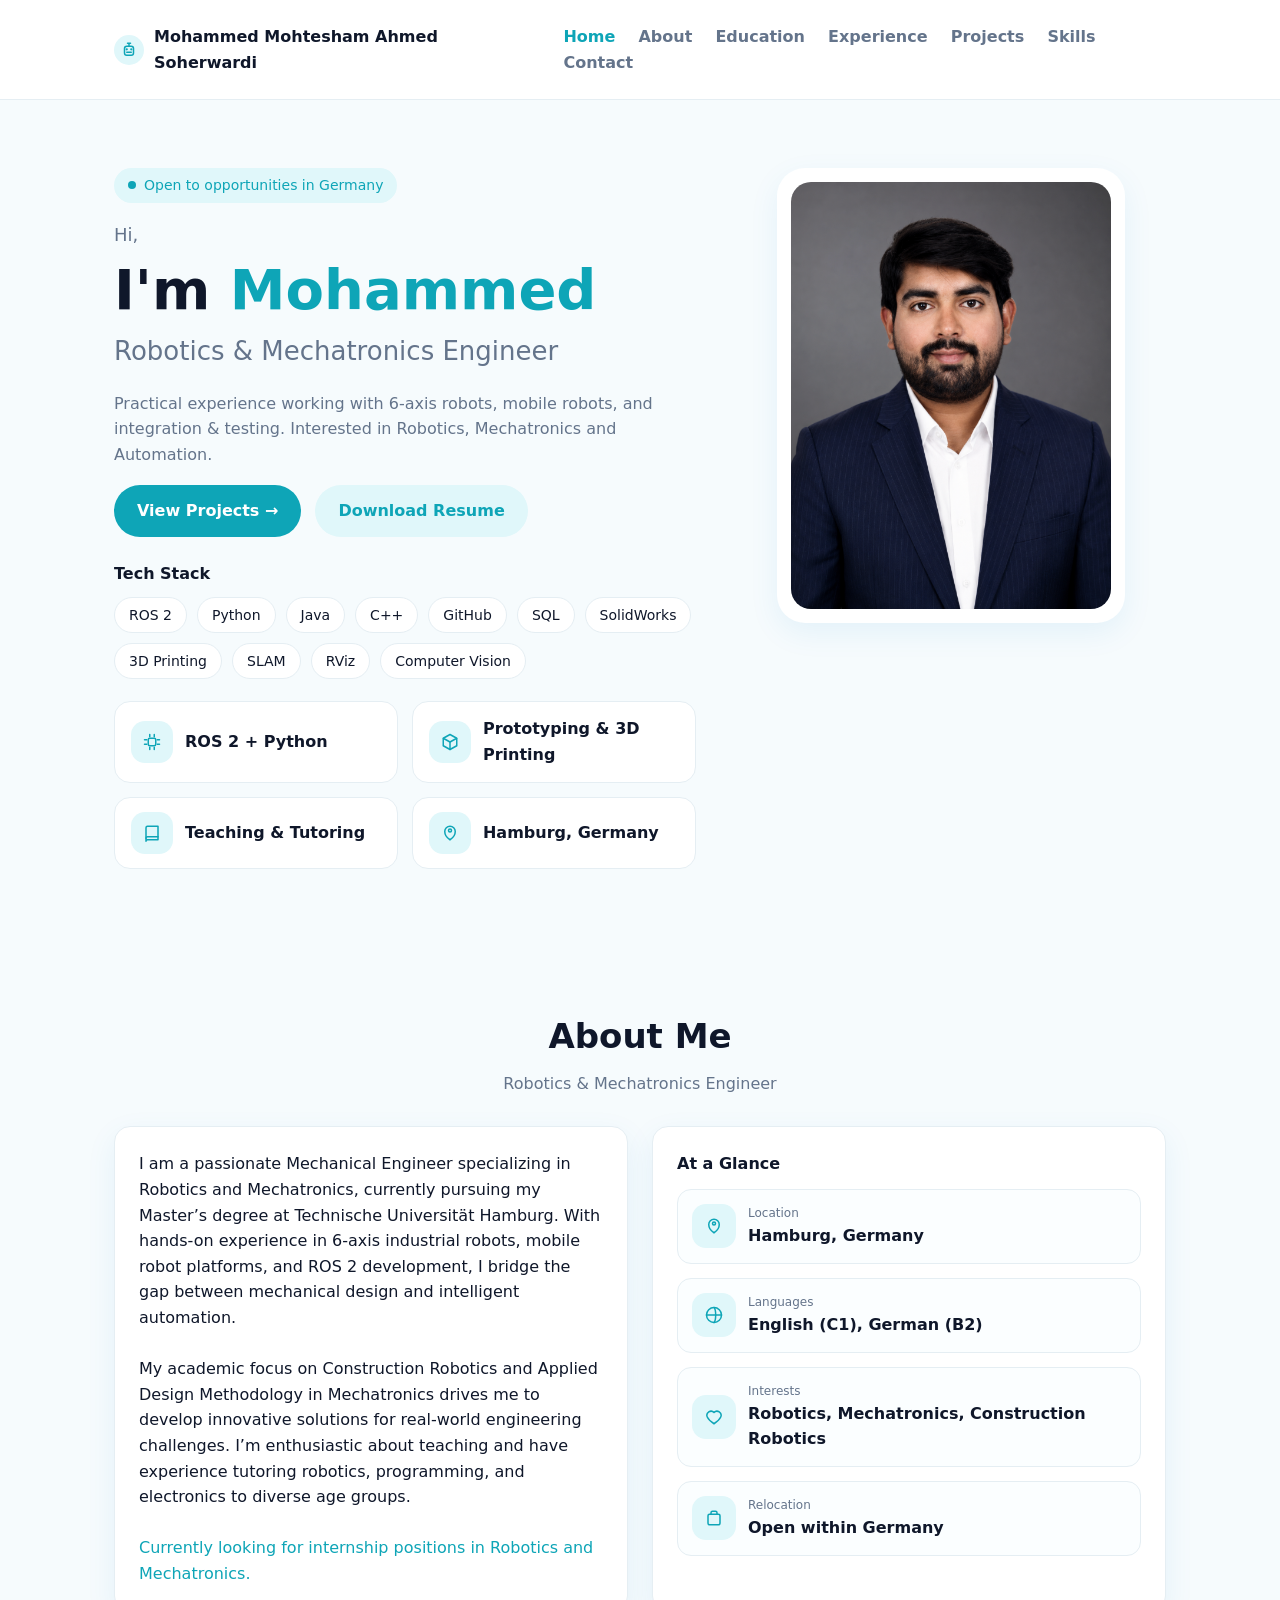
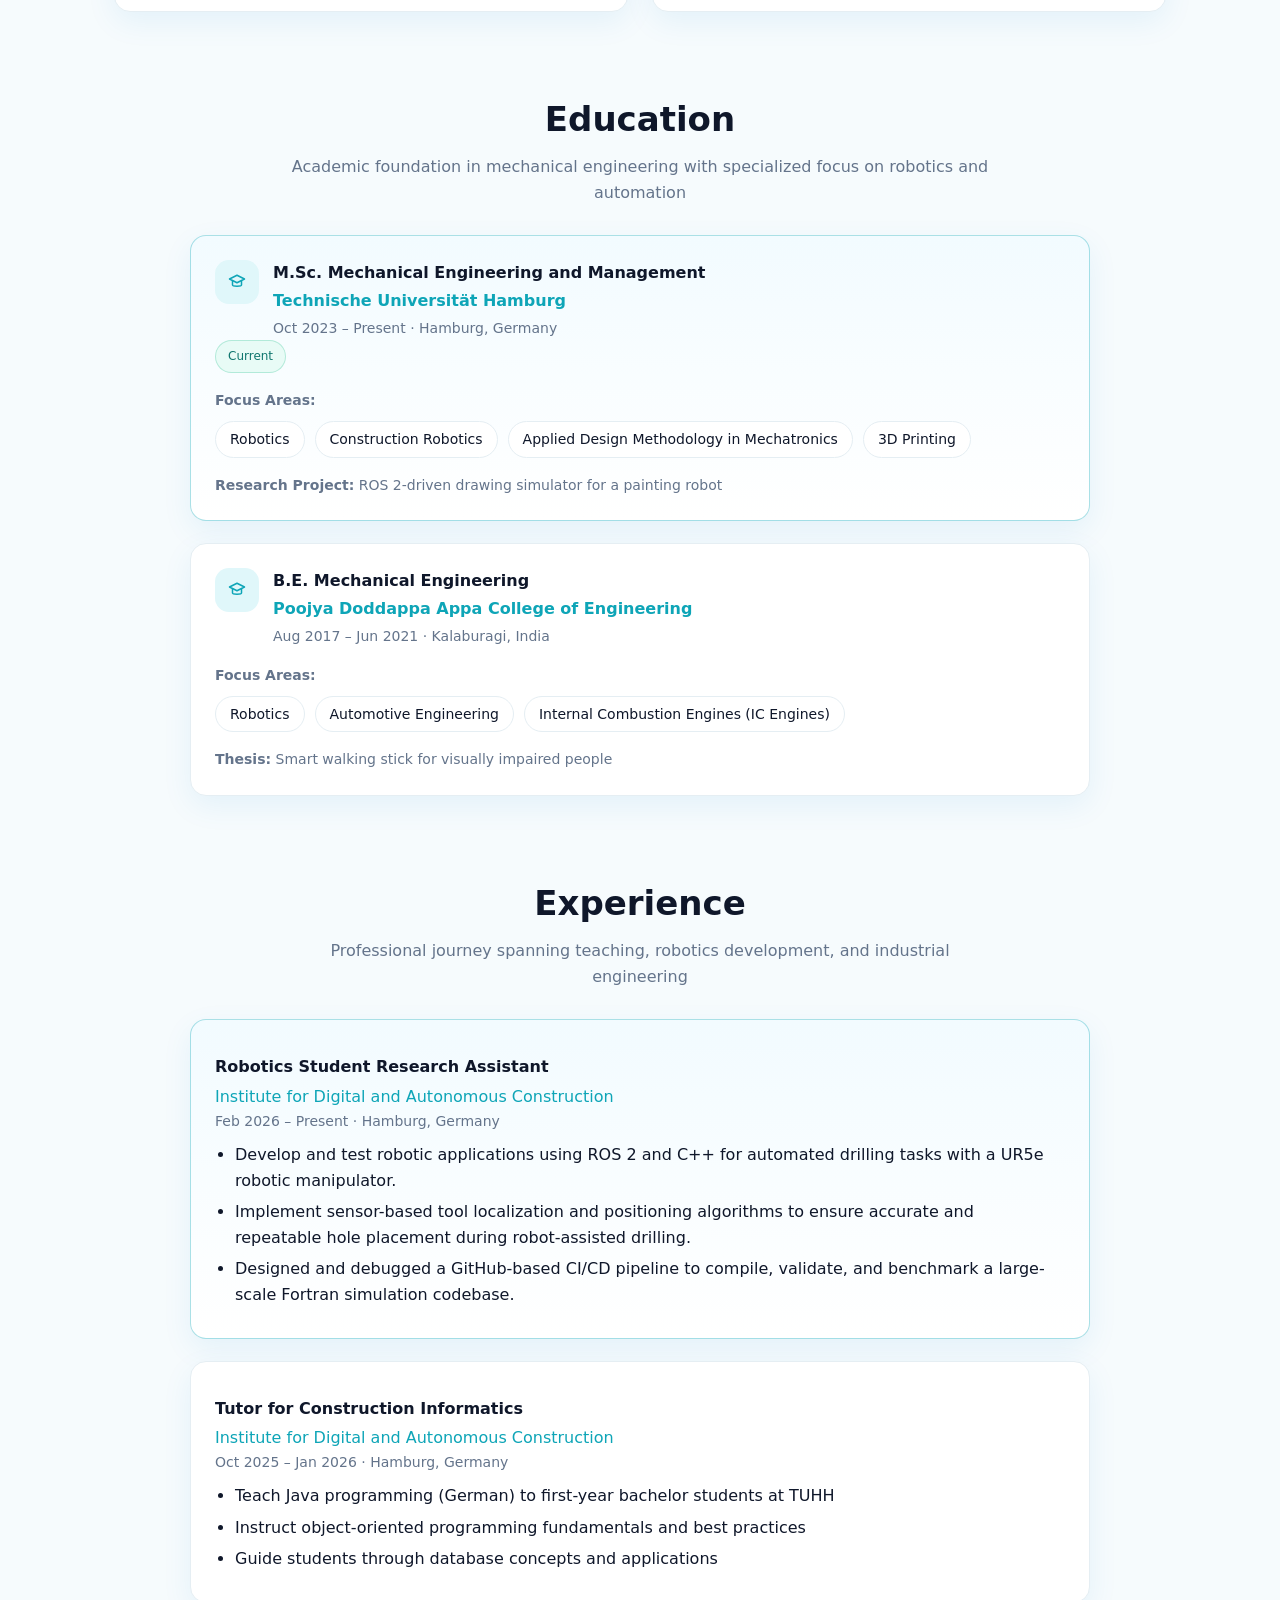
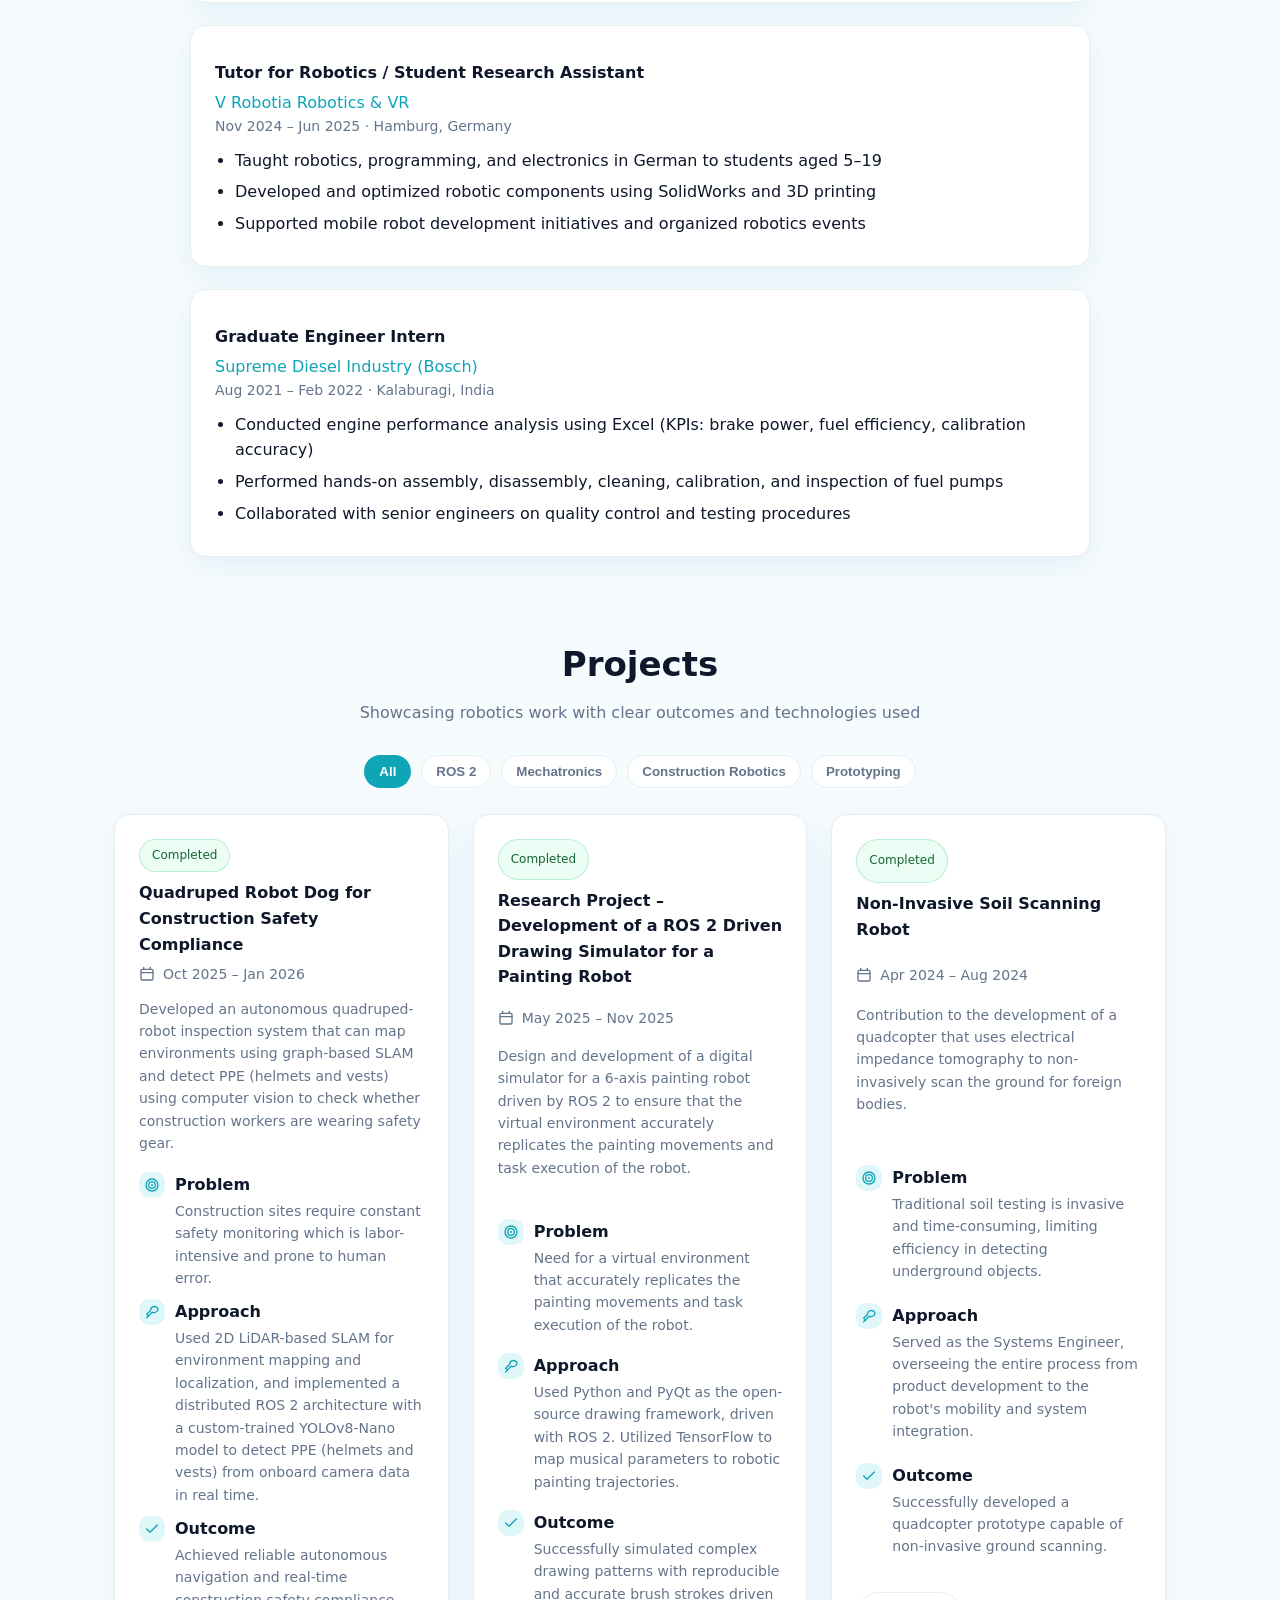
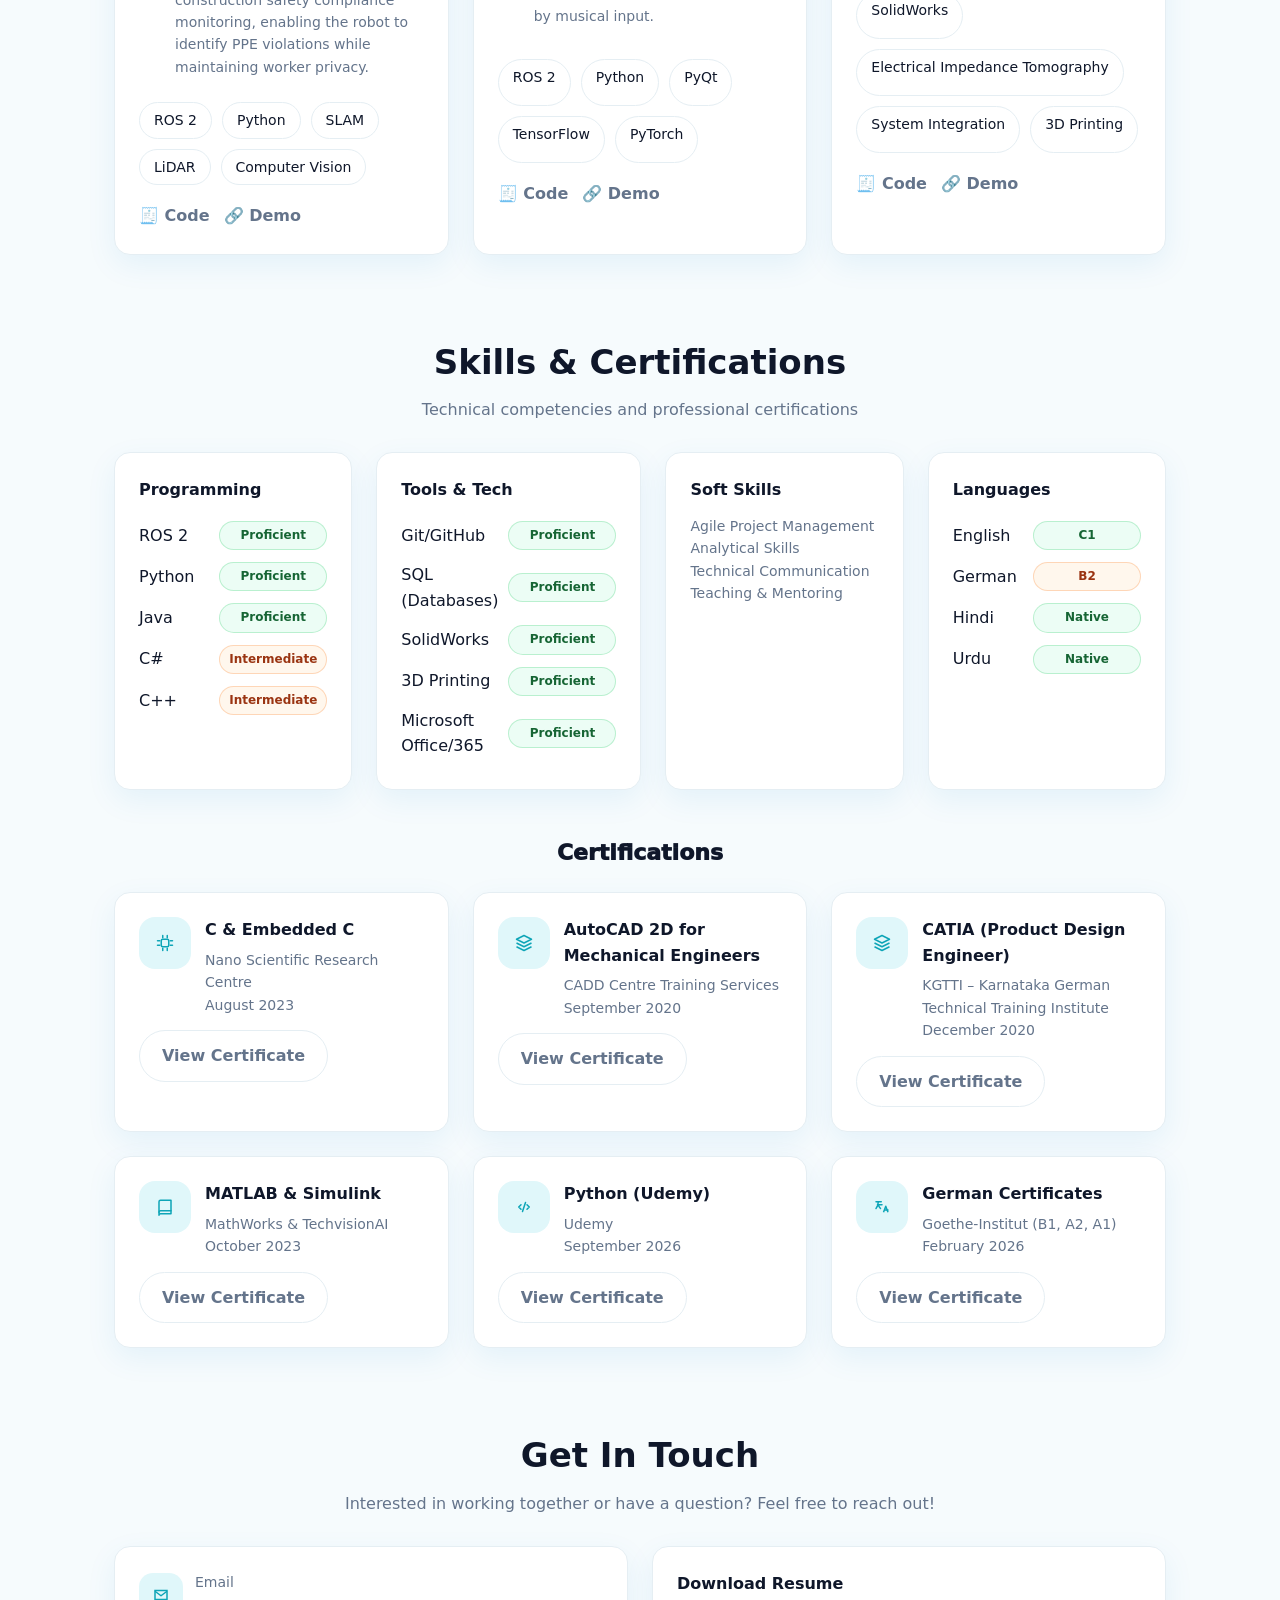
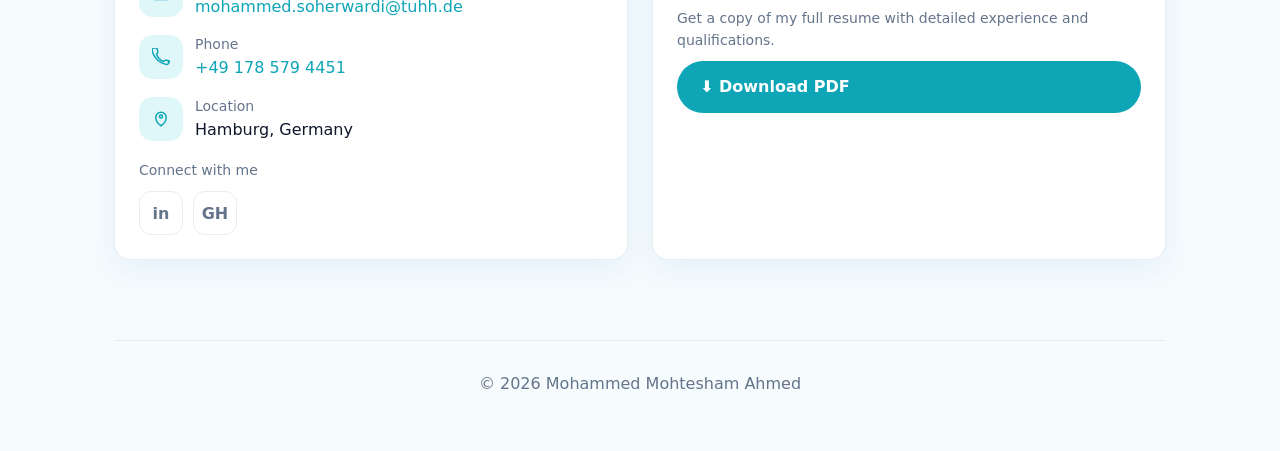
==== commit 4e1b1bd7: "C & Embedded C updated" ====
--- a/index.html
+++ b/index.html
@@ -1060,7 +1060,7 @@
               <div>
                 <div class="cert-title">C &amp; Embedded C</div>
                 <div class="muted">Nano Scientific Research Centre</div>
-                <div class="muted">2023</div>
+                <div class="muted">August 2023</div>
               </div>
             </div>
             <a
